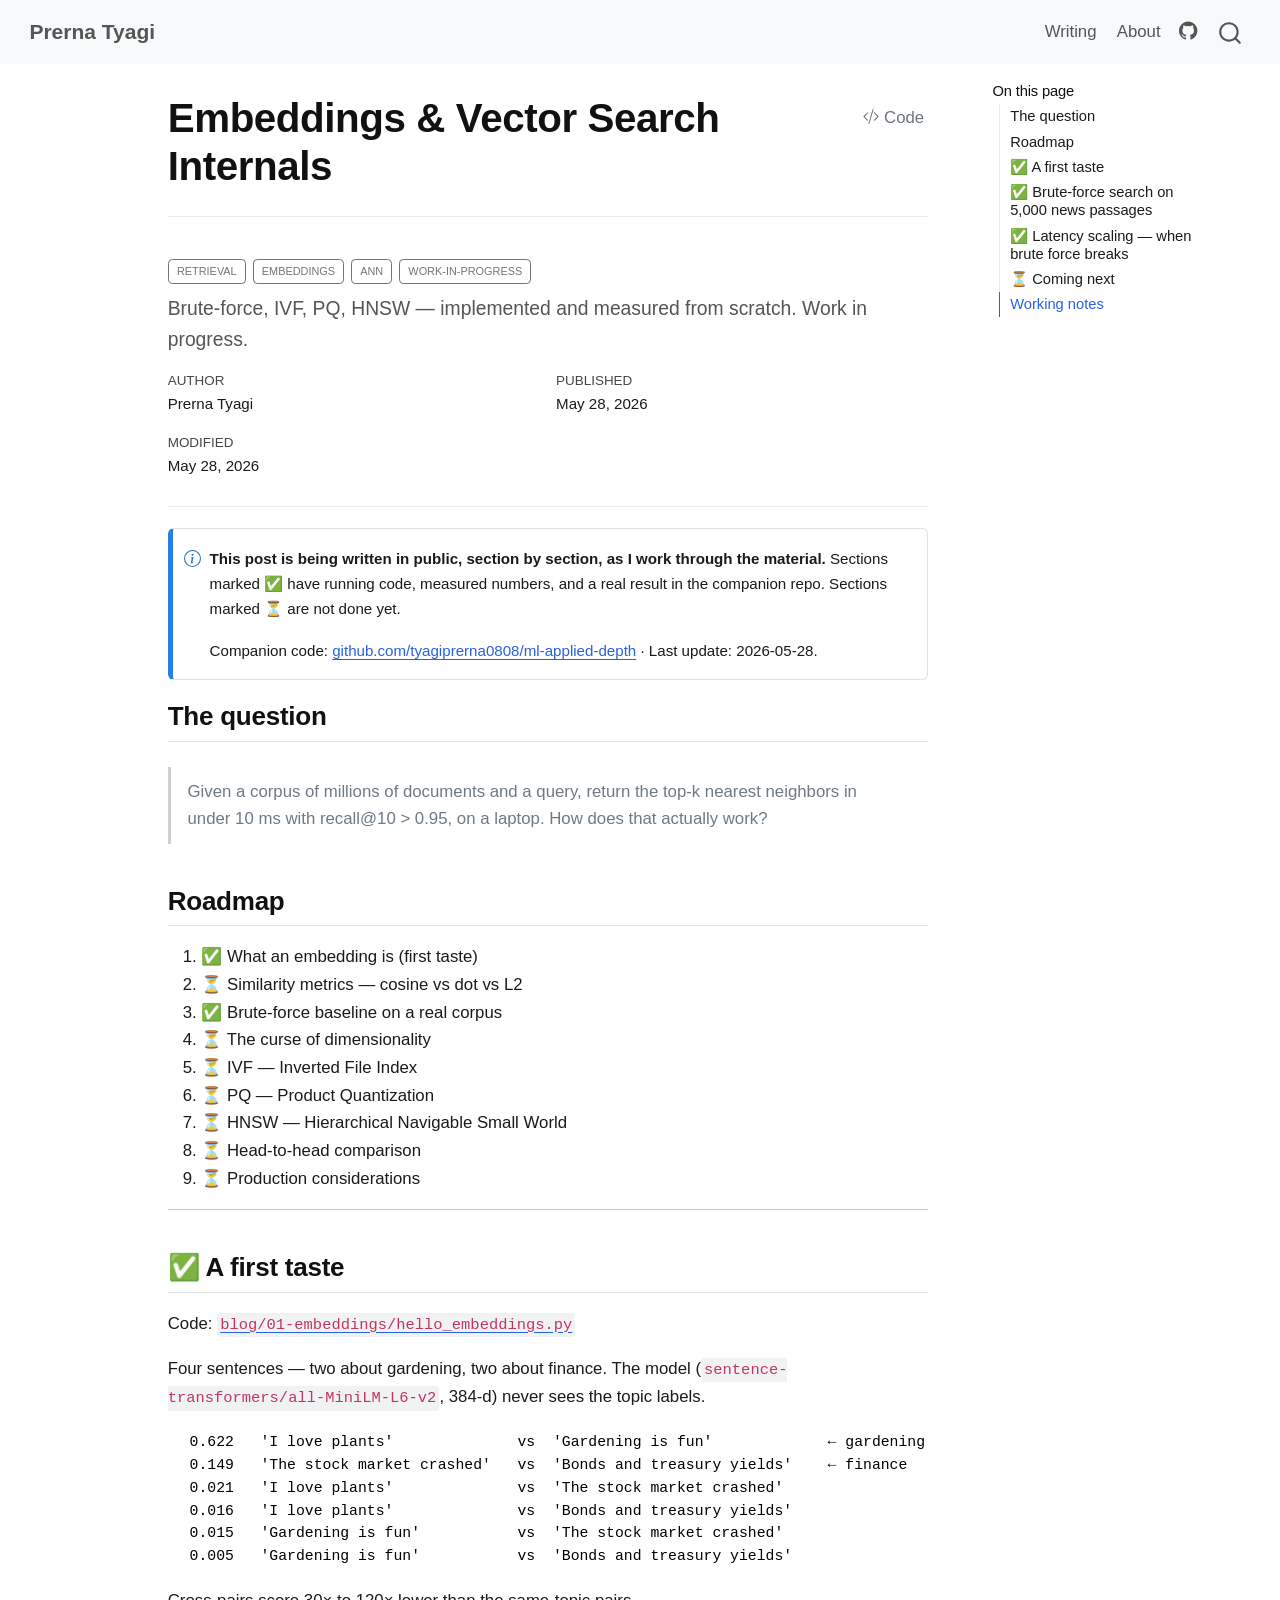
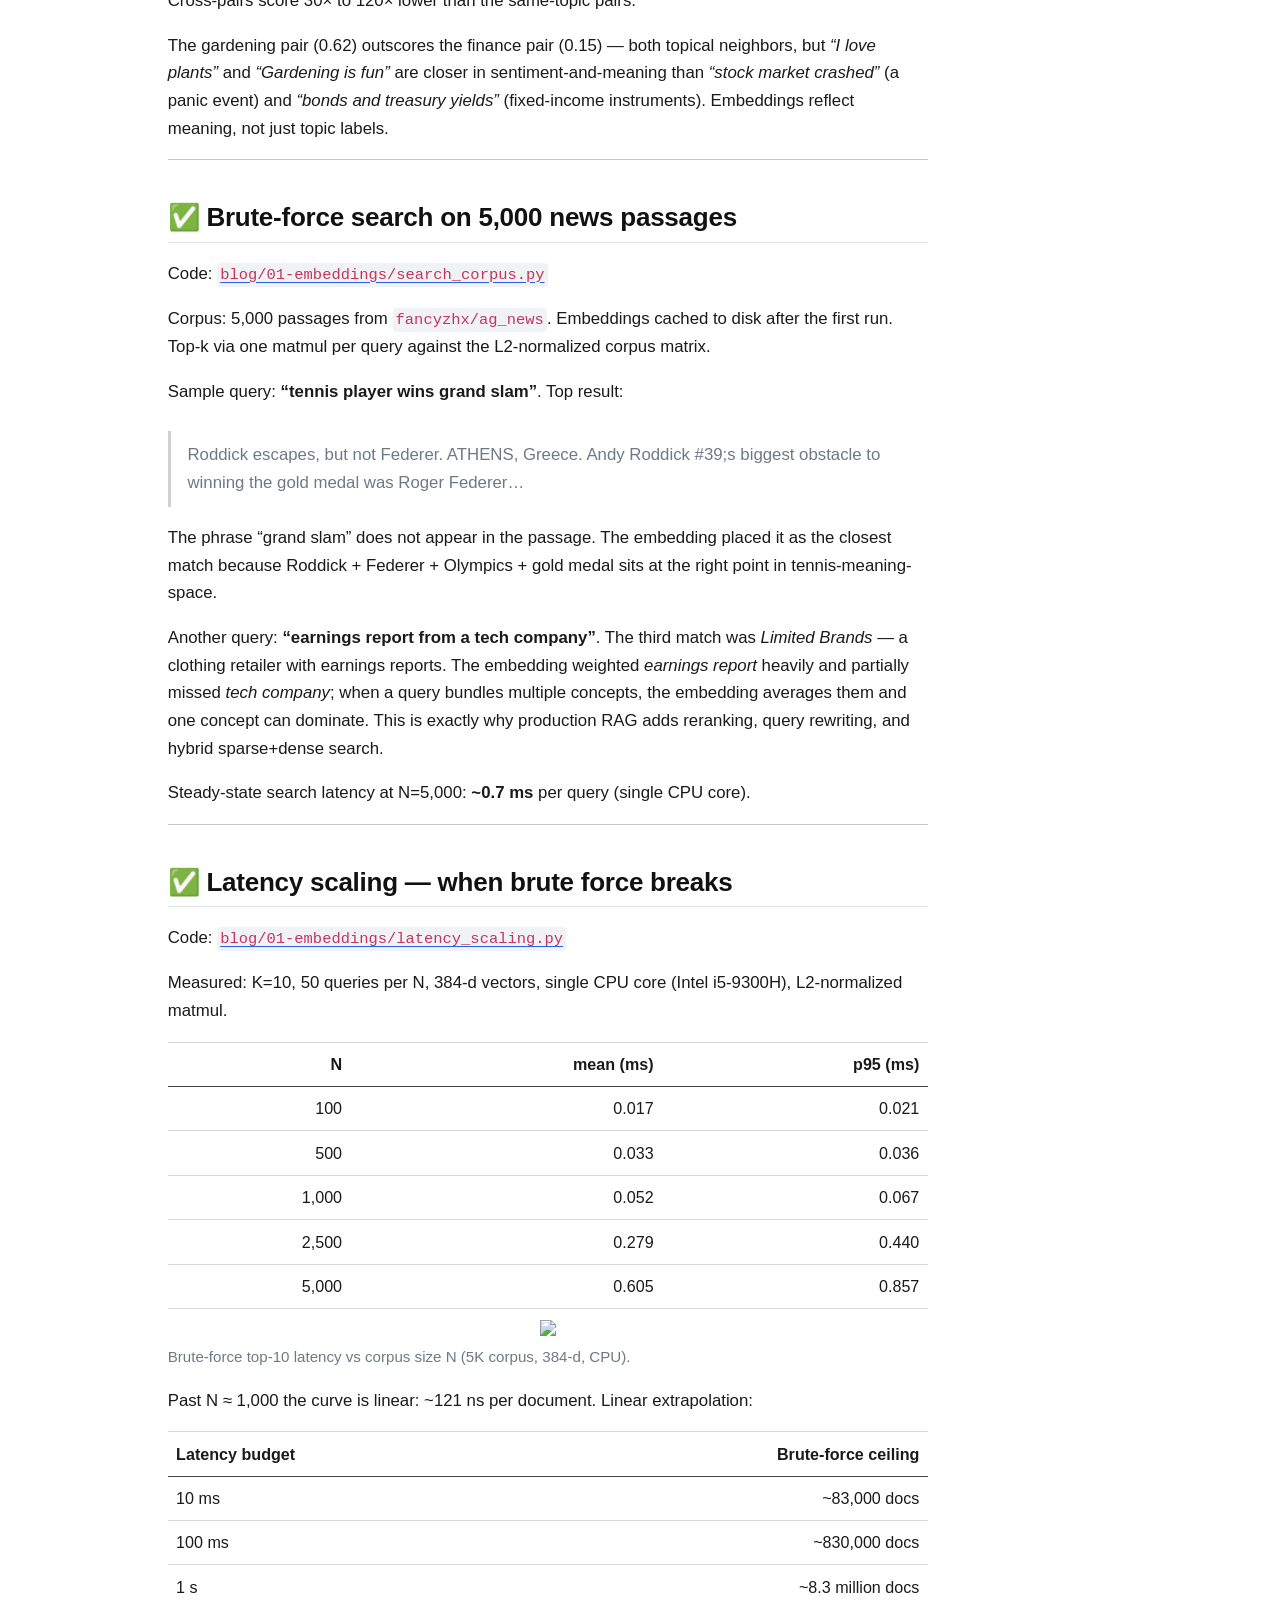
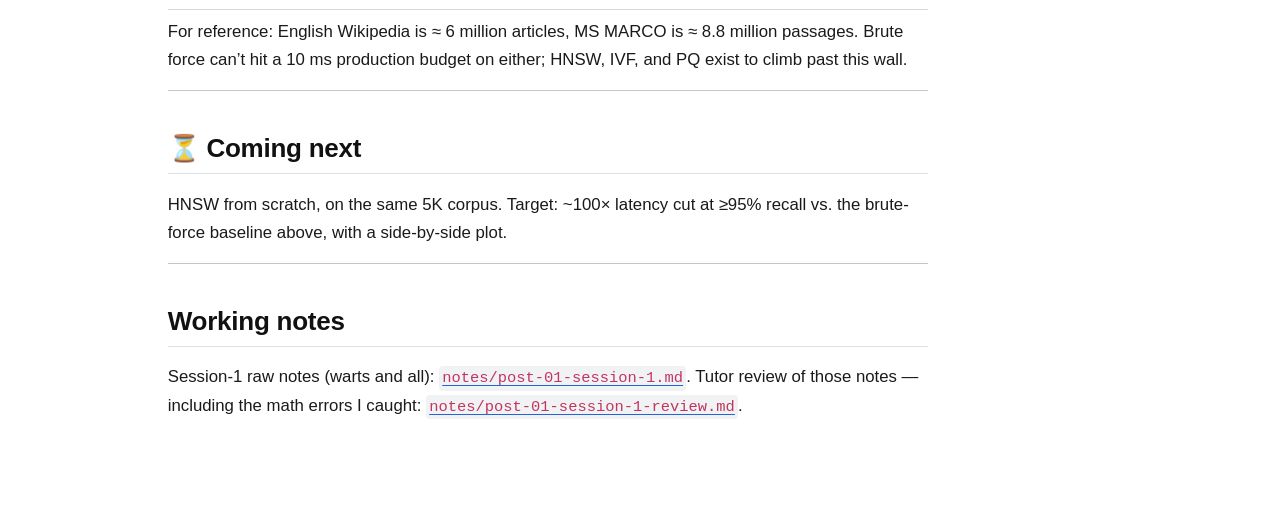
==== posts/01-embeddings-vector-search/index.html @ 3b024b2f "Built site for gh-pages" ====
<!DOCTYPE html>
<html xmlns="http://www.w3.org/1999/xhtml" lang="en" xml:lang="en"><head>

<meta charset="utf-8">
<meta name="generator" content="quarto-1.9.38">

<meta name="viewport" content="width=device-width, initial-scale=1.0, user-scalable=yes">

<meta name="author" content="Prerna Tyagi">
<meta name="dcterms.date" content="2026-05-28">
<meta name="description" content="Brute-force, IVF, PQ, HNSW — implemented and measured from scratch. Work in progress.">

<title>Embeddings &amp; Vector Search Internals – Prerna Tyagi</title>
<style>
/* Default styles provided by pandoc.
** See https://pandoc.org/MANUAL.html#variables-for-html for config info.
*/
code{white-space: pre-wrap;}
span.smallcaps{font-variant: small-caps;}
div.columns{display: flex; gap: min(4vw, 1.5em);}
div.column{flex: auto; overflow-x: auto;}
div.hanging-indent{margin-left: 1.5em; text-indent: -1.5em;}
ul.task-list{list-style: none;}
ul.task-list li input[type="checkbox"] {
  width: 0.8em;
  margin: 0 0.8em 0.2em -1em; /* quarto-specific, see https://github.com/quarto-dev/quarto-cli/issues/4556 */ 
  vertical-align: middle;
}
/* CSS for syntax highlighting */
html { -webkit-text-size-adjust: 100%; }
pre > code.sourceCode { white-space: pre; position: relative; }
pre > code.sourceCode > span { display: inline-block; line-height: 1.25; }
pre > code.sourceCode > span:empty { height: 1.2em; }
.sourceCode { overflow: visible; }
code.sourceCode > span { color: inherit; text-decoration: inherit; }
div.sourceCode { margin: 1em 0; }
pre.sourceCode { margin: 0; }
@media screen {
div.sourceCode { overflow: auto; }
}
@media print {
pre > code.sourceCode { white-space: pre-wrap; }
pre > code.sourceCode > span { text-indent: -5em; padding-left: 5em; }
}
pre.numberSource code
  { counter-reset: source-line 0; }
pre.numberSource code > span
  { position: relative; left: -4em; counter-increment: source-line; }
pre.numberSource code > span > a:first-child::before
  { content: counter(source-line);
    position: relative; left: -1em; text-align: right; vertical-align: baseline;
    border: none; display: inline-block;
    -webkit-touch-callout: none; -webkit-user-select: none;
    -khtml-user-select: none; -moz-user-select: none;
    -ms-user-select: none; user-select: none;
    padding: 0 4px; width: 4em;
  }
pre.numberSource { margin-left: 3em;  padding-left: 4px; }
div.sourceCode
  {   }
@media screen {
pre > code.sourceCode > span > a:first-child::before { text-decoration: underline; }
}
</style>


<script src="../../site_libs/quarto-nav/quarto-nav.js"></script>
<script src="../../site_libs/clipboard/clipboard.min.js"></script>
<script src="../../site_libs/quarto-search/autocomplete.umd.js"></script>
<script src="../../site_libs/quarto-search/fuse.min.js"></script>
<script src="../../site_libs/quarto-search/quarto-search.js"></script>
<meta name="quarto:offset" content="../../">
<script src="../../site_libs/quarto-html/quarto.js" type="module"></script>
<script src="../../site_libs/quarto-html/tabsets/tabsets.js" type="module"></script>
<script src="../../site_libs/quarto-html/popper.min.js"></script>
<script src="../../site_libs/quarto-html/tippy.umd.min.js"></script>
<script src="../../site_libs/quarto-html/anchor.min.js"></script>
<link href="../../site_libs/quarto-html/tippy.css" rel="stylesheet">
<link href="../../site_libs/quarto-html/quarto-syntax-highlighting-de63f62b328812d8e578a4d74e282472.css" rel="stylesheet" id="quarto-text-highlighting-styles">
<script src="../../site_libs/bootstrap/bootstrap.min.js"></script>
<link href="../../site_libs/bootstrap/bootstrap-icons.css" rel="stylesheet">
<link href="../../site_libs/bootstrap/bootstrap-d843b0fbec8b700b69da2befa0b3c0e4.min.css" rel="stylesheet" append-hash="true" id="quarto-bootstrap" data-mode="light">
<script id="quarto-search-options" type="application/json">{
  "location": "navbar",
  "copy-button": false,
  "collapse-after": 3,
  "panel-placement": "end",
  "type": "overlay",
  "limit": 50,
  "keyboard-shortcut": [
    "f",
    "/",
    "s"
  ],
  "show-item-context": false,
  "language": {
    "search-no-results-text": "No results",
    "search-matching-documents-text": "matching documents",
    "search-copy-link-title": "Copy link to search",
    "search-hide-matches-text": "Hide additional matches",
    "search-more-match-text": "more match in this document",
    "search-more-matches-text": "more matches in this document",
    "search-clear-button-title": "Clear",
    "search-text-placeholder": "",
    "search-detached-cancel-button-title": "Cancel",
    "search-submit-button-title": "Submit",
    "search-label": "Search"
  }
}</script>
<style>html{ scroll-behavior: smooth; }</style>


<link rel="stylesheet" href="../../styles.css">
</head>

<body class="nav-fixed quarto-light">

<div id="quarto-search-results"></div>
  <header id="quarto-header" class="headroom fixed-top">
    <nav class="navbar navbar-expand-lg " data-bs-theme="dark">
      <div class="navbar-container container-fluid">
      <div class="navbar-brand-container mx-auto">
    <a class="navbar-brand" href="../../index.html">
    <span class="navbar-title">Prerna Tyagi</span>
    </a>
  </div>
            <div id="quarto-search" class="" title="Search"></div>
          <button class="navbar-toggler" type="button" data-bs-toggle="collapse" data-bs-target="#navbarCollapse" aria-controls="navbarCollapse" role="menu" aria-expanded="false" aria-label="Toggle navigation" onclick="if (window.quartoToggleHeadroom) { window.quartoToggleHeadroom(); }">
  <span class="navbar-toggler-icon"></span>
</button>
          <div class="collapse navbar-collapse" id="navbarCollapse">
            <ul class="navbar-nav navbar-nav-scroll ms-auto">
  <li class="nav-item">
    <a class="nav-link" href="../../index.html"> 
<span class="menu-text">Writing</span></a>
  </li>  
  <li class="nav-item">
    <a class="nav-link" href="../../about.html"> 
<span class="menu-text">About</span></a>
  </li>  
  <li class="nav-item compact">
    <a class="nav-link" href="https://github.com/tyagiprerna0808"> <i class="bi bi-github" role="img" aria-label="GitHub">
</i> 
<span class="menu-text"></span></a>
  </li>  
</ul>
          </div> <!-- /navcollapse -->
            <div class="quarto-navbar-tools">
</div>
      </div> <!-- /container-fluid -->
    </nav>
</header>
<!-- content -->
<div id="quarto-content" class="quarto-container page-columns page-rows-contents page-layout-article page-navbar">
<!-- sidebar -->
<!-- margin-sidebar -->
    <div id="quarto-margin-sidebar" class="sidebar margin-sidebar">
        <nav id="TOC" role="doc-toc" class="toc-active">
    <h2 id="toc-title">On this page</h2>
   
  <ul>
  <li><a href="#the-question" id="toc-the-question" class="nav-link active" data-scroll-target="#the-question">The question</a></li>
  <li><a href="#roadmap" id="toc-roadmap" class="nav-link" data-scroll-target="#roadmap">Roadmap</a></li>
  <li><a href="#a-first-taste" id="toc-a-first-taste" class="nav-link" data-scroll-target="#a-first-taste">✅ A first taste</a></li>
  <li><a href="#brute-force-search-on-5000-news-passages" id="toc-brute-force-search-on-5000-news-passages" class="nav-link" data-scroll-target="#brute-force-search-on-5000-news-passages">✅ Brute-force search on 5,000 news passages</a></li>
  <li><a href="#latency-scaling-when-brute-force-breaks" id="toc-latency-scaling-when-brute-force-breaks" class="nav-link" data-scroll-target="#latency-scaling-when-brute-force-breaks">✅ Latency scaling — when brute force breaks</a></li>
  <li><a href="#coming-next" id="toc-coming-next" class="nav-link" data-scroll-target="#coming-next">⏳ Coming next</a></li>
  <li><a href="#working-notes" id="toc-working-notes" class="nav-link" data-scroll-target="#working-notes">Working notes</a></li>
  </ul>
</nav>
    </div>
<!-- main -->
<main class="content" id="quarto-document-content">

<header id="title-block-header" class="quarto-title-block default">
<div class="quarto-title">
<div class="quarto-title-block"><div><h1 class="title">Embeddings &amp; Vector Search Internals</h1><button type="button" class="btn code-tools-button" id="quarto-code-tools-source"><i class="bi"></i> Code</button></div></div>
  <div class="quarto-categories">
    <div class="quarto-category">retrieval</div>
    <div class="quarto-category">embeddings</div>
    <div class="quarto-category">ANN</div>
    <div class="quarto-category">work-in-progress</div>
  </div>
  </div>

<div>
  <div class="description">
    Brute-force, IVF, PQ, HNSW — implemented and measured from scratch. Work in progress.
  </div>
</div>


<div class="quarto-title-meta">

    <div>
    <div class="quarto-title-meta-heading">Author</div>
    <div class="quarto-title-meta-contents">
             <p>Prerna Tyagi </p>
          </div>
  </div>
    
    <div>
    <div class="quarto-title-meta-heading">Published</div>
    <div class="quarto-title-meta-contents">
      <p class="date">May 28, 2026</p>
    </div>
  </div>
  
    <div>
    <div class="quarto-title-meta-heading">Modified</div>
    <div class="quarto-title-meta-contents">
      <p class="date-modified">May 28, 2026</p>
    </div>
  </div>
    
  </div>
  


</header>


<div class="callout callout-style-simple callout-note">
<div class="callout-body d-flex">
<div class="callout-icon-container">
<i class="callout-icon"></i>
</div>
<div class="callout-body-container">
<p><strong>This post is being written in public, section by section, as I work through the material.</strong> Sections marked ✅ have running code, measured numbers, and a real result in the companion repo. Sections marked ⏳ are not done yet.</p>
<p>Companion code: <a href="https://github.com/tyagiprerna0808/ml-applied-depth">github.com/tyagiprerna0808/ml-applied-depth</a> · Last update: 2026-05-28.</p>
</div>
</div>
</div>
<section id="the-question" class="level2">
<h2 class="anchored" data-anchor-id="the-question">The question</h2>
<blockquote class="blockquote">
<p>Given a corpus of millions of documents and a query, return the top-k nearest neighbors in under 10 ms with recall@10 &gt; 0.95, on a laptop. How does that actually work?</p>
</blockquote>
</section>
<section id="roadmap" class="level2">
<h2 class="anchored" data-anchor-id="roadmap">Roadmap</h2>
<ol type="1">
<li>✅ What an embedding is (first taste)</li>
<li>⏳ Similarity metrics — cosine vs dot vs L2</li>
<li>✅ Brute-force baseline on a real corpus</li>
<li>⏳ The curse of dimensionality</li>
<li>⏳ IVF — Inverted File Index</li>
<li>⏳ PQ — Product Quantization</li>
<li>⏳ HNSW — Hierarchical Navigable Small World</li>
<li>⏳ Head-to-head comparison</li>
<li>⏳ Production considerations</li>
</ol>
<hr>
</section>
<section id="a-first-taste" class="level2">
<h2 class="anchored" data-anchor-id="a-first-taste">✅ A first taste</h2>
<p>Code: <a href="https://github.com/tyagiprerna0808/ml-applied-depth/blob/main/blog/01-embeddings/hello_embeddings.py"><code>blog/01-embeddings/hello_embeddings.py</code></a></p>
<p>Four sentences — two about gardening, two about finance. The model (<code>sentence-transformers/all-MiniLM-L6-v2</code>, 384-d) never sees the topic labels.</p>
<pre><code>  0.622   'I love plants'              vs  'Gardening is fun'             ← gardening
  0.149   'The stock market crashed'   vs  'Bonds and treasury yields'    ← finance
  0.021   'I love plants'              vs  'The stock market crashed'
  0.016   'I love plants'              vs  'Bonds and treasury yields'
  0.015   'Gardening is fun'           vs  'The stock market crashed'
  0.005   'Gardening is fun'           vs  'Bonds and treasury yields'</code></pre>
<p>Cross-pairs score 30× to 120× lower than the same-topic pairs.</p>
<p>The gardening pair (0.62) outscores the finance pair (0.15) — both topical neighbors, but <em>“I love plants”</em> and <em>“Gardening is fun”</em> are closer in sentiment-and-meaning than <em>“stock market crashed”</em> (a panic event) and <em>“bonds and treasury yields”</em> (fixed-income instruments). Embeddings reflect meaning, not just topic labels.</p>
<hr>
</section>
<section id="brute-force-search-on-5000-news-passages" class="level2">
<h2 class="anchored" data-anchor-id="brute-force-search-on-5000-news-passages">✅ Brute-force search on 5,000 news passages</h2>
<p>Code: <a href="https://github.com/tyagiprerna0808/ml-applied-depth/blob/main/blog/01-embeddings/search_corpus.py"><code>blog/01-embeddings/search_corpus.py</code></a></p>
<p>Corpus: 5,000 passages from <code>fancyzhx/ag_news</code>. Embeddings cached to disk after the first run. Top-k via one matmul per query against the L2-normalized corpus matrix.</p>
<p>Sample query: <strong>“tennis player wins grand slam”</strong>. Top result:</p>
<blockquote class="blockquote">
<p>Roddick escapes, but not Federer. ATHENS, Greece. Andy Roddick #39;s biggest obstacle to winning the gold medal was Roger Federer…</p>
</blockquote>
<p>The phrase “grand slam” does not appear in the passage. The embedding placed it as the closest match because Roddick + Federer + Olympics + gold medal sits at the right point in tennis-meaning-space.</p>
<p>Another query: <strong>“earnings report from a tech company”</strong>. The third match was <em>Limited Brands</em> — a clothing retailer with earnings reports. The embedding weighted <em>earnings report</em> heavily and partially missed <em>tech company</em>; when a query bundles multiple concepts, the embedding averages them and one concept can dominate. This is exactly why production RAG adds reranking, query rewriting, and hybrid sparse+dense search.</p>
<p>Steady-state search latency at N=5,000: <strong>~0.7 ms</strong> per query (single CPU core).</p>
<hr>
</section>
<section id="latency-scaling-when-brute-force-breaks" class="level2">
<h2 class="anchored" data-anchor-id="latency-scaling-when-brute-force-breaks">✅ Latency scaling — when brute force breaks</h2>
<p>Code: <a href="https://github.com/tyagiprerna0808/ml-applied-depth/blob/main/blog/01-embeddings/latency_scaling.py"><code>blog/01-embeddings/latency_scaling.py</code></a></p>
<p>Measured: K=10, 50 queries per N, 384-d vectors, single CPU core (Intel i5-9300H), L2-normalized matmul.</p>
<table class="caption-top table">
<thead>
<tr class="header">
<th style="text-align: right;">N</th>
<th style="text-align: right;">mean (ms)</th>
<th style="text-align: right;">p95 (ms)</th>
</tr>
</thead>
<tbody>
<tr class="odd">
<td style="text-align: right;">100</td>
<td style="text-align: right;">0.017</td>
<td style="text-align: right;">0.021</td>
</tr>
<tr class="even">
<td style="text-align: right;">500</td>
<td style="text-align: right;">0.033</td>
<td style="text-align: right;">0.036</td>
</tr>
<tr class="odd">
<td style="text-align: right;">1,000</td>
<td style="text-align: right;">0.052</td>
<td style="text-align: right;">0.067</td>
</tr>
<tr class="even">
<td style="text-align: right;">2,500</td>
<td style="text-align: right;">0.279</td>
<td style="text-align: right;">0.440</td>
</tr>
<tr class="odd">
<td style="text-align: right;">5,000</td>
<td style="text-align: right;">0.605</td>
<td style="text-align: right;">0.857</td>
</tr>
</tbody>
</table>
<div class="quarto-figure quarto-figure-center">
<figure class="figure">
<p><img src="https://raw.githubusercontent.com/tyagiprerna0808/ml-applied-depth/main/blog/01-embeddings/results/brute_force_latency.png" class="img-fluid figure-img"></p>
<figcaption>Brute-force top-10 latency vs corpus size N (5K corpus, 384-d, CPU).</figcaption>
</figure>
</div>
<p>Past N ≈ 1,000 the curve is linear: ~121 ns per document. Linear extrapolation:</p>
<table class="caption-top table">
<thead>
<tr class="header">
<th>Latency budget</th>
<th style="text-align: right;">Brute-force ceiling</th>
</tr>
</thead>
<tbody>
<tr class="odd">
<td>10 ms</td>
<td style="text-align: right;">~83,000 docs</td>
</tr>
<tr class="even">
<td>100 ms</td>
<td style="text-align: right;">~830,000 docs</td>
</tr>
<tr class="odd">
<td>1 s</td>
<td style="text-align: right;">~8.3 million docs</td>
</tr>
</tbody>
</table>
<p>For reference: English Wikipedia is ≈ 6 million articles, MS MARCO is ≈ 8.8 million passages. Brute force can’t hit a 10 ms production budget on either; HNSW, IVF, and PQ exist to climb past this wall.</p>
<hr>
</section>
<section id="coming-next" class="level2">
<h2 class="anchored" data-anchor-id="coming-next">⏳ Coming next</h2>
<p>HNSW from scratch, on the same 5K corpus. Target: ~100× latency cut at ≥95% recall vs.&nbsp;the brute-force baseline above, with a side-by-side plot.</p>
<hr>
</section>
<section id="working-notes" class="level2">
<h2 class="anchored" data-anchor-id="working-notes">Working notes</h2>
<p>Session-1 raw notes (warts and all): <a href="https://github.com/tyagiprerna0808/ml-applied-depth/blob/main/notes/post-01-session-1.md"><code>notes/post-01-session-1.md</code></a>. Tutor review of those notes — including the math errors I caught: <a href="https://github.com/tyagiprerna0808/ml-applied-depth/blob/main/notes/post-01-session-1-review.md"><code>notes/post-01-session-1-review.md</code></a>.</p>


<!-- -->

</section>

</main> <!-- /main -->
<script id="quarto-html-after-body" type="application/javascript">
  window.document.addEventListener("DOMContentLoaded", function (event) {
    const icon = "";
    const anchorJS = new window.AnchorJS();
    anchorJS.options = {
      placement: 'right',
      icon: icon
    };
    anchorJS.add('.anchored');
    const isCodeAnnotation = (el) => {
      for (const clz of el.classList) {
        if (clz.startsWith('code-annotation-')) {                     
          return true;
        }
      }
      return false;
    }
    const onCopySuccess = function(e) {
      // button target
      const button = e.trigger;
      // don't keep focus
      button.blur();
      // flash "checked"
      button.classList.add('code-copy-button-checked');
      var currentTitle = button.getAttribute("title");
      button.setAttribute("title", "Copied!");
      let tooltip;
      if (window.bootstrap) {
        button.setAttribute("data-bs-toggle", "tooltip");
        button.setAttribute("data-bs-placement", "left");
        button.setAttribute("data-bs-title", "Copied!");
        tooltip = new bootstrap.Tooltip(button, 
          { trigger: "manual", 
            customClass: "code-copy-button-tooltip",
            offset: [0, -8]});
        tooltip.show();    
      }
      setTimeout(function() {
        if (tooltip) {
          tooltip.hide();
          button.removeAttribute("data-bs-title");
          button.removeAttribute("data-bs-toggle");
          button.removeAttribute("data-bs-placement");
        }
        button.setAttribute("title", currentTitle);
        button.classList.remove('code-copy-button-checked');
      }, 1000);
      // clear code selection
      e.clearSelection();
    }
    const getTextToCopy = function(trigger) {
      const outerScaffold = trigger.parentElement.cloneNode(true);
      const codeEl = outerScaffold.querySelector('code');
      for (const childEl of codeEl.children) {
        if (isCodeAnnotation(childEl)) {
          childEl.remove();
        }
      }
      return codeEl.innerText;
    }
    const clipboard = new window.ClipboardJS('.code-copy-button:not([data-in-quarto-modal])', {
      text: getTextToCopy
    });
    clipboard.on('success', onCopySuccess);
    if (window.document.getElementById('quarto-embedded-source-code-modal')) {
      const clipboardModal = new window.ClipboardJS('.code-copy-button[data-in-quarto-modal]', {
        text: getTextToCopy,
        container: window.document.getElementById('quarto-embedded-source-code-modal')
      });
      clipboardModal.on('success', onCopySuccess);
    }
    const viewSource = window.document.getElementById('quarto-view-source') ||
                       window.document.getElementById('quarto-code-tools-source');
    if (viewSource) {
      const sourceUrl = viewSource.getAttribute("data-quarto-source-url");
      viewSource.addEventListener("click", function(e) {
        if (sourceUrl) {
          // rstudio viewer pane
          if (/\bcapabilities=\b/.test(window.location)) {
            window.open(sourceUrl);
          } else {
            window.location.href = sourceUrl;
          }
        } else {
          const modal = new bootstrap.Modal(document.getElementById('quarto-embedded-source-code-modal'));
          modal.show();
        }
        return false;
      });
    }
    function toggleCodeHandler(show) {
      return function(e) {
        const detailsSrc = window.document.querySelectorAll(".cell > details > .sourceCode");
        for (let i=0; i<detailsSrc.length; i++) {
          const details = detailsSrc[i].parentElement;
          if (show) {
            details.open = true;
          } else {
            details.removeAttribute("open");
          }
        }
        const cellCodeDivs = window.document.querySelectorAll(".cell > .sourceCode");
        const fromCls = show ? "hidden" : "unhidden";
        const toCls = show ? "unhidden" : "hidden";
        for (let i=0; i<cellCodeDivs.length; i++) {
          const codeDiv = cellCodeDivs[i];
          if (codeDiv.classList.contains(fromCls)) {
            codeDiv.classList.remove(fromCls);
            codeDiv.classList.add(toCls);
          } 
        }
        return false;
      }
    }
    const hideAllCode = window.document.getElementById("quarto-hide-all-code");
    if (hideAllCode) {
      hideAllCode.addEventListener("click", toggleCodeHandler(false));
    }
    const showAllCode = window.document.getElementById("quarto-show-all-code");
    if (showAllCode) {
      showAllCode.addEventListener("click", toggleCodeHandler(true));
    }
      var localhostRegex = new RegExp(/^(?:http|https):\/\/localhost\:?[0-9]*\//);
      var mailtoRegex = new RegExp(/^mailto:/);
        var filterRegex = new RegExp("https:\/\/tyagiprerna0808\.github\.io\/blog");
      var isInternal = (href) => {
          return filterRegex.test(href) || localhostRegex.test(href) || mailtoRegex.test(href);
      }
      // Inspect non-navigation links and adorn them if external
     var links = window.document.querySelectorAll('a[href]:not(.nav-link):not(.navbar-brand):not(.toc-action):not(.sidebar-link):not(.sidebar-item-toggle):not(.pagination-link):not(.no-external):not([aria-hidden]):not(.dropdown-item):not(.quarto-navigation-tool):not(.about-link)');
      for (var i=0; i<links.length; i++) {
        const link = links[i];
        if (!isInternal(link.href)) {
          // undo the damage that might have been done by quarto-nav.js in the case of
          // links that we want to consider external
          if (link.dataset.originalHref !== undefined) {
            link.href = link.dataset.originalHref;
          }
            // target, if specified
            link.setAttribute("target", "_blank");
            if (link.getAttribute("rel") === null) {
              link.setAttribute("rel", "noopener");
            }
        }
      }
    function tippyHover(el, contentFn, onTriggerFn, onUntriggerFn) {
      const config = {
        allowHTML: true,
        maxWidth: 500,
        delay: 100,
        arrow: false,
        appendTo: function(el) {
            return el.parentElement;
        },
        interactive: true,
        interactiveBorder: 10,
        theme: 'quarto',
        placement: 'bottom-start',
      };
      if (contentFn) {
        config.content = contentFn;
      }
      if (onTriggerFn) {
        config.onTrigger = onTriggerFn;
      }
      if (onUntriggerFn) {
        config.onUntrigger = onUntriggerFn;
      }
      window.tippy(el, config); 
    }
    const noterefs = window.document.querySelectorAll('a[role="doc-noteref"]');
    for (var i=0; i<noterefs.length; i++) {
      const ref = noterefs[i];
      tippyHover(ref, function() {
        // use id or data attribute instead here
        let href = ref.getAttribute('data-footnote-href') || ref.getAttribute('href');
        try { href = new URL(href).hash; } catch {}
        const id = href.replace(/^#\/?/, "");
        const note = window.document.getElementById(id);
        if (note) {
          return note.innerHTML;
        } else {
          return "";
        }
      });
    }
    const xrefs = window.document.querySelectorAll('a.quarto-xref');
    const processXRef = (id, note) => {
      // Strip column container classes
      const stripColumnClz = (el) => {
        el.classList.remove("page-full", "page-columns");
        if (el.children) {
          for (const child of el.children) {
            stripColumnClz(child);
          }
        }
      }
      stripColumnClz(note)
      if (id === null || id.startsWith('sec-')) {
        // Special case sections, only their first couple elements
        const container = document.createElement("div");
        if (note.children && note.children.length > 2) {
          container.appendChild(note.children[0].cloneNode(true));
          for (let i = 1; i < note.children.length; i++) {
            const child = note.children[i];
            if (child.tagName === "P" && child.innerText === "") {
              continue;
            } else {
              container.appendChild(child.cloneNode(true));
              break;
            }
          }
          if (window.Quarto?.typesetMath) {
            window.Quarto.typesetMath(container);
          }
          return container.innerHTML
        } else {
          if (window.Quarto?.typesetMath) {
            window.Quarto.typesetMath(note);
          }
          return note.innerHTML;
        }
      } else {
        // Remove any anchor links if they are present
        const anchorLink = note.querySelector('a.anchorjs-link');
        if (anchorLink) {
          anchorLink.remove();
        }
        if (window.Quarto?.typesetMath) {
          window.Quarto.typesetMath(note);
        }
        if (note.classList.contains("callout")) {
          return note.outerHTML;
        } else {
          return note.innerHTML;
        }
      }
    }
    for (var i=0; i<xrefs.length; i++) {
      const xref = xrefs[i];
      tippyHover(xref, undefined, function(instance) {
        instance.disable();
        let url = xref.getAttribute('href');
        let hash = undefined; 
        if (url.startsWith('#')) {
          hash = url;
        } else {
          try { hash = new URL(url).hash; } catch {}
        }
        if (hash) {
          const id = hash.replace(/^#\/?/, "");
          const note = window.document.getElementById(id);
          if (note !== null) {
            try {
              const html = processXRef(id, note.cloneNode(true));
              instance.setContent(html);
            } finally {
              instance.enable();
              instance.show();
            }
          } else {
            // See if we can fetch this
            fetch(url.split('#')[0])
            .then(res => res.text())
            .then(html => {
              const parser = new DOMParser();
              const htmlDoc = parser.parseFromString(html, "text/html");
              const note = htmlDoc.getElementById(id);
              if (note !== null) {
                const html = processXRef(id, note);
                instance.setContent(html);
              } 
            }).finally(() => {
              instance.enable();
              instance.show();
            });
          }
        } else {
          // See if we can fetch a full url (with no hash to target)
          // This is a special case and we should probably do some content thinning / targeting
          fetch(url)
          .then(res => res.text())
          .then(html => {
            const parser = new DOMParser();
            const htmlDoc = parser.parseFromString(html, "text/html");
            const note = htmlDoc.querySelector('main.content');
            if (note !== null) {
              // This should only happen for chapter cross references
              // (since there is no id in the URL)
              // remove the first header
              if (note.children.length > 0 && note.children[0].tagName === "HEADER") {
                note.children[0].remove();
              }
              const html = processXRef(null, note);
              instance.setContent(html);
            } 
          }).finally(() => {
            instance.enable();
            instance.show();
          });
        }
      }, function(instance) {
      });
    }
        let selectedAnnoteEl;
        const selectorForAnnotation = ( cell, annotation) => {
          let cellAttr = 'data-code-cell="' + cell + '"';
          let lineAttr = 'data-code-annotation="' +  annotation + '"';
          const selector = 'span[' + cellAttr + '][' + lineAttr + ']';
          return selector;
        }
        const selectCodeLines = (annoteEl) => {
          const doc = window.document;
          const targetCell = annoteEl.getAttribute("data-target-cell");
          const targetAnnotation = annoteEl.getAttribute("data-target-annotation");
          const annoteSpan = window.document.querySelector(selectorForAnnotation(targetCell, targetAnnotation));
          const lines = annoteSpan.getAttribute("data-code-lines").split(",");
          const lineIds = lines.map((line) => {
            return targetCell + "-" + line;
          })
          let top = null;
          let height = null;
          let parent = null;
          if (lineIds.length > 0) {
              //compute the position of the single el (top and bottom and make a div)
              const el = window.document.getElementById(lineIds[0]);
              top = el.offsetTop;
              height = el.offsetHeight;
              parent = el.parentElement.parentElement;
            if (lineIds.length > 1) {
              const lastEl = window.document.getElementById(lineIds[lineIds.length - 1]);
              const bottom = lastEl.offsetTop + lastEl.offsetHeight;
              height = bottom - top;
            }
            if (top !== null && height !== null && parent !== null) {
              // cook up a div (if necessary) and position it 
              let div = window.document.getElementById("code-annotation-line-highlight");
              if (div === null) {
                div = window.document.createElement("div");
                div.setAttribute("id", "code-annotation-line-highlight");
                div.style.position = 'absolute';
                parent.appendChild(div);
              }
              div.style.top = top - 2 + "px";
              div.style.height = height + 4 + "px";
              div.style.left = 0;
              let gutterDiv = window.document.getElementById("code-annotation-line-highlight-gutter");
              if (gutterDiv === null) {
                gutterDiv = window.document.createElement("div");
                gutterDiv.setAttribute("id", "code-annotation-line-highlight-gutter");
                gutterDiv.style.position = 'absolute';
                const codeCell = window.document.getElementById(targetCell);
                const gutter = codeCell.querySelector('.code-annotation-gutter');
                gutter.appendChild(gutterDiv);
              }
              gutterDiv.style.top = top - 2 + "px";
              gutterDiv.style.height = height + 4 + "px";
            }
            selectedAnnoteEl = annoteEl;
          }
        };
        const unselectCodeLines = () => {
          const elementsIds = ["code-annotation-line-highlight", "code-annotation-line-highlight-gutter"];
          elementsIds.forEach((elId) => {
            const div = window.document.getElementById(elId);
            if (div) {
              div.remove();
            }
          });
          selectedAnnoteEl = undefined;
        };
          // Handle positioning of the toggle
      window.addEventListener(
        "resize",
        throttle(() => {
          elRect = undefined;
          if (selectedAnnoteEl) {
            selectCodeLines(selectedAnnoteEl);
          }
        }, 10)
      );
      function throttle(fn, ms) {
      let throttle = false;
      let timer;
        return (...args) => {
          if(!throttle) { // first call gets through
              fn.apply(this, args);
              throttle = true;
          } else { // all the others get throttled
              if(timer) clearTimeout(timer); // cancel #2
              timer = setTimeout(() => {
                fn.apply(this, args);
                timer = throttle = false;
              }, ms);
          }
        };
      }
        // Attach click handler to the DT
        const annoteDls = window.document.querySelectorAll('dt[data-target-cell]');
        for (const annoteDlNode of annoteDls) {
          annoteDlNode.addEventListener('click', (event) => {
            const clickedEl = event.target;
            if (clickedEl !== selectedAnnoteEl) {
              unselectCodeLines();
              const activeEl = window.document.querySelector('dt[data-target-cell].code-annotation-active');
              if (activeEl) {
                activeEl.classList.remove('code-annotation-active');
              }
              selectCodeLines(clickedEl);
              clickedEl.classList.add('code-annotation-active');
            } else {
              // Unselect the line
              unselectCodeLines();
              clickedEl.classList.remove('code-annotation-active');
            }
          });
        }
    const findCites = (el) => {
      const parentEl = el.parentElement;
      if (parentEl) {
        const cites = parentEl.dataset.cites;
        if (cites) {
          return {
            el,
            cites: cites.split(' ')
          };
        } else {
          return findCites(el.parentElement)
        }
      } else {
        return undefined;
      }
    };
    var bibliorefs = window.document.querySelectorAll('a[role="doc-biblioref"]');
    for (var i=0; i<bibliorefs.length; i++) {
      const ref = bibliorefs[i];
      const citeInfo = findCites(ref);
      if (citeInfo) {
        tippyHover(citeInfo.el, function() {
          var popup = window.document.createElement('div');
          citeInfo.cites.forEach(function(cite) {
            var citeDiv = window.document.createElement('div');
            citeDiv.classList.add('hanging-indent');
            citeDiv.classList.add('csl-entry');
            var biblioDiv = window.document.getElementById('ref-' + cite);
            if (biblioDiv) {
              citeDiv.innerHTML = biblioDiv.innerHTML;
            }
            popup.appendChild(citeDiv);
          });
          return popup.innerHTML;
        });
      }
    }
  });
  </script><div class="modal fade" id="quarto-embedded-source-code-modal" tabindex="-1" aria-labelledby="quarto-embedded-source-code-modal-label" aria-hidden="true"><div class="modal-dialog modal-dialog-scrollable"><div class="modal-content"><div class="modal-header"><h5 class="modal-title" id="quarto-embedded-source-code-modal-label">Source Code</h5><button class="btn-close" data-bs-dismiss="modal"></button></div><div class="modal-body"><div class="">
<div class="code-copy-outer-scaffold"><div class="sourceCode" id="cb2" data-shortcodes="false"><pre class="sourceCode markdown code-with-copy"><code class="sourceCode markdown"><span id="cb2-1"><a href="#cb2-1" aria-hidden="true" tabindex="-1"></a><span class="co">---</span></span>
<span id="cb2-2"><a href="#cb2-2" aria-hidden="true" tabindex="-1"></a><span class="an">title:</span><span class="co"> "Embeddings &amp; Vector Search Internals"</span></span>
<span id="cb2-3"><a href="#cb2-3" aria-hidden="true" tabindex="-1"></a><span class="an">description:</span><span class="co"> "Brute-force, IVF, PQ, HNSW — implemented and measured from scratch. Work in progress."</span></span>
<span id="cb2-4"><a href="#cb2-4" aria-hidden="true" tabindex="-1"></a><span class="an">author:</span><span class="co"> "Prerna Tyagi"</span></span>
<span id="cb2-5"><a href="#cb2-5" aria-hidden="true" tabindex="-1"></a><span class="an">date:</span><span class="co"> "2026-05-28"</span></span>
<span id="cb2-6"><a href="#cb2-6" aria-hidden="true" tabindex="-1"></a><span class="an">date-modified:</span><span class="co"> last-modified</span></span>
<span id="cb2-7"><a href="#cb2-7" aria-hidden="true" tabindex="-1"></a><span class="an">categories:</span><span class="co"> [retrieval, embeddings, ANN, work-in-progress]</span></span>
<span id="cb2-8"><a href="#cb2-8" aria-hidden="true" tabindex="-1"></a><span class="an">reading-time:</span><span class="co"> true</span></span>
<span id="cb2-9"><a href="#cb2-9" aria-hidden="true" tabindex="-1"></a><span class="an">toc:</span><span class="co"> true</span></span>
<span id="cb2-10"><a href="#cb2-10" aria-hidden="true" tabindex="-1"></a><span class="an">toc-depth:</span><span class="co"> 3</span></span>
<span id="cb2-11"><a href="#cb2-11" aria-hidden="true" tabindex="-1"></a><span class="co">---</span></span>
<span id="cb2-12"><a href="#cb2-12" aria-hidden="true" tabindex="-1"></a></span>
<span id="cb2-13"><a href="#cb2-13" aria-hidden="true" tabindex="-1"></a>::: {.callout-note appearance="simple"}</span>
<span id="cb2-14"><a href="#cb2-14" aria-hidden="true" tabindex="-1"></a>**This post is being written in public, section by section, as I work through the material.** Sections marked ✅ have running code, measured numbers, and a real result in the companion repo. Sections marked ⏳ are not done yet.</span>
<span id="cb2-15"><a href="#cb2-15" aria-hidden="true" tabindex="-1"></a></span>
<span id="cb2-16"><a href="#cb2-16" aria-hidden="true" tabindex="-1"></a>Companion code: <span class="co">[</span><span class="ot">github.com/tyagiprerna0808/ml-applied-depth</span><span class="co">](https://github.com/tyagiprerna0808/ml-applied-depth)</span> · Last update: 2026-05-28.</span>
<span id="cb2-17"><a href="#cb2-17" aria-hidden="true" tabindex="-1"></a>:::</span>
<span id="cb2-18"><a href="#cb2-18" aria-hidden="true" tabindex="-1"></a></span>
<span id="cb2-19"><a href="#cb2-19" aria-hidden="true" tabindex="-1"></a><span class="fu">## The question</span></span>
<span id="cb2-20"><a href="#cb2-20" aria-hidden="true" tabindex="-1"></a></span>
<span id="cb2-21"><a href="#cb2-21" aria-hidden="true" tabindex="-1"></a><span class="at">&gt; Given a corpus of millions of documents and a query, return the top-k nearest neighbors in under 10 ms with recall@10 &gt; 0.95, on a laptop. How does that actually work?</span></span>
<span id="cb2-22"><a href="#cb2-22" aria-hidden="true" tabindex="-1"></a></span>
<span id="cb2-23"><a href="#cb2-23" aria-hidden="true" tabindex="-1"></a><span class="fu">## Roadmap</span></span>
<span id="cb2-24"><a href="#cb2-24" aria-hidden="true" tabindex="-1"></a></span>
<span id="cb2-25"><a href="#cb2-25" aria-hidden="true" tabindex="-1"></a><span class="ss">1. </span>✅ What an embedding is (first taste)</span>
<span id="cb2-26"><a href="#cb2-26" aria-hidden="true" tabindex="-1"></a><span class="ss">2. </span>⏳ Similarity metrics — cosine vs dot vs L2</span>
<span id="cb2-27"><a href="#cb2-27" aria-hidden="true" tabindex="-1"></a><span class="ss">3. </span>✅ Brute-force baseline on a real corpus</span>
<span id="cb2-28"><a href="#cb2-28" aria-hidden="true" tabindex="-1"></a><span class="ss">4. </span>⏳ The curse of dimensionality</span>
<span id="cb2-29"><a href="#cb2-29" aria-hidden="true" tabindex="-1"></a><span class="ss">5. </span>⏳ IVF — Inverted File Index</span>
<span id="cb2-30"><a href="#cb2-30" aria-hidden="true" tabindex="-1"></a><span class="ss">6. </span>⏳ PQ — Product Quantization</span>
<span id="cb2-31"><a href="#cb2-31" aria-hidden="true" tabindex="-1"></a><span class="ss">7. </span>⏳ HNSW — Hierarchical Navigable Small World</span>
<span id="cb2-32"><a href="#cb2-32" aria-hidden="true" tabindex="-1"></a><span class="ss">8. </span>⏳ Head-to-head comparison</span>
<span id="cb2-33"><a href="#cb2-33" aria-hidden="true" tabindex="-1"></a><span class="ss">9. </span>⏳ Production considerations</span>
<span id="cb2-34"><a href="#cb2-34" aria-hidden="true" tabindex="-1"></a></span>
<span id="cb2-35"><a href="#cb2-35" aria-hidden="true" tabindex="-1"></a>---</span>
<span id="cb2-36"><a href="#cb2-36" aria-hidden="true" tabindex="-1"></a></span>
<span id="cb2-37"><a href="#cb2-37" aria-hidden="true" tabindex="-1"></a><span class="fu">## ✅ A first taste</span></span>
<span id="cb2-38"><a href="#cb2-38" aria-hidden="true" tabindex="-1"></a></span>
<span id="cb2-39"><a href="#cb2-39" aria-hidden="true" tabindex="-1"></a>Code: <span class="co">[</span><span class="ot">`blog/01-embeddings/hello_embeddings.py`</span><span class="co">](https://github.com/tyagiprerna0808/ml-applied-depth/blob/main/blog/01-embeddings/hello_embeddings.py)</span></span>
<span id="cb2-40"><a href="#cb2-40" aria-hidden="true" tabindex="-1"></a></span>
<span id="cb2-41"><a href="#cb2-41" aria-hidden="true" tabindex="-1"></a>Four sentences — two about gardening, two about finance. The model (<span class="in">`sentence-transformers/all-MiniLM-L6-v2`</span>, 384-d) never sees the topic labels.</span>
<span id="cb2-42"><a href="#cb2-42" aria-hidden="true" tabindex="-1"></a></span>
<span id="cb2-43"><a href="#cb2-43" aria-hidden="true" tabindex="-1"></a><span class="in">```</span></span>
<span id="cb2-44"><a href="#cb2-44" aria-hidden="true" tabindex="-1"></a><span class="in">  0.622   'I love plants'              vs  'Gardening is fun'             ← gardening</span></span>
<span id="cb2-45"><a href="#cb2-45" aria-hidden="true" tabindex="-1"></a><span class="in">  0.149   'The stock market crashed'   vs  'Bonds and treasury yields'    ← finance</span></span>
<span id="cb2-46"><a href="#cb2-46" aria-hidden="true" tabindex="-1"></a><span class="in">  0.021   'I love plants'              vs  'The stock market crashed'</span></span>
<span id="cb2-47"><a href="#cb2-47" aria-hidden="true" tabindex="-1"></a><span class="in">  0.016   'I love plants'              vs  'Bonds and treasury yields'</span></span>
<span id="cb2-48"><a href="#cb2-48" aria-hidden="true" tabindex="-1"></a><span class="in">  0.015   'Gardening is fun'           vs  'The stock market crashed'</span></span>
<span id="cb2-49"><a href="#cb2-49" aria-hidden="true" tabindex="-1"></a><span class="in">  0.005   'Gardening is fun'           vs  'Bonds and treasury yields'</span></span>
<span id="cb2-50"><a href="#cb2-50" aria-hidden="true" tabindex="-1"></a><span class="in">```</span></span>
<span id="cb2-51"><a href="#cb2-51" aria-hidden="true" tabindex="-1"></a></span>
<span id="cb2-52"><a href="#cb2-52" aria-hidden="true" tabindex="-1"></a>Cross-pairs score 30× to 120× lower than the same-topic pairs.</span>
<span id="cb2-53"><a href="#cb2-53" aria-hidden="true" tabindex="-1"></a></span>
<span id="cb2-54"><a href="#cb2-54" aria-hidden="true" tabindex="-1"></a>The gardening pair (0.62) outscores the finance pair (0.15) — both topical neighbors, but *"I love plants"* and *"Gardening is fun"* are closer in sentiment-and-meaning than *"stock market crashed"* (a panic event) and *"bonds and treasury yields"* (fixed-income instruments). Embeddings reflect meaning, not just topic labels.</span>
<span id="cb2-55"><a href="#cb2-55" aria-hidden="true" tabindex="-1"></a></span>
<span id="cb2-56"><a href="#cb2-56" aria-hidden="true" tabindex="-1"></a>---</span>
<span id="cb2-57"><a href="#cb2-57" aria-hidden="true" tabindex="-1"></a></span>
<span id="cb2-58"><a href="#cb2-58" aria-hidden="true" tabindex="-1"></a><span class="fu">## ✅ Brute-force search on 5,000 news passages</span></span>
<span id="cb2-59"><a href="#cb2-59" aria-hidden="true" tabindex="-1"></a></span>
<span id="cb2-60"><a href="#cb2-60" aria-hidden="true" tabindex="-1"></a>Code: <span class="co">[</span><span class="ot">`blog/01-embeddings/search_corpus.py`</span><span class="co">](https://github.com/tyagiprerna0808/ml-applied-depth/blob/main/blog/01-embeddings/search_corpus.py)</span></span>
<span id="cb2-61"><a href="#cb2-61" aria-hidden="true" tabindex="-1"></a></span>
<span id="cb2-62"><a href="#cb2-62" aria-hidden="true" tabindex="-1"></a>Corpus: 5,000 passages from <span class="in">`fancyzhx/ag_news`</span>. Embeddings cached to disk after the first run. Top-k via one matmul per query against the L2-normalized corpus matrix.</span>
<span id="cb2-63"><a href="#cb2-63" aria-hidden="true" tabindex="-1"></a></span>
<span id="cb2-64"><a href="#cb2-64" aria-hidden="true" tabindex="-1"></a>Sample query: **"tennis player wins grand slam"**. Top result:</span>
<span id="cb2-65"><a href="#cb2-65" aria-hidden="true" tabindex="-1"></a></span>
<span id="cb2-66"><a href="#cb2-66" aria-hidden="true" tabindex="-1"></a><span class="at">&gt; Roddick escapes, but not Federer. ATHENS, Greece. Andy Roddick #39;s biggest obstacle to winning the gold medal was Roger Federer...</span></span>
<span id="cb2-67"><a href="#cb2-67" aria-hidden="true" tabindex="-1"></a></span>
<span id="cb2-68"><a href="#cb2-68" aria-hidden="true" tabindex="-1"></a>The phrase "grand slam" does not appear in the passage. The embedding placed it as the closest match because Roddick + Federer + Olympics + gold medal sits at the right point in tennis-meaning-space.</span>
<span id="cb2-69"><a href="#cb2-69" aria-hidden="true" tabindex="-1"></a></span>
<span id="cb2-70"><a href="#cb2-70" aria-hidden="true" tabindex="-1"></a>Another query: **"earnings report from a tech company"**. The third match was *Limited Brands* — a clothing retailer with earnings reports. The embedding weighted *earnings report* heavily and partially missed *tech company*; when a query bundles multiple concepts, the embedding averages them and one concept can dominate. This is exactly why production RAG adds reranking, query rewriting, and hybrid sparse+dense search.</span>
<span id="cb2-71"><a href="#cb2-71" aria-hidden="true" tabindex="-1"></a></span>
<span id="cb2-72"><a href="#cb2-72" aria-hidden="true" tabindex="-1"></a>Steady-state search latency at N=5,000: **~0.7 ms** per query (single CPU core).</span>
<span id="cb2-73"><a href="#cb2-73" aria-hidden="true" tabindex="-1"></a></span>
<span id="cb2-74"><a href="#cb2-74" aria-hidden="true" tabindex="-1"></a>---</span>
<span id="cb2-75"><a href="#cb2-75" aria-hidden="true" tabindex="-1"></a></span>
<span id="cb2-76"><a href="#cb2-76" aria-hidden="true" tabindex="-1"></a><span class="fu">## ✅ Latency scaling — when brute force breaks</span></span>
<span id="cb2-77"><a href="#cb2-77" aria-hidden="true" tabindex="-1"></a></span>
<span id="cb2-78"><a href="#cb2-78" aria-hidden="true" tabindex="-1"></a>Code: <span class="co">[</span><span class="ot">`blog/01-embeddings/latency_scaling.py`</span><span class="co">](https://github.com/tyagiprerna0808/ml-applied-depth/blob/main/blog/01-embeddings/latency_scaling.py)</span></span>
<span id="cb2-79"><a href="#cb2-79" aria-hidden="true" tabindex="-1"></a></span>
<span id="cb2-80"><a href="#cb2-80" aria-hidden="true" tabindex="-1"></a>Measured: K=10, 50 queries per N, 384-d vectors, single CPU core (Intel i5-9300H), L2-normalized matmul.</span>
<span id="cb2-81"><a href="#cb2-81" aria-hidden="true" tabindex="-1"></a></span>
<span id="cb2-82"><a href="#cb2-82" aria-hidden="true" tabindex="-1"></a><span class="pp">|</span> N <span class="pp">|</span> mean (ms) <span class="pp">|</span> p95 (ms) <span class="pp">|</span></span>
<span id="cb2-83"><a href="#cb2-83" aria-hidden="true" tabindex="-1"></a><span class="pp">|---:|---:|---:|</span></span>
<span id="cb2-84"><a href="#cb2-84" aria-hidden="true" tabindex="-1"></a><span class="pp">|</span> 100 <span class="pp">|</span> 0.017 <span class="pp">|</span> 0.021 <span class="pp">|</span></span>
<span id="cb2-85"><a href="#cb2-85" aria-hidden="true" tabindex="-1"></a><span class="pp">|</span> 500 <span class="pp">|</span> 0.033 <span class="pp">|</span> 0.036 <span class="pp">|</span></span>
<span id="cb2-86"><a href="#cb2-86" aria-hidden="true" tabindex="-1"></a><span class="pp">|</span> 1,000 <span class="pp">|</span> 0.052 <span class="pp">|</span> 0.067 <span class="pp">|</span></span>
<span id="cb2-87"><a href="#cb2-87" aria-hidden="true" tabindex="-1"></a><span class="pp">|</span> 2,500 <span class="pp">|</span> 0.279 <span class="pp">|</span> 0.440 <span class="pp">|</span></span>
<span id="cb2-88"><a href="#cb2-88" aria-hidden="true" tabindex="-1"></a><span class="pp">|</span> 5,000 <span class="pp">|</span> 0.605 <span class="pp">|</span> 0.857 <span class="pp">|</span></span>
<span id="cb2-89"><a href="#cb2-89" aria-hidden="true" tabindex="-1"></a></span>
<span id="cb2-90"><a href="#cb2-90" aria-hidden="true" tabindex="-1"></a><span class="al">![Brute-force top-10 latency vs corpus size N (5K corpus, 384-d, CPU).](https://raw.githubusercontent.com/tyagiprerna0808/ml-applied-depth/main/blog/01-embeddings/results/brute_force_latency.png)</span></span>
<span id="cb2-91"><a href="#cb2-91" aria-hidden="true" tabindex="-1"></a></span>
<span id="cb2-92"><a href="#cb2-92" aria-hidden="true" tabindex="-1"></a>Past N ≈ 1,000 the curve is linear: ~121 ns per document. Linear extrapolation:</span>
<span id="cb2-93"><a href="#cb2-93" aria-hidden="true" tabindex="-1"></a></span>
<span id="cb2-94"><a href="#cb2-94" aria-hidden="true" tabindex="-1"></a><span class="pp">|</span> Latency budget <span class="pp">|</span> Brute-force ceiling <span class="pp">|</span></span>
<span id="cb2-95"><a href="#cb2-95" aria-hidden="true" tabindex="-1"></a><span class="pp">|---|---:|</span></span>
<span id="cb2-96"><a href="#cb2-96" aria-hidden="true" tabindex="-1"></a><span class="pp">|</span> 10 ms <span class="pp">|</span> ~83,000 docs <span class="pp">|</span></span>
<span id="cb2-97"><a href="#cb2-97" aria-hidden="true" tabindex="-1"></a><span class="pp">|</span> 100 ms <span class="pp">|</span> ~830,000 docs <span class="pp">|</span></span>
<span id="cb2-98"><a href="#cb2-98" aria-hidden="true" tabindex="-1"></a><span class="pp">|</span> 1 s <span class="pp">|</span> ~8.3 million docs <span class="pp">|</span></span>
<span id="cb2-99"><a href="#cb2-99" aria-hidden="true" tabindex="-1"></a></span>
<span id="cb2-100"><a href="#cb2-100" aria-hidden="true" tabindex="-1"></a>For reference: English Wikipedia is ≈ 6 million articles, MS MARCO is ≈ 8.8 million passages. Brute force can't hit a 10 ms production budget on either; HNSW, IVF, and PQ exist to climb past this wall.</span>
<span id="cb2-101"><a href="#cb2-101" aria-hidden="true" tabindex="-1"></a></span>
<span id="cb2-102"><a href="#cb2-102" aria-hidden="true" tabindex="-1"></a>---</span>
<span id="cb2-103"><a href="#cb2-103" aria-hidden="true" tabindex="-1"></a></span>
<span id="cb2-104"><a href="#cb2-104" aria-hidden="true" tabindex="-1"></a><span class="fu">## ⏳ Coming next</span></span>
<span id="cb2-105"><a href="#cb2-105" aria-hidden="true" tabindex="-1"></a></span>
<span id="cb2-106"><a href="#cb2-106" aria-hidden="true" tabindex="-1"></a>HNSW from scratch, on the same 5K corpus. Target: ~100× latency cut at ≥95% recall vs. the brute-force baseline above, with a side-by-side plot.</span>
<span id="cb2-107"><a href="#cb2-107" aria-hidden="true" tabindex="-1"></a></span>
<span id="cb2-108"><a href="#cb2-108" aria-hidden="true" tabindex="-1"></a>---</span>
<span id="cb2-109"><a href="#cb2-109" aria-hidden="true" tabindex="-1"></a></span>
<span id="cb2-110"><a href="#cb2-110" aria-hidden="true" tabindex="-1"></a><span class="fu">## Working notes</span></span>
<span id="cb2-111"><a href="#cb2-111" aria-hidden="true" tabindex="-1"></a></span>
<span id="cb2-112"><a href="#cb2-112" aria-hidden="true" tabindex="-1"></a>Session-1 raw notes (warts and all): <span class="co">[</span><span class="ot">`notes/post-01-session-1.md`</span><span class="co">](https://github.com/tyagiprerna0808/ml-applied-depth/blob/main/notes/post-01-session-1.md)</span>. Tutor review of those notes — including the math errors I caught: <span class="co">[</span><span class="ot">`notes/post-01-session-1-review.md`</span><span class="co">](https://github.com/tyagiprerna0808/ml-applied-depth/blob/main/notes/post-01-session-1-review.md)</span>.</span></code></pre></div><button title="Copy to Clipboard" class="code-copy-button" data-in-quarto-modal=""><i class="bi"></i></button></div>
</div></div></div></div></div>
</div> <!-- /content -->




<script src="../../site_libs/quarto-html/zenscroll-min.js"></script>
</body></html>
---- site_libs/quarto-html/tippy.css ----
.tippy-box[data-animation=fade][data-state=hidden]{opacity:0}[data-tippy-root]{max-width:calc(100vw - 10px)}.tippy-box{position:relative;background-color:#333;color:#fff;border-radius:4px;font-size:14px;line-height:1.4;white-space:normal;outline:0;transition-property:transform,visibility,opacity}.tippy-box[data-placement^=top]>.tippy-arrow{bottom:0}.tippy-box[data-placement^=top]>.tippy-arrow:before{bottom:-7px;left:0;border-width:8px 8px 0;border-top-color:initial;transform-origin:center top}.tippy-box[data-placement^=bottom]>.tippy-arrow{top:0}.tippy-box[data-placement^=bottom]>.tippy-arrow:before{top:-7px;left:0;border-width:0 8px 8px;border-bottom-color:initial;transform-origin:center bottom}.tippy-box[data-placement^=left]>.tippy-arrow{right:0}.tippy-box[data-placement^=left]>.tippy-arrow:before{border-width:8px 0 8px 8px;border-left-color:initial;right:-7px;transform-origin:center left}.tippy-box[data-placement^=right]>.tippy-arrow{left:0}.tippy-box[data-placement^=right]>.tippy-arrow:before{left:-7px;border-width:8px 8px 8px 0;border-right-color:initial;transform-origin:center right}.tippy-box[data-inertia][data-state=visible]{transition-timing-function:cubic-bezier(.54,1.5,.38,1.11)}.tippy-arrow{width:16px;height:16px;color:#333}.tippy-arrow:before{content:"";position:absolute;border-color:transparent;border-style:solid}.tippy-content{position:relative;padding:5px 9px;z-index:1}
---- site_libs/quarto-html/quarto-syntax-highlighting-de63f62b328812d8e578a4d74e282472.css ----
/* quarto syntax highlight colors */
:root {
  --quarto-hl-al-color: #ff5555;
  --quarto-hl-an-color: #6a737d;
  --quarto-hl-at-color: #d73a49;
  --quarto-hl-bn-color: #005cc5;
  --quarto-hl-bu-color: #d73a49;
  --quarto-hl-ch-color: #032f62;
  --quarto-hl-co-color: #6a737d;
  --quarto-hl-cv-color: #6a737d;
  --quarto-hl-cn-color: #005cc5;
  --quarto-hl-cf-color: #d73a49;
  --quarto-hl-dt-color: #d73a49;
  --quarto-hl-dv-color: #005cc5;
  --quarto-hl-do-color: #6a737d;
  --quarto-hl-er-color: #ff5555;
  --quarto-hl-ex-color: #d73a49;
  --quarto-hl-fl-color: #005cc5;
  --quarto-hl-fu-color: #6f42c1;
  --quarto-hl-im-color: #032f62;
  --quarto-hl-in-color: #6a737d;
  --quarto-hl-kw-color: #d73a49;
  --quarto-hl-op-color: #24292e;
  --quarto-hl-pp-color: #d73a49;
  --quarto-hl-re-color: #6a737d;
  --quarto-hl-sc-color: #005cc5;
  --quarto-hl-ss-color: #032f62;
  --quarto-hl-st-color: #032f62;
  --quarto-hl-va-color: #e36209;
  --quarto-hl-vs-color: #032f62;
  --quarto-hl-wa-color: #ff5555;
}

/* other quarto variables */
:root {
  --quarto-font-monospace: SFMono-Regular, Menlo, Monaco, Consolas, "Liberation Mono", "Courier New", monospace;
}

/* syntax highlight based on Pandoc's rules */
pre > code.sourceCode > span {
  color: #24292e;
}

code.sourceCode > span {
  color: #24292e;
}

div.sourceCode,
div.sourceCode pre.sourceCode {
  color: #24292e;
}

/* Normal */
code span {
  color: #24292e;
}

/* Alert */
code span.al {
  font-weight: bold;
  color: #ff5555;
}

/* Annotation */
code span.an {
  color: #6a737d;
}

/* Attribute */
code span.at {
  color: #d73a49;
}

/* BaseN */
code span.bn {
  color: #005cc5;
}

/* BuiltIn */
code span.bu {
  color: #d73a49;
}

/* ControlFlow */
code span.cf {
  color: #d73a49;
}

/* Char */
code span.ch {
  color: #032f62;
}

/* Constant */
code span.cn {
  color: #005cc5;
}

/* Comment */
code span.co {
  color: #6a737d;
}

/* CommentVar */
code span.cv {
  color: #6a737d;
}

/* Documentation */
code span.do {
  color: #6a737d;
}

/* DataType */
code span.dt {
  color: #d73a49;
}

/* DecVal */
code span.dv {
  color: #005cc5;
}

/* Error */
code span.er {
  color: #ff5555;
  text-decoration: underline;
}

/* Extension */
code span.ex {
  font-weight: bold;
  color: #d73a49;
}

/* Float */
code span.fl {
  color: #005cc5;
}

/* Function */
code span.fu {
  color: #6f42c1;
}

/* Import */
code span.im {
  color: #032f62;
}

/* Information */
code span.in {
  color: #6a737d;
}

/* Keyword */
code span.kw {
  color: #d73a49;
}

/* Operator */
code span.op {
  color: #24292e;
}

/* Preprocessor */
code span.pp {
  color: #d73a49;
}

/* RegionMarker */
code span.re {
  color: #6a737d;
}

/* SpecialChar */
code span.sc {
  color: #005cc5;
}

/* SpecialString */
code span.ss {
  color: #032f62;
}

/* String */
code span.st {
  color: #032f62;
}

/* Variable */
code span.va {
  color: #e36209;
}

/* VerbatimString */
code span.vs {
  color: #032f62;
}

/* Warning */
code span.wa {
  color: #ff5555;
}

.prevent-inlining {
  content: "</";
}

/*# sourceMappingURL=e073dde7d9be180d5cbafa952671d6f8.css.map */
---- styles.css ----
/* Typography — sans-serif, math-friendly, content-first. */

body {
  font-family: -apple-system, BlinkMacSystemFont, "Segoe UI", "Helvetica Neue", Arial, sans-serif;
  color: #1a1a1a;
}

h1, h2, h3, h4, h5, h6 {
  font-weight: 600;
  letter-spacing: -0.01em;
  color: #111;
}

h1 { font-size: 2.4rem; line-height: 1.2; }
h2 { font-size: 1.55rem; margin-top: 2.5rem; }
h3 { font-size: 1.2rem; margin-top: 1.75rem; }

/* Body text width — long-form readable. */
main, .quarto-content {
  max-width: 760px;
}

/* Code — monospace, tight, no bootstrap warmth. */
pre, code {
  font-family: "JetBrains Mono", "Fira Code", "Cascadia Mono", Consolas, monospace;
}

pre code {
  font-size: 0.88rem;
  line-height: 1.55;
}

code:not(pre code) {
  background: #f4f4f6;
  padding: 0.1em 0.35em;
  border-radius: 4px;
  font-size: 0.92em;
  color: #c23561;
}

/* Subtitle / description of title block */
.quarto-title-block .description, .subtitle {
  font-size: 1.15rem;
  color: #555;
  margin-top: 0.4rem;
  font-weight: 400;
}

/* Listing — clean, tight rows. */
.quarto-listing {
  margin-top: 2rem;
}

.quarto-listing .listing-title {
  font-weight: 600;
  font-size: 1.25rem;
}

.quarto-listing .listing-description {
  color: #555;
}

.quarto-listing-default .listing-item {
  border-top: 1px solid #e6e6e6;
  padding-top: 1.4rem;
  padding-bottom: 1.4rem;
}

.quarto-listing-default .listing-item:first-child {
  border-top: 2px solid #1a1a1a;
}

/* Callouts — softer rounding */
.callout {
  border-radius: 6px;
}

/* Tables — quieter borders, slightly smaller */
table {
  font-size: 0.96rem;
}

table thead th {
  border-bottom: 2px solid #444;
}

/* Navbar weight */
.navbar {
  font-weight: 500;
}

.navbar-brand {
  font-weight: 600;
}

/* Reading time pill */
.listing-reading-time {
  color: #777;
  font-size: 0.9rem;
}

/* Title block separator */
.quarto-title-block {
  margin-bottom: 2.5rem;
  padding-bottom: 1.5rem;
  border-bottom: 1px solid #eaeaea;
}

/* Blockquote — clean indent */
blockquote {
  border-left: 3px solid #d0d0d0;
  padding-left: 1.1rem;
  color: #444;
  margin: 1.5rem 0;
}
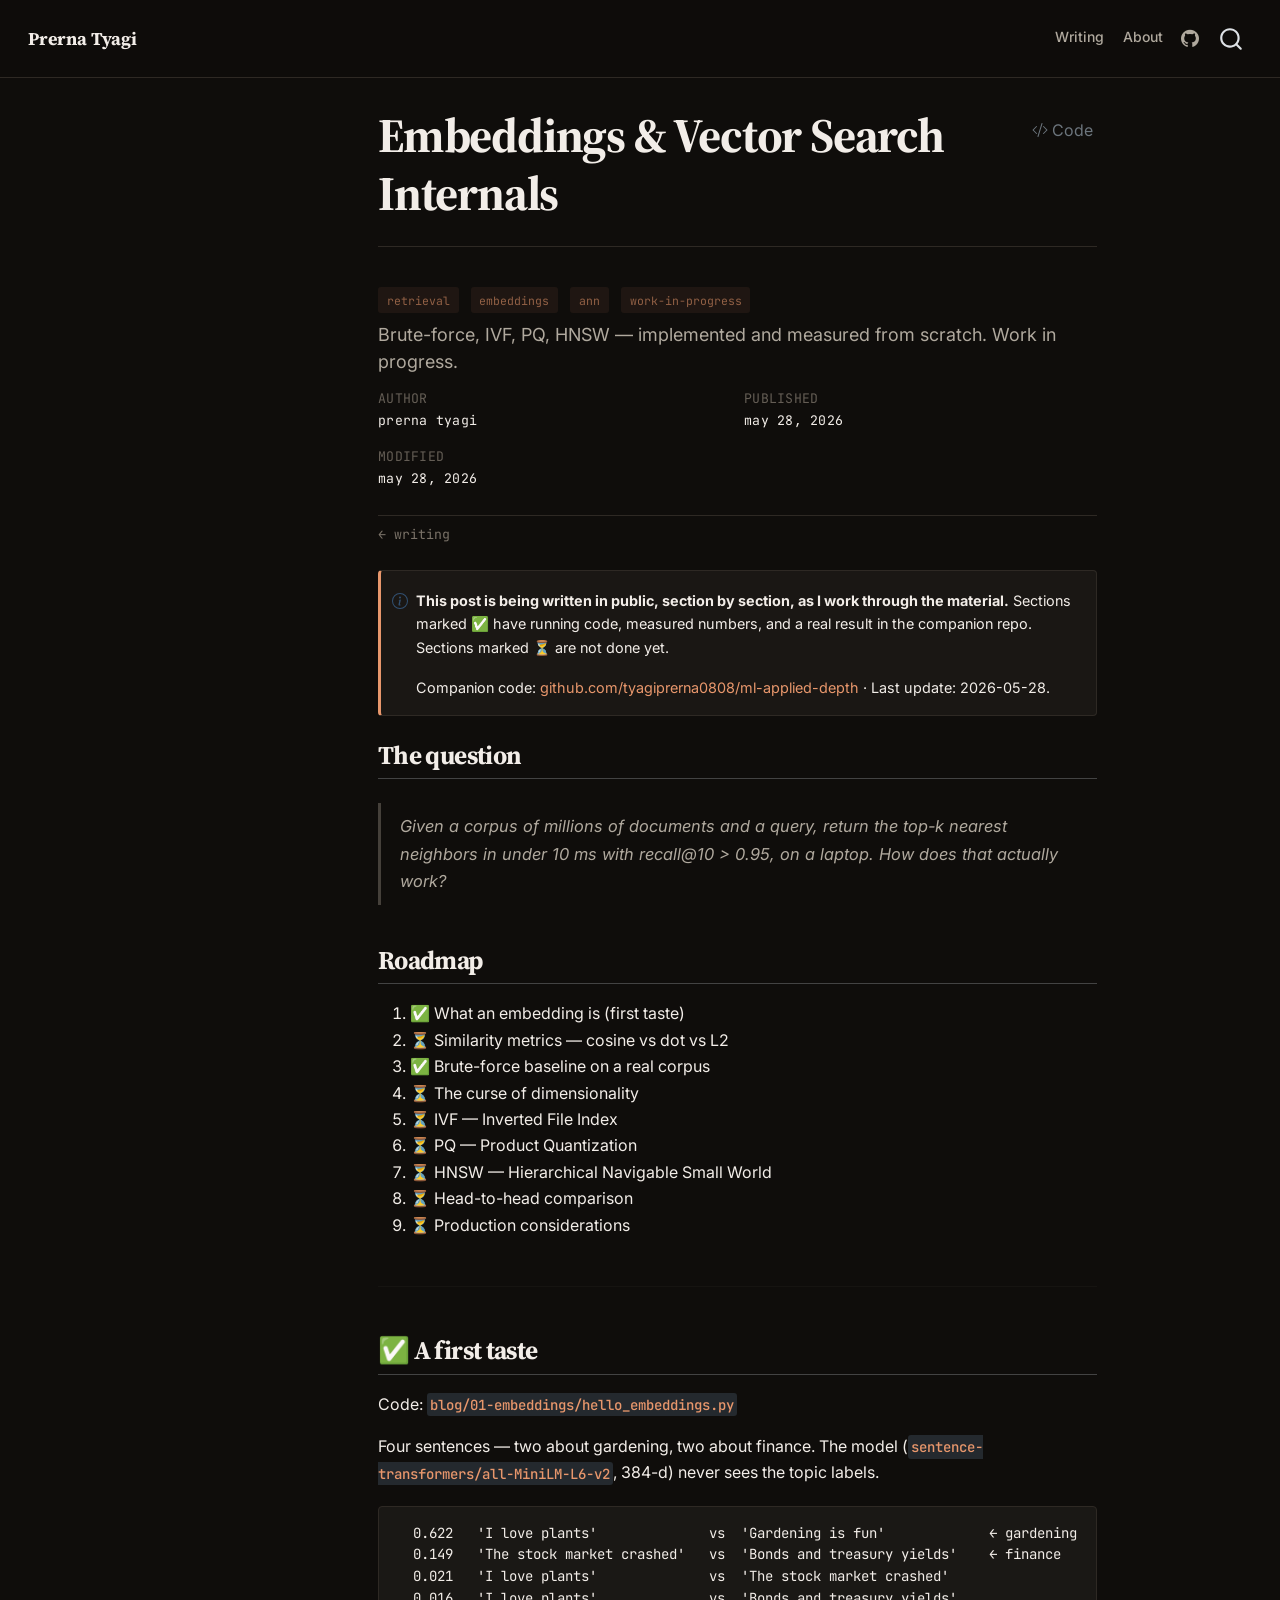
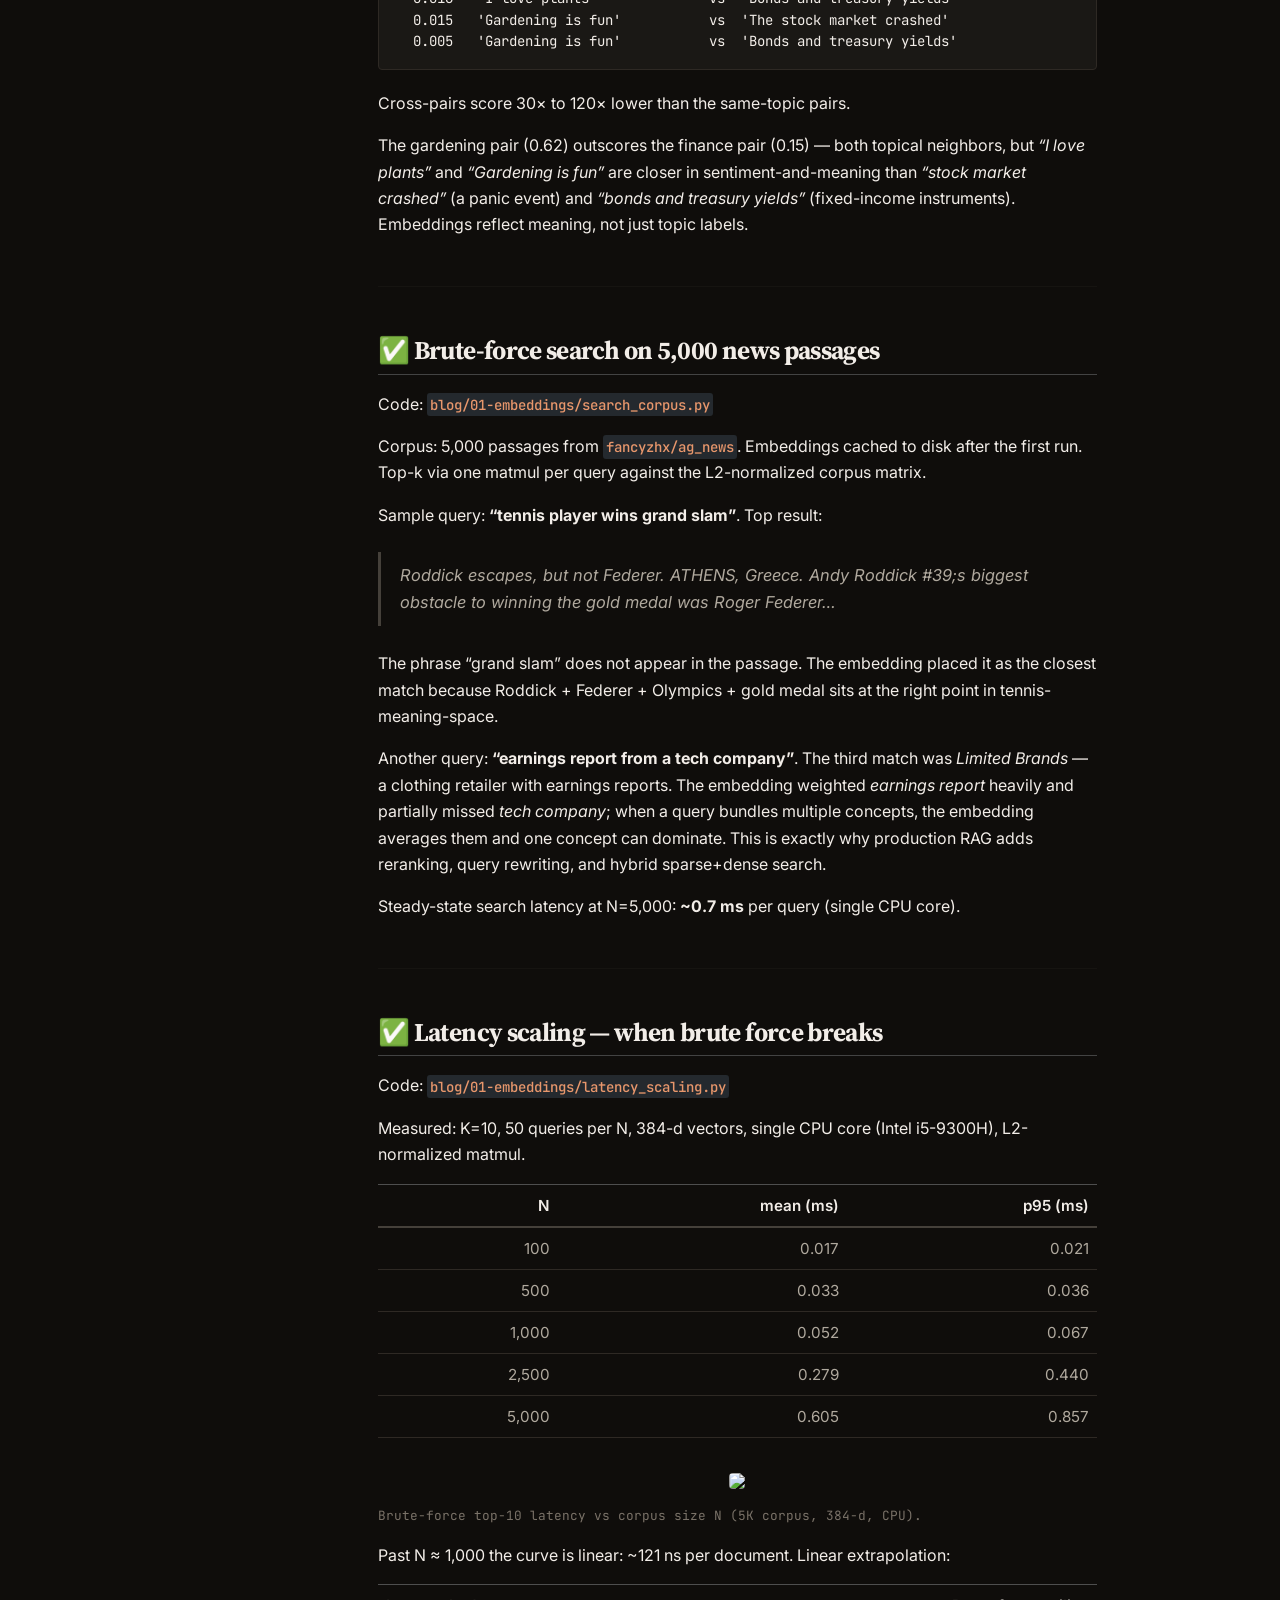
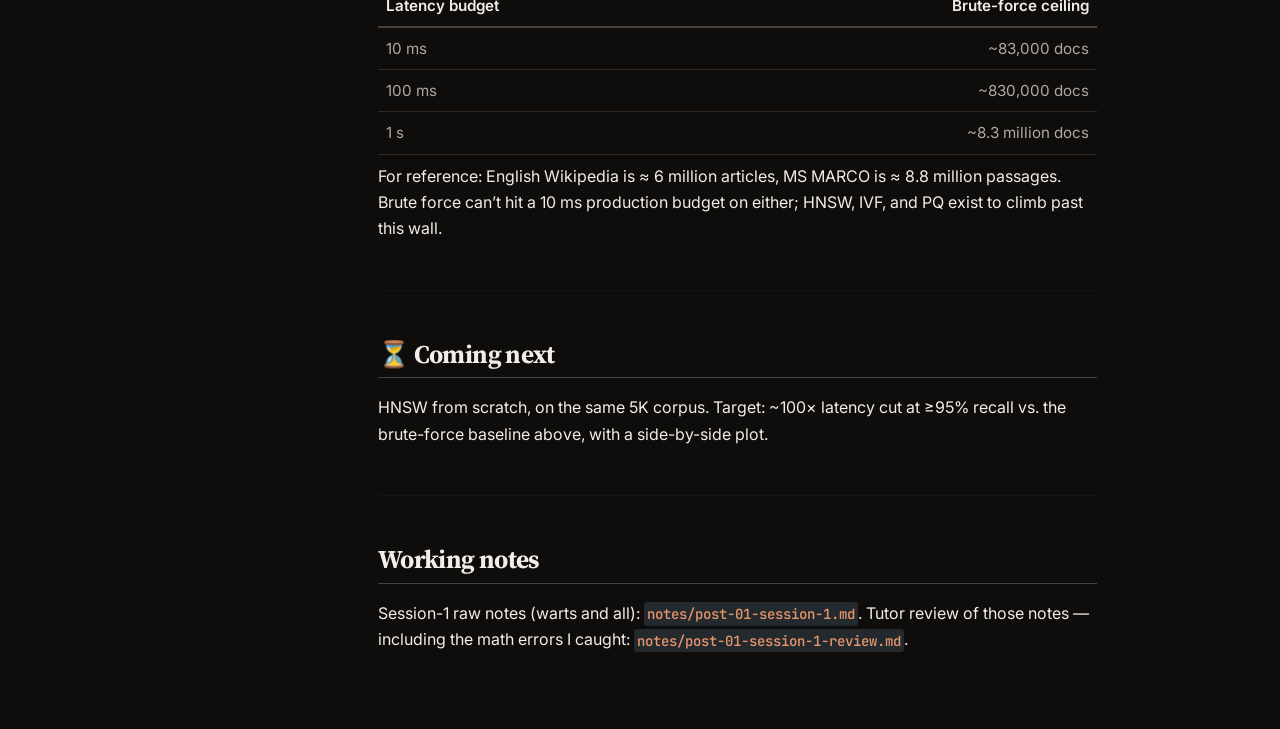
==== commit 9244cc50: "Built site for gh-pages" ====
--- a/posts/01-embeddings-vector-search/index.html
+++ b/posts/01-embeddings-vector-search/index.html
@@ -76,10 +76,10 @@
 <script src="../../site_libs/quarto-html/tippy.umd.min.js"></script>
 <script src="../../site_libs/quarto-html/anchor.min.js"></script>
 <link href="../../site_libs/quarto-html/tippy.css" rel="stylesheet">
-<link href="../../site_libs/quarto-html/quarto-syntax-highlighting-de63f62b328812d8e578a4d74e282472.css" rel="stylesheet" id="quarto-text-highlighting-styles">
+<link href="../../site_libs/quarto-html/quarto-syntax-highlighting-dark-6b6957c917596b414ec0b78690761e87.css" rel="stylesheet" id="quarto-text-highlighting-styles">
 <script src="../../site_libs/bootstrap/bootstrap.min.js"></script>
 <link href="../../site_libs/bootstrap/bootstrap-icons.css" rel="stylesheet">
-<link href="../../site_libs/bootstrap/bootstrap-d843b0fbec8b700b69da2befa0b3c0e4.min.css" rel="stylesheet" append-hash="true" id="quarto-bootstrap" data-mode="light">
+<link href="../../site_libs/bootstrap/bootstrap-1dccbeb59330fe2078eb7e94e5353f6d.min.css" rel="stylesheet" append-hash="true" id="quarto-bootstrap" data-mode="dark">
 <script id="quarto-search-options" type="application/json">{
   "location": "navbar",
   "copy-button": false,
@@ -113,7 +113,7 @@
 <link rel="stylesheet" href="../../styles.css">
 </head>
 
-<body class="nav-fixed quarto-light">
+<body class="nav-fixed fullcontent quarto-light">
 
 <div id="quarto-search-results"></div>
   <header id="quarto-header" class="headroom fixed-top">
@@ -154,21 +154,7 @@
 <div id="quarto-content" class="quarto-container page-columns page-rows-contents page-layout-article page-navbar">
 <!-- sidebar -->
 <!-- margin-sidebar -->
-    <div id="quarto-margin-sidebar" class="sidebar margin-sidebar">
-        <nav id="TOC" role="doc-toc" class="toc-active">
-    <h2 id="toc-title">On this page</h2>
-   
-  <ul>
-  <li><a href="#the-question" id="toc-the-question" class="nav-link active" data-scroll-target="#the-question">The question</a></li>
-  <li><a href="#roadmap" id="toc-roadmap" class="nav-link" data-scroll-target="#roadmap">Roadmap</a></li>
-  <li><a href="#a-first-taste" id="toc-a-first-taste" class="nav-link" data-scroll-target="#a-first-taste">✅ A first taste</a></li>
-  <li><a href="#brute-force-search-on-5000-news-passages" id="toc-brute-force-search-on-5000-news-passages" class="nav-link" data-scroll-target="#brute-force-search-on-5000-news-passages">✅ Brute-force search on 5,000 news passages</a></li>
-  <li><a href="#latency-scaling-when-brute-force-breaks" id="toc-latency-scaling-when-brute-force-breaks" class="nav-link" data-scroll-target="#latency-scaling-when-brute-force-breaks">✅ Latency scaling — when brute force breaks</a></li>
-  <li><a href="#coming-next" id="toc-coming-next" class="nav-link" data-scroll-target="#coming-next">⏳ Coming next</a></li>
-  <li><a href="#working-notes" id="toc-working-notes" class="nav-link" data-scroll-target="#working-notes">Working notes</a></li>
-  </ul>
-</nav>
-    </div>
+    
 <!-- main -->
 <main class="content" id="quarto-document-content">
 
@@ -178,7 +164,7 @@
   <div class="quarto-categories">
     <div class="quarto-category">retrieval</div>
     <div class="quarto-category">embeddings</div>
-    <div class="quarto-category">ANN</div>
+    <div class="quarto-category">ann</div>
     <div class="quarto-category">work-in-progress</div>
   </div>
   </div>
@@ -220,6 +206,9 @@
 </header>
 
 
+<p class="breadcrumb-mono">
+<a href="../../">← writing</a>
+</p>
 <div class="callout callout-style-simple callout-note">
 <div class="callout-body d-flex">
 <div class="callout-icon-container">
@@ -828,112 +817,113 @@
 <span id="cb2-4"><a href="#cb2-4" aria-hidden="true" tabindex="-1"></a><span class="an">author:</span><span class="co"> "Prerna Tyagi"</span></span>
 <span id="cb2-5"><a href="#cb2-5" aria-hidden="true" tabindex="-1"></a><span class="an">date:</span><span class="co"> "2026-05-28"</span></span>
 <span id="cb2-6"><a href="#cb2-6" aria-hidden="true" tabindex="-1"></a><span class="an">date-modified:</span><span class="co"> last-modified</span></span>
-<span id="cb2-7"><a href="#cb2-7" aria-hidden="true" tabindex="-1"></a><span class="an">categories:</span><span class="co"> [retrieval, embeddings, ANN, work-in-progress]</span></span>
+<span id="cb2-7"><a href="#cb2-7" aria-hidden="true" tabindex="-1"></a><span class="an">categories:</span><span class="co"> [retrieval, embeddings, ann, work-in-progress]</span></span>
 <span id="cb2-8"><a href="#cb2-8" aria-hidden="true" tabindex="-1"></a><span class="an">reading-time:</span><span class="co"> true</span></span>
-<span id="cb2-9"><a href="#cb2-9" aria-hidden="true" tabindex="-1"></a><span class="an">toc:</span><span class="co"> true</span></span>
-<span id="cb2-10"><a href="#cb2-10" aria-hidden="true" tabindex="-1"></a><span class="an">toc-depth:</span><span class="co"> 3</span></span>
-<span id="cb2-11"><a href="#cb2-11" aria-hidden="true" tabindex="-1"></a><span class="co">---</span></span>
-<span id="cb2-12"><a href="#cb2-12" aria-hidden="true" tabindex="-1"></a></span>
-<span id="cb2-13"><a href="#cb2-13" aria-hidden="true" tabindex="-1"></a>::: {.callout-note appearance="simple"}</span>
-<span id="cb2-14"><a href="#cb2-14" aria-hidden="true" tabindex="-1"></a>**This post is being written in public, section by section, as I work through the material.** Sections marked ✅ have running code, measured numbers, and a real result in the companion repo. Sections marked ⏳ are not done yet.</span>
-<span id="cb2-15"><a href="#cb2-15" aria-hidden="true" tabindex="-1"></a></span>
-<span id="cb2-16"><a href="#cb2-16" aria-hidden="true" tabindex="-1"></a>Companion code: <span class="co">[</span><span class="ot">github.com/tyagiprerna0808/ml-applied-depth</span><span class="co">](https://github.com/tyagiprerna0808/ml-applied-depth)</span> · Last update: 2026-05-28.</span>
-<span id="cb2-17"><a href="#cb2-17" aria-hidden="true" tabindex="-1"></a>:::</span>
-<span id="cb2-18"><a href="#cb2-18" aria-hidden="true" tabindex="-1"></a></span>
-<span id="cb2-19"><a href="#cb2-19" aria-hidden="true" tabindex="-1"></a><span class="fu">## The question</span></span>
-<span id="cb2-20"><a href="#cb2-20" aria-hidden="true" tabindex="-1"></a></span>
-<span id="cb2-21"><a href="#cb2-21" aria-hidden="true" tabindex="-1"></a><span class="at">&gt; Given a corpus of millions of documents and a query, return the top-k nearest neighbors in under 10 ms with recall@10 &gt; 0.95, on a laptop. How does that actually work?</span></span>
-<span id="cb2-22"><a href="#cb2-22" aria-hidden="true" tabindex="-1"></a></span>
-<span id="cb2-23"><a href="#cb2-23" aria-hidden="true" tabindex="-1"></a><span class="fu">## Roadmap</span></span>
-<span id="cb2-24"><a href="#cb2-24" aria-hidden="true" tabindex="-1"></a></span>
-<span id="cb2-25"><a href="#cb2-25" aria-hidden="true" tabindex="-1"></a><span class="ss">1. </span>✅ What an embedding is (first taste)</span>
-<span id="cb2-26"><a href="#cb2-26" aria-hidden="true" tabindex="-1"></a><span class="ss">2. </span>⏳ Similarity metrics — cosine vs dot vs L2</span>
-<span id="cb2-27"><a href="#cb2-27" aria-hidden="true" tabindex="-1"></a><span class="ss">3. </span>✅ Brute-force baseline on a real corpus</span>
-<span id="cb2-28"><a href="#cb2-28" aria-hidden="true" tabindex="-1"></a><span class="ss">4. </span>⏳ The curse of dimensionality</span>
-<span id="cb2-29"><a href="#cb2-29" aria-hidden="true" tabindex="-1"></a><span class="ss">5. </span>⏳ IVF — Inverted File Index</span>
-<span id="cb2-30"><a href="#cb2-30" aria-hidden="true" tabindex="-1"></a><span class="ss">6. </span>⏳ PQ — Product Quantization</span>
-<span id="cb2-31"><a href="#cb2-31" aria-hidden="true" tabindex="-1"></a><span class="ss">7. </span>⏳ HNSW — Hierarchical Navigable Small World</span>
-<span id="cb2-32"><a href="#cb2-32" aria-hidden="true" tabindex="-1"></a><span class="ss">8. </span>⏳ Head-to-head comparison</span>
-<span id="cb2-33"><a href="#cb2-33" aria-hidden="true" tabindex="-1"></a><span class="ss">9. </span>⏳ Production considerations</span>
-<span id="cb2-34"><a href="#cb2-34" aria-hidden="true" tabindex="-1"></a></span>
-<span id="cb2-35"><a href="#cb2-35" aria-hidden="true" tabindex="-1"></a>---</span>
-<span id="cb2-36"><a href="#cb2-36" aria-hidden="true" tabindex="-1"></a></span>
-<span id="cb2-37"><a href="#cb2-37" aria-hidden="true" tabindex="-1"></a><span class="fu">## ✅ A first taste</span></span>
-<span id="cb2-38"><a href="#cb2-38" aria-hidden="true" tabindex="-1"></a></span>
-<span id="cb2-39"><a href="#cb2-39" aria-hidden="true" tabindex="-1"></a>Code: <span class="co">[</span><span class="ot">`blog/01-embeddings/hello_embeddings.py`</span><span class="co">](https://github.com/tyagiprerna0808/ml-applied-depth/blob/main/blog/01-embeddings/hello_embeddings.py)</span></span>
-<span id="cb2-40"><a href="#cb2-40" aria-hidden="true" tabindex="-1"></a></span>
-<span id="cb2-41"><a href="#cb2-41" aria-hidden="true" tabindex="-1"></a>Four sentences — two about gardening, two about finance. The model (<span class="in">`sentence-transformers/all-MiniLM-L6-v2`</span>, 384-d) never sees the topic labels.</span>
-<span id="cb2-42"><a href="#cb2-42" aria-hidden="true" tabindex="-1"></a></span>
-<span id="cb2-43"><a href="#cb2-43" aria-hidden="true" tabindex="-1"></a><span class="in">```</span></span>
-<span id="cb2-44"><a href="#cb2-44" aria-hidden="true" tabindex="-1"></a><span class="in">  0.622   'I love plants'              vs  'Gardening is fun'             ← gardening</span></span>
-<span id="cb2-45"><a href="#cb2-45" aria-hidden="true" tabindex="-1"></a><span class="in">  0.149   'The stock market crashed'   vs  'Bonds and treasury yields'    ← finance</span></span>
-<span id="cb2-46"><a href="#cb2-46" aria-hidden="true" tabindex="-1"></a><span class="in">  0.021   'I love plants'              vs  'The stock market crashed'</span></span>
-<span id="cb2-47"><a href="#cb2-47" aria-hidden="true" tabindex="-1"></a><span class="in">  0.016   'I love plants'              vs  'Bonds and treasury yields'</span></span>
-<span id="cb2-48"><a href="#cb2-48" aria-hidden="true" tabindex="-1"></a><span class="in">  0.015   'Gardening is fun'           vs  'The stock market crashed'</span></span>
-<span id="cb2-49"><a href="#cb2-49" aria-hidden="true" tabindex="-1"></a><span class="in">  0.005   'Gardening is fun'           vs  'Bonds and treasury yields'</span></span>
-<span id="cb2-50"><a href="#cb2-50" aria-hidden="true" tabindex="-1"></a><span class="in">```</span></span>
-<span id="cb2-51"><a href="#cb2-51" aria-hidden="true" tabindex="-1"></a></span>
-<span id="cb2-52"><a href="#cb2-52" aria-hidden="true" tabindex="-1"></a>Cross-pairs score 30× to 120× lower than the same-topic pairs.</span>
-<span id="cb2-53"><a href="#cb2-53" aria-hidden="true" tabindex="-1"></a></span>
-<span id="cb2-54"><a href="#cb2-54" aria-hidden="true" tabindex="-1"></a>The gardening pair (0.62) outscores the finance pair (0.15) — both topical neighbors, but *"I love plants"* and *"Gardening is fun"* are closer in sentiment-and-meaning than *"stock market crashed"* (a panic event) and *"bonds and treasury yields"* (fixed-income instruments). Embeddings reflect meaning, not just topic labels.</span>
-<span id="cb2-55"><a href="#cb2-55" aria-hidden="true" tabindex="-1"></a></span>
-<span id="cb2-56"><a href="#cb2-56" aria-hidden="true" tabindex="-1"></a>---</span>
-<span id="cb2-57"><a href="#cb2-57" aria-hidden="true" tabindex="-1"></a></span>
-<span id="cb2-58"><a href="#cb2-58" aria-hidden="true" tabindex="-1"></a><span class="fu">## ✅ Brute-force search on 5,000 news passages</span></span>
-<span id="cb2-59"><a href="#cb2-59" aria-hidden="true" tabindex="-1"></a></span>
-<span id="cb2-60"><a href="#cb2-60" aria-hidden="true" tabindex="-1"></a>Code: <span class="co">[</span><span class="ot">`blog/01-embeddings/search_corpus.py`</span><span class="co">](https://github.com/tyagiprerna0808/ml-applied-depth/blob/main/blog/01-embeddings/search_corpus.py)</span></span>
-<span id="cb2-61"><a href="#cb2-61" aria-hidden="true" tabindex="-1"></a></span>
-<span id="cb2-62"><a href="#cb2-62" aria-hidden="true" tabindex="-1"></a>Corpus: 5,000 passages from <span class="in">`fancyzhx/ag_news`</span>. Embeddings cached to disk after the first run. Top-k via one matmul per query against the L2-normalized corpus matrix.</span>
-<span id="cb2-63"><a href="#cb2-63" aria-hidden="true" tabindex="-1"></a></span>
-<span id="cb2-64"><a href="#cb2-64" aria-hidden="true" tabindex="-1"></a>Sample query: **"tennis player wins grand slam"**. Top result:</span>
-<span id="cb2-65"><a href="#cb2-65" aria-hidden="true" tabindex="-1"></a></span>
-<span id="cb2-66"><a href="#cb2-66" aria-hidden="true" tabindex="-1"></a><span class="at">&gt; Roddick escapes, but not Federer. ATHENS, Greece. Andy Roddick #39;s biggest obstacle to winning the gold medal was Roger Federer...</span></span>
-<span id="cb2-67"><a href="#cb2-67" aria-hidden="true" tabindex="-1"></a></span>
-<span id="cb2-68"><a href="#cb2-68" aria-hidden="true" tabindex="-1"></a>The phrase "grand slam" does not appear in the passage. The embedding placed it as the closest match because Roddick + Federer + Olympics + gold medal sits at the right point in tennis-meaning-space.</span>
-<span id="cb2-69"><a href="#cb2-69" aria-hidden="true" tabindex="-1"></a></span>
-<span id="cb2-70"><a href="#cb2-70" aria-hidden="true" tabindex="-1"></a>Another query: **"earnings report from a tech company"**. The third match was *Limited Brands* — a clothing retailer with earnings reports. The embedding weighted *earnings report* heavily and partially missed *tech company*; when a query bundles multiple concepts, the embedding averages them and one concept can dominate. This is exactly why production RAG adds reranking, query rewriting, and hybrid sparse+dense search.</span>
-<span id="cb2-71"><a href="#cb2-71" aria-hidden="true" tabindex="-1"></a></span>
-<span id="cb2-72"><a href="#cb2-72" aria-hidden="true" tabindex="-1"></a>Steady-state search latency at N=5,000: **~0.7 ms** per query (single CPU core).</span>
-<span id="cb2-73"><a href="#cb2-73" aria-hidden="true" tabindex="-1"></a></span>
-<span id="cb2-74"><a href="#cb2-74" aria-hidden="true" tabindex="-1"></a>---</span>
-<span id="cb2-75"><a href="#cb2-75" aria-hidden="true" tabindex="-1"></a></span>
-<span id="cb2-76"><a href="#cb2-76" aria-hidden="true" tabindex="-1"></a><span class="fu">## ✅ Latency scaling — when brute force breaks</span></span>
-<span id="cb2-77"><a href="#cb2-77" aria-hidden="true" tabindex="-1"></a></span>
-<span id="cb2-78"><a href="#cb2-78" aria-hidden="true" tabindex="-1"></a>Code: <span class="co">[</span><span class="ot">`blog/01-embeddings/latency_scaling.py`</span><span class="co">](https://github.com/tyagiprerna0808/ml-applied-depth/blob/main/blog/01-embeddings/latency_scaling.py)</span></span>
-<span id="cb2-79"><a href="#cb2-79" aria-hidden="true" tabindex="-1"></a></span>
-<span id="cb2-80"><a href="#cb2-80" aria-hidden="true" tabindex="-1"></a>Measured: K=10, 50 queries per N, 384-d vectors, single CPU core (Intel i5-9300H), L2-normalized matmul.</span>
-<span id="cb2-81"><a href="#cb2-81" aria-hidden="true" tabindex="-1"></a></span>
-<span id="cb2-82"><a href="#cb2-82" aria-hidden="true" tabindex="-1"></a><span class="pp">|</span> N <span class="pp">|</span> mean (ms) <span class="pp">|</span> p95 (ms) <span class="pp">|</span></span>
-<span id="cb2-83"><a href="#cb2-83" aria-hidden="true" tabindex="-1"></a><span class="pp">|---:|---:|---:|</span></span>
-<span id="cb2-84"><a href="#cb2-84" aria-hidden="true" tabindex="-1"></a><span class="pp">|</span> 100 <span class="pp">|</span> 0.017 <span class="pp">|</span> 0.021 <span class="pp">|</span></span>
-<span id="cb2-85"><a href="#cb2-85" aria-hidden="true" tabindex="-1"></a><span class="pp">|</span> 500 <span class="pp">|</span> 0.033 <span class="pp">|</span> 0.036 <span class="pp">|</span></span>
-<span id="cb2-86"><a href="#cb2-86" aria-hidden="true" tabindex="-1"></a><span class="pp">|</span> 1,000 <span class="pp">|</span> 0.052 <span class="pp">|</span> 0.067 <span class="pp">|</span></span>
-<span id="cb2-87"><a href="#cb2-87" aria-hidden="true" tabindex="-1"></a><span class="pp">|</span> 2,500 <span class="pp">|</span> 0.279 <span class="pp">|</span> 0.440 <span class="pp">|</span></span>
-<span id="cb2-88"><a href="#cb2-88" aria-hidden="true" tabindex="-1"></a><span class="pp">|</span> 5,000 <span class="pp">|</span> 0.605 <span class="pp">|</span> 0.857 <span class="pp">|</span></span>
-<span id="cb2-89"><a href="#cb2-89" aria-hidden="true" tabindex="-1"></a></span>
-<span id="cb2-90"><a href="#cb2-90" aria-hidden="true" tabindex="-1"></a><span class="al">![Brute-force top-10 latency vs corpus size N (5K corpus, 384-d, CPU).](https://raw.githubusercontent.com/tyagiprerna0808/ml-applied-depth/main/blog/01-embeddings/results/brute_force_latency.png)</span></span>
-<span id="cb2-91"><a href="#cb2-91" aria-hidden="true" tabindex="-1"></a></span>
-<span id="cb2-92"><a href="#cb2-92" aria-hidden="true" tabindex="-1"></a>Past N ≈ 1,000 the curve is linear: ~121 ns per document. Linear extrapolation:</span>
-<span id="cb2-93"><a href="#cb2-93" aria-hidden="true" tabindex="-1"></a></span>
-<span id="cb2-94"><a href="#cb2-94" aria-hidden="true" tabindex="-1"></a><span class="pp">|</span> Latency budget <span class="pp">|</span> Brute-force ceiling <span class="pp">|</span></span>
-<span id="cb2-95"><a href="#cb2-95" aria-hidden="true" tabindex="-1"></a><span class="pp">|---|---:|</span></span>
-<span id="cb2-96"><a href="#cb2-96" aria-hidden="true" tabindex="-1"></a><span class="pp">|</span> 10 ms <span class="pp">|</span> ~83,000 docs <span class="pp">|</span></span>
-<span id="cb2-97"><a href="#cb2-97" aria-hidden="true" tabindex="-1"></a><span class="pp">|</span> 100 ms <span class="pp">|</span> ~830,000 docs <span class="pp">|</span></span>
-<span id="cb2-98"><a href="#cb2-98" aria-hidden="true" tabindex="-1"></a><span class="pp">|</span> 1 s <span class="pp">|</span> ~8.3 million docs <span class="pp">|</span></span>
-<span id="cb2-99"><a href="#cb2-99" aria-hidden="true" tabindex="-1"></a></span>
-<span id="cb2-100"><a href="#cb2-100" aria-hidden="true" tabindex="-1"></a>For reference: English Wikipedia is ≈ 6 million articles, MS MARCO is ≈ 8.8 million passages. Brute force can't hit a 10 ms production budget on either; HNSW, IVF, and PQ exist to climb past this wall.</span>
-<span id="cb2-101"><a href="#cb2-101" aria-hidden="true" tabindex="-1"></a></span>
-<span id="cb2-102"><a href="#cb2-102" aria-hidden="true" tabindex="-1"></a>---</span>
-<span id="cb2-103"><a href="#cb2-103" aria-hidden="true" tabindex="-1"></a></span>
-<span id="cb2-104"><a href="#cb2-104" aria-hidden="true" tabindex="-1"></a><span class="fu">## ⏳ Coming next</span></span>
-<span id="cb2-105"><a href="#cb2-105" aria-hidden="true" tabindex="-1"></a></span>
-<span id="cb2-106"><a href="#cb2-106" aria-hidden="true" tabindex="-1"></a>HNSW from scratch, on the same 5K corpus. Target: ~100× latency cut at ≥95% recall vs. the brute-force baseline above, with a side-by-side plot.</span>
-<span id="cb2-107"><a href="#cb2-107" aria-hidden="true" tabindex="-1"></a></span>
-<span id="cb2-108"><a href="#cb2-108" aria-hidden="true" tabindex="-1"></a>---</span>
-<span id="cb2-109"><a href="#cb2-109" aria-hidden="true" tabindex="-1"></a></span>
-<span id="cb2-110"><a href="#cb2-110" aria-hidden="true" tabindex="-1"></a><span class="fu">## Working notes</span></span>
-<span id="cb2-111"><a href="#cb2-111" aria-hidden="true" tabindex="-1"></a></span>
-<span id="cb2-112"><a href="#cb2-112" aria-hidden="true" tabindex="-1"></a>Session-1 raw notes (warts and all): <span class="co">[</span><span class="ot">`notes/post-01-session-1.md`</span><span class="co">](https://github.com/tyagiprerna0808/ml-applied-depth/blob/main/notes/post-01-session-1.md)</span>. Tutor review of those notes — including the math errors I caught: <span class="co">[</span><span class="ot">`notes/post-01-session-1-review.md`</span><span class="co">](https://github.com/tyagiprerna0808/ml-applied-depth/blob/main/notes/post-01-session-1-review.md)</span>.</span></code></pre></div><button title="Copy to Clipboard" class="code-copy-button" data-in-quarto-modal=""><i class="bi"></i></button></div>
+<span id="cb2-9"><a href="#cb2-9" aria-hidden="true" tabindex="-1"></a><span class="an">toc:</span><span class="co"> false</span></span>
+<span id="cb2-10"><a href="#cb2-10" aria-hidden="true" tabindex="-1"></a><span class="co">---</span></span>
+<span id="cb2-11"><a href="#cb2-11" aria-hidden="true" tabindex="-1"></a></span>
+<span id="cb2-12"><a href="#cb2-12" aria-hidden="true" tabindex="-1"></a><span class="dt">&lt;</span><span class="kw">p</span><span class="ot"> class</span><span class="op">=</span><span class="st">"breadcrumb-mono"</span><span class="dt">&gt;</span><span class="co">[</span><span class="ot">← writing</span><span class="co">](../../)</span><span class="dt">&lt;/</span><span class="kw">p</span><span class="dt">&gt;</span></span>
+<span id="cb2-13"><a href="#cb2-13" aria-hidden="true" tabindex="-1"></a></span>
+<span id="cb2-14"><a href="#cb2-14" aria-hidden="true" tabindex="-1"></a>::: {.callout-note appearance="simple"}</span>
+<span id="cb2-15"><a href="#cb2-15" aria-hidden="true" tabindex="-1"></a>**This post is being written in public, section by section, as I work through the material.** Sections marked ✅ have running code, measured numbers, and a real result in the companion repo. Sections marked ⏳ are not done yet.</span>
+<span id="cb2-16"><a href="#cb2-16" aria-hidden="true" tabindex="-1"></a></span>
+<span id="cb2-17"><a href="#cb2-17" aria-hidden="true" tabindex="-1"></a>Companion code: <span class="co">[</span><span class="ot">github.com/tyagiprerna0808/ml-applied-depth</span><span class="co">](https://github.com/tyagiprerna0808/ml-applied-depth)</span> · Last update: 2026-05-28.</span>
+<span id="cb2-18"><a href="#cb2-18" aria-hidden="true" tabindex="-1"></a>:::</span>
+<span id="cb2-19"><a href="#cb2-19" aria-hidden="true" tabindex="-1"></a></span>
+<span id="cb2-20"><a href="#cb2-20" aria-hidden="true" tabindex="-1"></a><span class="fu">## The question</span></span>
+<span id="cb2-21"><a href="#cb2-21" aria-hidden="true" tabindex="-1"></a></span>
+<span id="cb2-22"><a href="#cb2-22" aria-hidden="true" tabindex="-1"></a><span class="at">&gt; Given a corpus of millions of documents and a query, return the top-k nearest neighbors in under 10 ms with recall@10 &gt; 0.95, on a laptop. How does that actually work?</span></span>
+<span id="cb2-23"><a href="#cb2-23" aria-hidden="true" tabindex="-1"></a></span>
+<span id="cb2-24"><a href="#cb2-24" aria-hidden="true" tabindex="-1"></a><span class="fu">## Roadmap</span></span>
+<span id="cb2-25"><a href="#cb2-25" aria-hidden="true" tabindex="-1"></a></span>
+<span id="cb2-26"><a href="#cb2-26" aria-hidden="true" tabindex="-1"></a><span class="ss">1. </span>✅ What an embedding is (first taste)</span>
+<span id="cb2-27"><a href="#cb2-27" aria-hidden="true" tabindex="-1"></a><span class="ss">2. </span>⏳ Similarity metrics — cosine vs dot vs L2</span>
+<span id="cb2-28"><a href="#cb2-28" aria-hidden="true" tabindex="-1"></a><span class="ss">3. </span>✅ Brute-force baseline on a real corpus</span>
+<span id="cb2-29"><a href="#cb2-29" aria-hidden="true" tabindex="-1"></a><span class="ss">4. </span>⏳ The curse of dimensionality</span>
+<span id="cb2-30"><a href="#cb2-30" aria-hidden="true" tabindex="-1"></a><span class="ss">5. </span>⏳ IVF — Inverted File Index</span>
+<span id="cb2-31"><a href="#cb2-31" aria-hidden="true" tabindex="-1"></a><span class="ss">6. </span>⏳ PQ — Product Quantization</span>
+<span id="cb2-32"><a href="#cb2-32" aria-hidden="true" tabindex="-1"></a><span class="ss">7. </span>⏳ HNSW — Hierarchical Navigable Small World</span>
+<span id="cb2-33"><a href="#cb2-33" aria-hidden="true" tabindex="-1"></a><span class="ss">8. </span>⏳ Head-to-head comparison</span>
+<span id="cb2-34"><a href="#cb2-34" aria-hidden="true" tabindex="-1"></a><span class="ss">9. </span>⏳ Production considerations</span>
+<span id="cb2-35"><a href="#cb2-35" aria-hidden="true" tabindex="-1"></a></span>
+<span id="cb2-36"><a href="#cb2-36" aria-hidden="true" tabindex="-1"></a>---</span>
+<span id="cb2-37"><a href="#cb2-37" aria-hidden="true" tabindex="-1"></a></span>
+<span id="cb2-38"><a href="#cb2-38" aria-hidden="true" tabindex="-1"></a><span class="fu">## ✅ A first taste</span></span>
+<span id="cb2-39"><a href="#cb2-39" aria-hidden="true" tabindex="-1"></a></span>
+<span id="cb2-40"><a href="#cb2-40" aria-hidden="true" tabindex="-1"></a>Code: <span class="co">[</span><span class="ot">`blog/01-embeddings/hello_embeddings.py`</span><span class="co">](https://github.com/tyagiprerna0808/ml-applied-depth/blob/main/blog/01-embeddings/hello_embeddings.py)</span></span>
+<span id="cb2-41"><a href="#cb2-41" aria-hidden="true" tabindex="-1"></a></span>
+<span id="cb2-42"><a href="#cb2-42" aria-hidden="true" tabindex="-1"></a>Four sentences — two about gardening, two about finance. The model (<span class="in">`sentence-transformers/all-MiniLM-L6-v2`</span>, 384-d) never sees the topic labels.</span>
+<span id="cb2-43"><a href="#cb2-43" aria-hidden="true" tabindex="-1"></a></span>
+<span id="cb2-44"><a href="#cb2-44" aria-hidden="true" tabindex="-1"></a><span class="in">```</span></span>
+<span id="cb2-45"><a href="#cb2-45" aria-hidden="true" tabindex="-1"></a><span class="in">  0.622   'I love plants'              vs  'Gardening is fun'             ← gardening</span></span>
+<span id="cb2-46"><a href="#cb2-46" aria-hidden="true" tabindex="-1"></a><span class="in">  0.149   'The stock market crashed'   vs  'Bonds and treasury yields'    ← finance</span></span>
+<span id="cb2-47"><a href="#cb2-47" aria-hidden="true" tabindex="-1"></a><span class="in">  0.021   'I love plants'              vs  'The stock market crashed'</span></span>
+<span id="cb2-48"><a href="#cb2-48" aria-hidden="true" tabindex="-1"></a><span class="in">  0.016   'I love plants'              vs  'Bonds and treasury yields'</span></span>
+<span id="cb2-49"><a href="#cb2-49" aria-hidden="true" tabindex="-1"></a><span class="in">  0.015   'Gardening is fun'           vs  'The stock market crashed'</span></span>
+<span id="cb2-50"><a href="#cb2-50" aria-hidden="true" tabindex="-1"></a><span class="in">  0.005   'Gardening is fun'           vs  'Bonds and treasury yields'</span></span>
+<span id="cb2-51"><a href="#cb2-51" aria-hidden="true" tabindex="-1"></a><span class="in">```</span></span>
+<span id="cb2-52"><a href="#cb2-52" aria-hidden="true" tabindex="-1"></a></span>
+<span id="cb2-53"><a href="#cb2-53" aria-hidden="true" tabindex="-1"></a>Cross-pairs score 30× to 120× lower than the same-topic pairs.</span>
+<span id="cb2-54"><a href="#cb2-54" aria-hidden="true" tabindex="-1"></a></span>
+<span id="cb2-55"><a href="#cb2-55" aria-hidden="true" tabindex="-1"></a>The gardening pair (0.62) outscores the finance pair (0.15) — both topical neighbors, but *"I love plants"* and *"Gardening is fun"* are closer in sentiment-and-meaning than *"stock market crashed"* (a panic event) and *"bonds and treasury yields"* (fixed-income instruments). Embeddings reflect meaning, not just topic labels.</span>
+<span id="cb2-56"><a href="#cb2-56" aria-hidden="true" tabindex="-1"></a></span>
+<span id="cb2-57"><a href="#cb2-57" aria-hidden="true" tabindex="-1"></a>---</span>
+<span id="cb2-58"><a href="#cb2-58" aria-hidden="true" tabindex="-1"></a></span>
+<span id="cb2-59"><a href="#cb2-59" aria-hidden="true" tabindex="-1"></a><span class="fu">## ✅ Brute-force search on 5,000 news passages</span></span>
+<span id="cb2-60"><a href="#cb2-60" aria-hidden="true" tabindex="-1"></a></span>
+<span id="cb2-61"><a href="#cb2-61" aria-hidden="true" tabindex="-1"></a>Code: <span class="co">[</span><span class="ot">`blog/01-embeddings/search_corpus.py`</span><span class="co">](https://github.com/tyagiprerna0808/ml-applied-depth/blob/main/blog/01-embeddings/search_corpus.py)</span></span>
+<span id="cb2-62"><a href="#cb2-62" aria-hidden="true" tabindex="-1"></a></span>
+<span id="cb2-63"><a href="#cb2-63" aria-hidden="true" tabindex="-1"></a>Corpus: 5,000 passages from <span class="in">`fancyzhx/ag_news`</span>. Embeddings cached to disk after the first run. Top-k via one matmul per query against the L2-normalized corpus matrix.</span>
+<span id="cb2-64"><a href="#cb2-64" aria-hidden="true" tabindex="-1"></a></span>
+<span id="cb2-65"><a href="#cb2-65" aria-hidden="true" tabindex="-1"></a>Sample query: **"tennis player wins grand slam"**. Top result:</span>
+<span id="cb2-66"><a href="#cb2-66" aria-hidden="true" tabindex="-1"></a></span>
+<span id="cb2-67"><a href="#cb2-67" aria-hidden="true" tabindex="-1"></a><span class="at">&gt; Roddick escapes, but not Federer. ATHENS, Greece. Andy Roddick #39;s biggest obstacle to winning the gold medal was Roger Federer...</span></span>
+<span id="cb2-68"><a href="#cb2-68" aria-hidden="true" tabindex="-1"></a></span>
+<span id="cb2-69"><a href="#cb2-69" aria-hidden="true" tabindex="-1"></a>The phrase "grand slam" does not appear in the passage. The embedding placed it as the closest match because Roddick + Federer + Olympics + gold medal sits at the right point in tennis-meaning-space.</span>
+<span id="cb2-70"><a href="#cb2-70" aria-hidden="true" tabindex="-1"></a></span>
+<span id="cb2-71"><a href="#cb2-71" aria-hidden="true" tabindex="-1"></a>Another query: **"earnings report from a tech company"**. The third match was *Limited Brands* — a clothing retailer with earnings reports. The embedding weighted *earnings report* heavily and partially missed *tech company*; when a query bundles multiple concepts, the embedding averages them and one concept can dominate. This is exactly why production RAG adds reranking, query rewriting, and hybrid sparse+dense search.</span>
+<span id="cb2-72"><a href="#cb2-72" aria-hidden="true" tabindex="-1"></a></span>
+<span id="cb2-73"><a href="#cb2-73" aria-hidden="true" tabindex="-1"></a>Steady-state search latency at N=5,000: **~0.7 ms** per query (single CPU core).</span>
+<span id="cb2-74"><a href="#cb2-74" aria-hidden="true" tabindex="-1"></a></span>
+<span id="cb2-75"><a href="#cb2-75" aria-hidden="true" tabindex="-1"></a>---</span>
+<span id="cb2-76"><a href="#cb2-76" aria-hidden="true" tabindex="-1"></a></span>
+<span id="cb2-77"><a href="#cb2-77" aria-hidden="true" tabindex="-1"></a><span class="fu">## ✅ Latency scaling — when brute force breaks</span></span>
+<span id="cb2-78"><a href="#cb2-78" aria-hidden="true" tabindex="-1"></a></span>
+<span id="cb2-79"><a href="#cb2-79" aria-hidden="true" tabindex="-1"></a>Code: <span class="co">[</span><span class="ot">`blog/01-embeddings/latency_scaling.py`</span><span class="co">](https://github.com/tyagiprerna0808/ml-applied-depth/blob/main/blog/01-embeddings/latency_scaling.py)</span></span>
+<span id="cb2-80"><a href="#cb2-80" aria-hidden="true" tabindex="-1"></a></span>
+<span id="cb2-81"><a href="#cb2-81" aria-hidden="true" tabindex="-1"></a>Measured: K=10, 50 queries per N, 384-d vectors, single CPU core (Intel i5-9300H), L2-normalized matmul.</span>
+<span id="cb2-82"><a href="#cb2-82" aria-hidden="true" tabindex="-1"></a></span>
+<span id="cb2-83"><a href="#cb2-83" aria-hidden="true" tabindex="-1"></a><span class="pp">|</span> N <span class="pp">|</span> mean (ms) <span class="pp">|</span> p95 (ms) <span class="pp">|</span></span>
+<span id="cb2-84"><a href="#cb2-84" aria-hidden="true" tabindex="-1"></a><span class="pp">|---:|---:|---:|</span></span>
+<span id="cb2-85"><a href="#cb2-85" aria-hidden="true" tabindex="-1"></a><span class="pp">|</span> 100 <span class="pp">|</span> 0.017 <span class="pp">|</span> 0.021 <span class="pp">|</span></span>
+<span id="cb2-86"><a href="#cb2-86" aria-hidden="true" tabindex="-1"></a><span class="pp">|</span> 500 <span class="pp">|</span> 0.033 <span class="pp">|</span> 0.036 <span class="pp">|</span></span>
+<span id="cb2-87"><a href="#cb2-87" aria-hidden="true" tabindex="-1"></a><span class="pp">|</span> 1,000 <span class="pp">|</span> 0.052 <span class="pp">|</span> 0.067 <span class="pp">|</span></span>
+<span id="cb2-88"><a href="#cb2-88" aria-hidden="true" tabindex="-1"></a><span class="pp">|</span> 2,500 <span class="pp">|</span> 0.279 <span class="pp">|</span> 0.440 <span class="pp">|</span></span>
+<span id="cb2-89"><a href="#cb2-89" aria-hidden="true" tabindex="-1"></a><span class="pp">|</span> 5,000 <span class="pp">|</span> 0.605 <span class="pp">|</span> 0.857 <span class="pp">|</span></span>
+<span id="cb2-90"><a href="#cb2-90" aria-hidden="true" tabindex="-1"></a></span>
+<span id="cb2-91"><a href="#cb2-91" aria-hidden="true" tabindex="-1"></a><span class="al">![Brute-force top-10 latency vs corpus size N (5K corpus, 384-d, CPU).](https://raw.githubusercontent.com/tyagiprerna0808/ml-applied-depth/main/blog/01-embeddings/results/brute_force_latency.png)</span></span>
+<span id="cb2-92"><a href="#cb2-92" aria-hidden="true" tabindex="-1"></a></span>
+<span id="cb2-93"><a href="#cb2-93" aria-hidden="true" tabindex="-1"></a>Past N ≈ 1,000 the curve is linear: ~121 ns per document. Linear extrapolation:</span>
+<span id="cb2-94"><a href="#cb2-94" aria-hidden="true" tabindex="-1"></a></span>
+<span id="cb2-95"><a href="#cb2-95" aria-hidden="true" tabindex="-1"></a><span class="pp">|</span> Latency budget <span class="pp">|</span> Brute-force ceiling <span class="pp">|</span></span>
+<span id="cb2-96"><a href="#cb2-96" aria-hidden="true" tabindex="-1"></a><span class="pp">|---|---:|</span></span>
+<span id="cb2-97"><a href="#cb2-97" aria-hidden="true" tabindex="-1"></a><span class="pp">|</span> 10 ms <span class="pp">|</span> ~83,000 docs <span class="pp">|</span></span>
+<span id="cb2-98"><a href="#cb2-98" aria-hidden="true" tabindex="-1"></a><span class="pp">|</span> 100 ms <span class="pp">|</span> ~830,000 docs <span class="pp">|</span></span>
+<span id="cb2-99"><a href="#cb2-99" aria-hidden="true" tabindex="-1"></a><span class="pp">|</span> 1 s <span class="pp">|</span> ~8.3 million docs <span class="pp">|</span></span>
+<span id="cb2-100"><a href="#cb2-100" aria-hidden="true" tabindex="-1"></a></span>
+<span id="cb2-101"><a href="#cb2-101" aria-hidden="true" tabindex="-1"></a>For reference: English Wikipedia is ≈ 6 million articles, MS MARCO is ≈ 8.8 million passages. Brute force can't hit a 10 ms production budget on either; HNSW, IVF, and PQ exist to climb past this wall.</span>
+<span id="cb2-102"><a href="#cb2-102" aria-hidden="true" tabindex="-1"></a></span>
+<span id="cb2-103"><a href="#cb2-103" aria-hidden="true" tabindex="-1"></a>---</span>
+<span id="cb2-104"><a href="#cb2-104" aria-hidden="true" tabindex="-1"></a></span>
+<span id="cb2-105"><a href="#cb2-105" aria-hidden="true" tabindex="-1"></a><span class="fu">## ⏳ Coming next</span></span>
+<span id="cb2-106"><a href="#cb2-106" aria-hidden="true" tabindex="-1"></a></span>
+<span id="cb2-107"><a href="#cb2-107" aria-hidden="true" tabindex="-1"></a>HNSW from scratch, on the same 5K corpus. Target: ~100× latency cut at ≥95% recall vs. the brute-force baseline above, with a side-by-side plot.</span>
+<span id="cb2-108"><a href="#cb2-108" aria-hidden="true" tabindex="-1"></a></span>
+<span id="cb2-109"><a href="#cb2-109" aria-hidden="true" tabindex="-1"></a>---</span>
+<span id="cb2-110"><a href="#cb2-110" aria-hidden="true" tabindex="-1"></a></span>
+<span id="cb2-111"><a href="#cb2-111" aria-hidden="true" tabindex="-1"></a><span class="fu">## Working notes</span></span>
+<span id="cb2-112"><a href="#cb2-112" aria-hidden="true" tabindex="-1"></a></span>
+<span id="cb2-113"><a href="#cb2-113" aria-hidden="true" tabindex="-1"></a>Session-1 raw notes (warts and all): <span class="co">[</span><span class="ot">`notes/post-01-session-1.md`</span><span class="co">](https://github.com/tyagiprerna0808/ml-applied-depth/blob/main/notes/post-01-session-1.md)</span>. Tutor review of those notes — including the math errors I caught: <span class="co">[</span><span class="ot">`notes/post-01-session-1-review.md`</span><span class="co">](https://github.com/tyagiprerna0808/ml-applied-depth/blob/main/notes/post-01-session-1-review.md)</span>.</span></code></pre></div><button title="Copy to Clipboard" class="code-copy-button" data-in-quarto-modal=""><i class="bi"></i></button></div>
 </div></div></div></div></div>
 </div> <!-- /content -->
 
--- a/site_libs/quarto-html/quarto-syntax-highlighting-dark-6b6957c917596b414ec0b78690761e87.css
+++ b/site_libs/quarto-html/quarto-syntax-highlighting-dark-6b6957c917596b414ec0b78690761e87.css
@@ -0,0 +1,210 @@
+/* quarto syntax highlight colors */
+:root {
+  --quarto-hl-al-color: #ff5555;
+  --quarto-hl-an-color: #6a737d;
+  --quarto-hl-at-color: #f97583;
+  --quarto-hl-bn-color: #79b8ff;
+  --quarto-hl-bu-color: #f97583;
+  --quarto-hl-ch-color: #9ecbff;
+  --quarto-hl-co-color: #6a737d;
+  --quarto-hl-cv-color: #6a737d;
+  --quarto-hl-cn-color: #79b8ff;
+  --quarto-hl-cf-color: #f97583;
+  --quarto-hl-dt-color: #f97583;
+  --quarto-hl-dv-color: #79b8ff;
+  --quarto-hl-do-color: #6a737d;
+  --quarto-hl-er-color: #ff5555;
+  --quarto-hl-ex-color: #f97583;
+  --quarto-hl-fl-color: #79b8ff;
+  --quarto-hl-fu-color: #b392f0;
+  --quarto-hl-im-color: #9ecbff;
+  --quarto-hl-in-color: #6a737d;
+  --quarto-hl-kw-color: #f97583;
+  --quarto-hl-op-color: #e1e4e8;
+  --quarto-hl-pp-color: #f97583;
+  --quarto-hl-re-color: #6a737d;
+  --quarto-hl-sc-color: #79b8ff;
+  --quarto-hl-ss-color: #9ecbff;
+  --quarto-hl-st-color: #9ecbff;
+  --quarto-hl-va-color: #ffab70;
+  --quarto-hl-vs-color: #9ecbff;
+  --quarto-hl-wa-color: #ff5555;
+}
+
+/* other quarto variables */
+:root {
+  --quarto-font-monospace: SFMono-Regular, Menlo, Monaco, Consolas, "Liberation Mono", "Courier New", monospace;
+}
+
+/* syntax highlight based on Pandoc's rules */
+pre > code.sourceCode > span {
+  color: #e1e4e8;
+}
+
+code.sourceCode > span {
+  color: #e1e4e8;
+}
+
+div.sourceCode,
+div.sourceCode pre.sourceCode {
+  color: #e1e4e8;
+}
+
+/* Normal */
+code span {
+  color: #e1e4e8;
+}
+
+/* Alert */
+code span.al {
+  font-weight: bold;
+  color: #ff5555;
+}
+
+/* Annotation */
+code span.an {
+  color: #6a737d;
+}
+
+/* Attribute */
+code span.at {
+  color: #f97583;
+}
+
+/* BaseN */
+code span.bn {
+  color: #79b8ff;
+}
+
+/* BuiltIn */
+code span.bu {
+  color: #f97583;
+}
+
+/* ControlFlow */
+code span.cf {
+  color: #f97583;
+}
+
+/* Char */
+code span.ch {
+  color: #9ecbff;
+}
+
+/* Constant */
+code span.cn {
+  color: #79b8ff;
+}
+
+/* Comment */
+code span.co {
+  color: #6a737d;
+}
+
+/* CommentVar */
+code span.cv {
+  color: #6a737d;
+}
+
+/* Documentation */
+code span.do {
+  color: #6a737d;
+}
+
+/* DataType */
+code span.dt {
+  color: #f97583;
+}
+
+/* DecVal */
+code span.dv {
+  color: #79b8ff;
+}
+
+/* Error */
+code span.er {
+  color: #ff5555;
+  text-decoration: underline;
+}
+
+/* Extension */
+code span.ex {
+  font-weight: bold;
+  color: #f97583;
+}
+
+/* Float */
+code span.fl {
+  color: #79b8ff;
+}
+
+/* Function */
+code span.fu {
+  color: #b392f0;
+}
+
+/* Import */
+code span.im {
+  color: #9ecbff;
+}
+
+/* Information */
+code span.in {
+  color: #6a737d;
+}
+
+/* Keyword */
+code span.kw {
+  color: #f97583;
+}
+
+/* Operator */
+code span.op {
+  color: #e1e4e8;
+}
+
+/* Preprocessor */
+code span.pp {
+  color: #f97583;
+}
+
+/* RegionMarker */
+code span.re {
+  color: #6a737d;
+}
+
+/* SpecialChar */
+code span.sc {
+  color: #79b8ff;
+}
+
+/* SpecialString */
+code span.ss {
+  color: #9ecbff;
+}
+
+/* String */
+code span.st {
+  color: #9ecbff;
+}
+
+/* Variable */
+code span.va {
+  color: #ffab70;
+}
+
+/* VerbatimString */
+code span.vs {
+  color: #9ecbff;
+}
+
+/* Warning */
+code span.wa {
+  color: #ff5555;
+}
+
+.prevent-inlining {
+  content: "</";
+}
+
+/*# sourceMappingURL=63994cfe4e031b08dc03516c8cd81578.css.map */
--- a/styles.css
+++ b/styles.css
@@ -1,115 +1,531 @@
-/* Typography — sans-serif, math-friendly, content-first. */
+/* ============================================================
+   Prerna Tyagi blog — warm-dark earth palette, Tanul-vibe
+   Stack: Quarto darkly + this stylesheet
+   ============================================================ */
+
+@import url('https://fonts.googleapis.com/css2?family=Inter:wght@400;500;600;700;800&family=JetBrains+Mono:wght@400;500;600&family=Source+Serif+4:opsz,wght@8..60,400;8..60,600;8..60,700;8..60,800&display=swap');
+
+:root {
+  color-scheme: dark;
+
+  /* Surfaces */
+  --bg: #0f0d0b;
+  --bg-surface: #1a1714;
+  --bg-elevated: #2a2520;
+
+  /* Text */
+  --text: #f2ede8;
+  --text-secondary: #b0a99e;
+  --text-muted: #7a7268;
+
+  /* Accents */
+  --primary: #e8976c;       /* peach */
+  --primary-hover: #f0b08a;
+  --accent: #d4a843;        /* mustard */
+  --sage: #8baf7a;
+
+  /* Borders */
+  --border: #2e2924;
+  --border-hover: #45403a;
+
+  /* Code */
+  --code-bg: #1a1815;
+
+  /* Tag pills */
+  --tag-bg: rgba(232, 151, 108, 0.12);
+  --tag-text: #e8976c;
+
+  /* Fonts */
+  --font-sans:  'Inter', -apple-system, BlinkMacSystemFont, 'Segoe UI', Roboto, sans-serif;
+  --font-serif: 'Source Serif 4', Georgia, 'Times New Roman', serif;
+  --font-mono:  'JetBrains Mono', ui-monospace, 'SF Mono', Menlo, Consolas, monospace;
+}
+
+/* ============ Base ============ */
+
+html { scroll-behavior: smooth; }
 
 body {
-  font-family: -apple-system, BlinkMacSystemFont, "Segoe UI", "Helvetica Neue", Arial, sans-serif;
-  color: #1a1a1a;
-}
-
-h1, h2, h3, h4, h5, h6 {
-  font-weight: 600;
+  background: var(--bg) !important;
+  color: var(--text) !important;
+  font-family: var(--font-sans) !important;
+  font-size: 1rem;
+  line-height: 1.65;
+  font-weight: 400;
+}
+
+::selection { background: var(--primary); color: var(--bg); }
+
+a {
+  color: var(--primary);
+  text-decoration: none;
+  transition: color 0.15s ease;
+}
+a:hover {
+  color: var(--primary-hover);
+  text-decoration: underline;
+  text-underline-offset: 3px;
+  text-decoration-thickness: 1px;
+}
+
+hr {
+  border: none;
+  border-top: 1px solid var(--border);
+  margin: 3rem 0;
+}
+
+p { color: var(--text); }
+
+/* ============ Headings — serif ============ */
+
+h1, h2, h3, h4, h5, h6,
+.title, .quarto-title-block .title {
+  font-family: var(--font-serif) !important;
+  font-weight: 700;
+  letter-spacing: -0.025em;
+  line-height: 1.2;
+  color: var(--text) !important;
+}
+
+h1, .quarto-title-block .title { font-size: 2.25rem; }
+@media (min-width: 768px) {
+  h1, .quarto-title-block .title { font-size: 3rem; }
+}
+h2 { font-size: 1.6rem; margin-top: 2.5rem; }
+h3 { font-size: 1.25rem; margin-top: 1.75rem; }
+
+/* ============ Column width ============ */
+
+main, .quarto-content, .page-columns {
+  max-width: 760px;
+  margin: 0 auto;
+}
+
+.page-layout-article { max-width: 760px; margin: 0 auto; }
+
+/* ============ Navbar ============ */
+
+.navbar {
+  background: rgba(15, 13, 11, 0.78) !important;
+  backdrop-filter: blur(16px);
+  -webkit-backdrop-filter: blur(16px);
+  border-bottom: 1px solid var(--border);
+  transition: background 0.3s ease;
+}
+
+.navbar-brand {
+  font-family: var(--font-serif) !important;
+  font-weight: 700;
+  font-size: 1.125rem;
+  color: var(--text) !important;
   letter-spacing: -0.01em;
-  color: #111;
-}
-
-h1 { font-size: 2.4rem; line-height: 1.2; }
-h2 { font-size: 1.55rem; margin-top: 2.5rem; }
-h3 { font-size: 1.2rem; margin-top: 1.75rem; }
-
-/* Body text width — long-form readable. */
-main, .quarto-content {
-  max-width: 760px;
-}
-
-/* Code — monospace, tight, no bootstrap warmth. */
-pre, code {
-  font-family: "JetBrains Mono", "Fira Code", "Cascadia Mono", Consolas, monospace;
-}
-
-pre code {
-  font-size: 0.88rem;
-  line-height: 1.55;
-}
-
-code:not(pre code) {
-  background: #f4f4f6;
-  padding: 0.1em 0.35em;
-  border-radius: 4px;
-  font-size: 0.92em;
-  color: #c23561;
-}
-
-/* Subtitle / description of title block */
-.quarto-title-block .description, .subtitle {
-  font-size: 1.15rem;
-  color: #555;
-  margin-top: 0.4rem;
-  font-weight: 400;
-}
-
-/* Listing — clean, tight rows. */
-.quarto-listing {
-  margin-top: 2rem;
-}
-
-.quarto-listing .listing-title {
-  font-weight: 600;
-  font-size: 1.25rem;
-}
-
-.quarto-listing .listing-description {
-  color: #555;
-}
-
-.quarto-listing-default .listing-item {
-  border-top: 1px solid #e6e6e6;
-  padding-top: 1.4rem;
-  padding-bottom: 1.4rem;
-}
-
-.quarto-listing-default .listing-item:first-child {
-  border-top: 2px solid #1a1a1a;
-}
-
-/* Callouts — softer rounding */
-.callout {
-  border-radius: 6px;
-}
-
-/* Tables — quieter borders, slightly smaller */
-table {
-  font-size: 0.96rem;
-}
-
-table thead th {
-  border-bottom: 2px solid #444;
-}
-
-/* Navbar weight */
-.navbar {
+}
+
+.navbar .nav-link,
+.navbar-nav .nav-link {
+  font-family: var(--font-sans) !important;
+  font-size: 0.875rem;
   font-weight: 500;
-}
-
-.navbar-brand {
-  font-weight: 600;
-}
-
-/* Reading time pill */
-.listing-reading-time {
-  color: #777;
-  font-size: 0.9rem;
-}
-
-/* Title block separator */
+  color: var(--text-secondary) !important;
+}
+
+.navbar .nav-link:hover {
+  color: var(--text) !important;
+}
+
+.navbar .navbar-toggler {
+  border-color: var(--border);
+  color: var(--text-secondary);
+}
+
+/* ============ Title block (posts) ============ */
+
 .quarto-title-block {
+  margin-top: 1rem;
   margin-bottom: 2.5rem;
   padding-bottom: 1.5rem;
-  border-bottom: 1px solid #eaeaea;
-}
-
-/* Blockquote — clean indent */
-blockquote {
-  border-left: 3px solid #d0d0d0;
-  padding-left: 1.1rem;
-  color: #444;
+  border-bottom: 1px solid var(--border);
+}
+
+.quarto-title-block .description,
+.quarto-title-block .subtitle {
+  font-family: var(--font-sans);
+  font-size: 1.125rem;
+  color: var(--text-secondary);
+  margin-top: 0.5rem;
+  font-weight: 400;
+  line-height: 1.5;
+}
+
+.quarto-title-meta,
+.quarto-title-meta-author,
+.quarto-title-meta-contents,
+.quarto-title-meta-heading {
+  font-family: var(--font-mono) !important;
+  font-size: 0.825rem !important;
+  color: var(--text-muted) !important;
+  text-transform: lowercase;
+  letter-spacing: 0.02em;
+}
+
+/* ============ Hero (landing page) ============ */
+
+.hero-block {
+  padding: 3.5rem 0 2rem;
+}
+
+.hero-block h1 {
+  font-family: var(--font-serif) !important;
+  font-size: clamp(2.5rem, 6vw, 4rem) !important;
+  font-weight: 800;
+  line-height: 1.05;
+  letter-spacing: -0.03em;
+  margin: 0;
+  color: var(--text) !important;
+}
+
+.hero-block .role {
+  font-family: var(--font-sans);
+  font-size: 1.05rem;
+  color: var(--text-secondary) !important;
+  margin: 0.5rem 0 0;
+  font-weight: 500;
+}
+
+.hero-block .terminal-tag {
+  font-family: var(--font-mono);
+  font-size: 0.875rem;
+  color: var(--text-muted) !important;
+  margin: 0.75rem 0 0;
+  letter-spacing: 0;
+}
+
+.hero-block > p:not(.role):not(.terminal-tag) {
+  margin-top: 2rem;
+  font-size: 1.05rem;
+  line-height: 1.7;
+  color: var(--text-secondary) !important;
+}
+
+.hero-block + hr { margin-top: 0.5rem; }
+
+/* ============ Listing — Tanul "notebook-cell" cards ============ */
+
+.quarto-listing { margin-top: 1.5rem; }
+
+.list > div.quarto-post,
+.list .quarto-post,
+.quarto-listing-default .list-item {
+  background: var(--bg-surface);
+  border: 1px solid var(--border);
+  border-left: 3px solid var(--border);
+  border-radius: 3px;
+  padding: 1.5rem 1.75rem;
+  margin-bottom: 1rem;
+  transition: border-left-color 0.2s ease, border-color 0.2s ease;
+}
+
+.list > div.quarto-post:hover,
+.list .quarto-post:hover,
+.quarto-listing-default .list-item:hover {
+  border-left-color: var(--primary);
+  border-color: var(--border-hover);
+}
+
+.quarto-listing .listing-title,
+.quarto-post .listing-title {
+  font-family: var(--font-serif) !important;
+  font-weight: 700;
+  font-size: 1.5rem !important;
+  color: var(--text) !important;
+  letter-spacing: -0.01em;
+  margin: 0 0 0.5rem;
+  line-height: 1.25;
+}
+
+.quarto-listing .listing-title a,
+.quarto-post .listing-title a {
+  color: var(--text) !important;
+  text-decoration: none;
+}
+
+.quarto-listing .listing-title a:hover,
+.quarto-post .listing-title a:hover {
+  color: var(--primary) !important;
+  text-decoration: none;
+}
+
+.quarto-listing .listing-description,
+.quarto-post .listing-description {
+  color: var(--text-secondary) !important;
+  font-size: 0.96rem;
+  line-height: 1.5;
+  margin: 0.25rem 0 0.75rem;
+}
+
+.quarto-listing .listing-date,
+.quarto-post .listing-date,
+.quarto-listing .listing-reading-time,
+.quarto-post .listing-reading-time {
+  font-family: var(--font-mono) !important;
+  font-size: 0.8rem !important;
+  color: var(--text-muted) !important;
+  letter-spacing: 0;
+}
+
+.quarto-listing .listing-categories,
+.quarto-post .listing-categories {
+  margin-top: 0.6rem;
+}
+
+/* ============ Tag pills ============ */
+
+.listing-category,
+.quarto-category,
+.quarto-title .quarto-categories .quarto-category {
+  background: var(--tag-bg) !important;
+  color: var(--tag-text) !important;
+  font-family: var(--font-mono) !important;
+  font-size: 0.72rem !important;
+  font-weight: 500 !important;
+  padding: 0.22rem 0.55rem !important;
+  border-radius: 3px !important;
+  border: none !important;
+  text-transform: lowercase;
+  margin-right: 0.35rem;
+  display: inline-block;
+  letter-spacing: 0;
+}
+
+.listing-category:hover,
+.quarto-category:hover {
+  background: rgba(232, 151, 108, 0.22) !important;
+  color: var(--primary-hover) !important;
+}
+
+/* ============ Code blocks ============ */
+
+pre, code, kbd, samp {
+  font-family: var(--font-mono) !important;
+}
+
+pre {
+  background: var(--code-bg) !important;
+  border: 1px solid var(--border) !important;
+  border-radius: 4px;
+  padding: 1rem 1.15rem;
+  overflow-x: auto;
+  margin: 1.25rem 0;
+  font-size: 0.875rem;
+  line-height: 1.55;
+}
+
+pre code {
+  background: transparent !important;
+  color: var(--text) !important;
+  font-size: 0.875rem;
+  padding: 0;
+}
+
+code:not(pre code) {
+  background: var(--tag-bg);
+  color: var(--tag-text);
+  padding: 0.125em 0.4em;
+  border-radius: 3px;
+  font-size: 0.875em;
+  font-weight: 500;
+}
+
+a code:not(pre code) { color: var(--primary); }
+
+/* Subtle syntax highlight tuned to palette */
+.sourceCode { background: var(--code-bg); }
+code span.kw { color: var(--primary); }
+code span.dt { color: var(--accent); }
+code span.st { color: var(--sage); }
+code span.co { color: var(--text-muted); font-style: italic; }
+code span.fu { color: var(--primary); }
+code span.dv, code span.fl { color: var(--accent); }
+code span.cn { color: var(--accent); }
+
+/* Code copy button */
+.code-copy-button {
+  color: var(--text-muted) !important;
+  background: transparent !important;
+}
+.code-copy-button:hover { color: var(--primary) !important; }
+
+/* ============ Callouts ============ */
+
+div.callout, .callout {
+  background: var(--bg-surface) !important;
+  border: 1px solid var(--border) !important;
+  border-left: 3px solid var(--accent) !important;
+  border-radius: 4px;
   margin: 1.5rem 0;
 }
+
+div.callout-note { border-left-color: var(--primary) !important; }
+div.callout-warning { border-left-color: var(--accent) !important; }
+div.callout-tip { border-left-color: var(--sage) !important; }
+
+.callout-body, .callout-body-container, .callout-content {
+  color: var(--text) !important;
+  background: transparent !important;
+}
+
+.callout-title, .callout-header {
+  color: var(--text) !important;
+  background: transparent !important;
+}
+
+.callout p { color: var(--text); }
+
+/* ============ Tables ============ */
+
+table {
+  font-size: 0.95rem;
+  border-collapse: collapse;
+  width: 100%;
+  margin: 1.5rem 0;
+}
+
+table thead th {
+  border-bottom: 2px solid var(--border-hover) !important;
+  color: var(--text) !important;
+  font-family: var(--font-sans);
+  font-weight: 600;
+  padding: 0.6rem 0.7rem;
+  text-align: left;
+  background: transparent !important;
+}
+
+table tbody td {
+  border-bottom: 1px solid var(--border) !important;
+  color: var(--text-secondary) !important;
+  padding: 0.5rem 0.7rem;
+  background: transparent !important;
+}
+
+table tbody tr:hover td { color: var(--text) !important; }
+
+/* ============ Blockquote ============ */
+
+blockquote, .blockquote {
+  border-left: 3px solid var(--border-hover) !important;
+  color: var(--text-secondary) !important;
+  font-style: italic;
+  padding-left: 1.2rem !important;
+  margin: 1.5rem 0;
+  font-size: 1.025rem;
+  background: transparent !important;
+}
+
+blockquote p { color: var(--text-secondary); }
+
+/* ============ Images / figures ============ */
+
+img { max-width: 100%; height: auto; border-radius: 4px; }
+figure { margin: 2rem 0; }
+figcaption, .figure-caption {
+  font-family: var(--font-mono) !important;
+  font-size: 0.8rem !important;
+  color: var(--text-muted) !important;
+  margin-top: 0.5rem;
+}
+
+/* ============ Anchors on headings ============ */
+
+.header-anchor, a.anchorjs-link {
+  color: var(--primary) !important;
+  opacity: 0;
+  transition: opacity 0.15s;
+  text-decoration: none !important;
+}
+
+h1:hover .header-anchor,
+h2:hover .header-anchor,
+h3:hover .header-anchor,
+h4:hover .header-anchor { opacity: 0.7; }
+
+/* ============ Breadcrumb (post pages) ============ */
+
+.breadcrumb-mono {
+  font-family: var(--font-mono);
+  font-size: 0.825rem;
+  color: var(--text-muted);
+  margin: -0.5rem 0 1.5rem;
+}
+.breadcrumb-mono a {
+  color: var(--text-muted);
+  text-decoration: none;
+}
+.breadcrumb-mono a:hover {
+  color: var(--primary);
+  text-decoration: none;
+}
+
+/* ============ Section heading on landing (Writing) ============ */
+
+.landing-section-heading {
+  font-family: var(--font-mono);
+  font-size: 0.85rem;
+  text-transform: uppercase;
+  letter-spacing: 0.08em;
+  color: var(--text-muted);
+  margin: 2.5rem 0 1rem;
+  border-bottom: 1px solid var(--border);
+  padding-bottom: 0.6rem;
+}
+
+/* ============ Footer ============ */
+
+.nav-footer, .page-footer, footer.footer {
+  background: transparent !important;
+  border-top: 1px solid var(--border) !important;
+  color: var(--text-muted) !important;
+  font-family: var(--font-mono);
+  font-size: 0.8rem !important;
+  margin-top: 4rem;
+  padding-top: 1.5rem;
+  padding-bottom: 1.5rem;
+}
+
+.nav-footer a, .page-footer a {
+  color: var(--text-secondary) !important;
+}
+
+.nav-footer a:hover, .page-footer a:hover {
+  color: var(--primary) !important;
+}
+
+/* ============ Misc darkly overrides ============ */
+
+.card, .quarto-listing-cols {
+  background: var(--bg-surface) !important;
+  border-color: var(--border) !important;
+}
+
+.list-group-item {
+  background: transparent !important;
+  color: var(--text) !important;
+  border-color: var(--border) !important;
+}
+
+/* About page (trestles template) — push it dark */
+.about-link, .about-links a {
+  color: var(--primary) !important;
+}
+
+.about-link:hover, .about-links a:hover {
+  color: var(--primary-hover) !important;
+}
+
+/* TOC if it ever appears */
+#TOC, nav#TOC {
+  font-family: var(--font-sans);
+  font-size: 0.875rem;
+  color: var(--text-muted);
+}
+#TOC a { color: var(--text-secondary); }
+#TOC a:hover, #TOC a.active { color: var(--primary); }
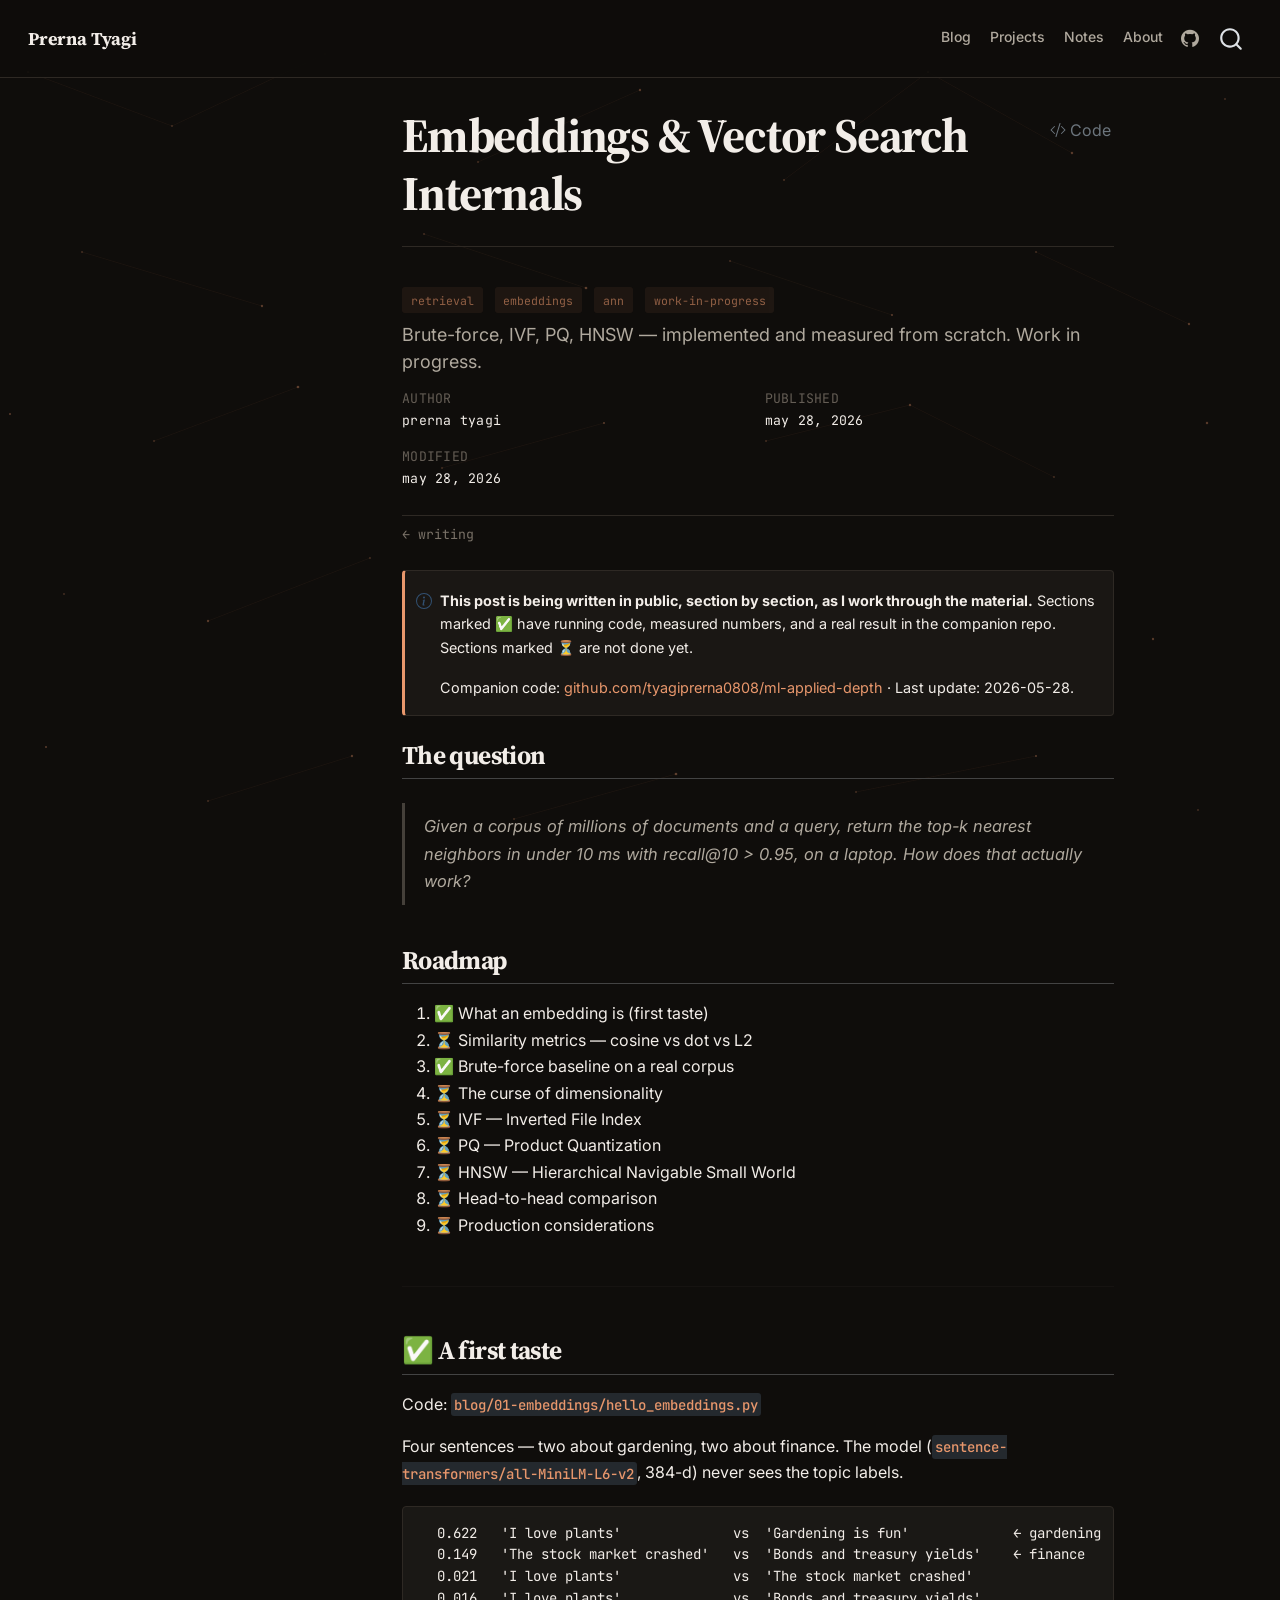
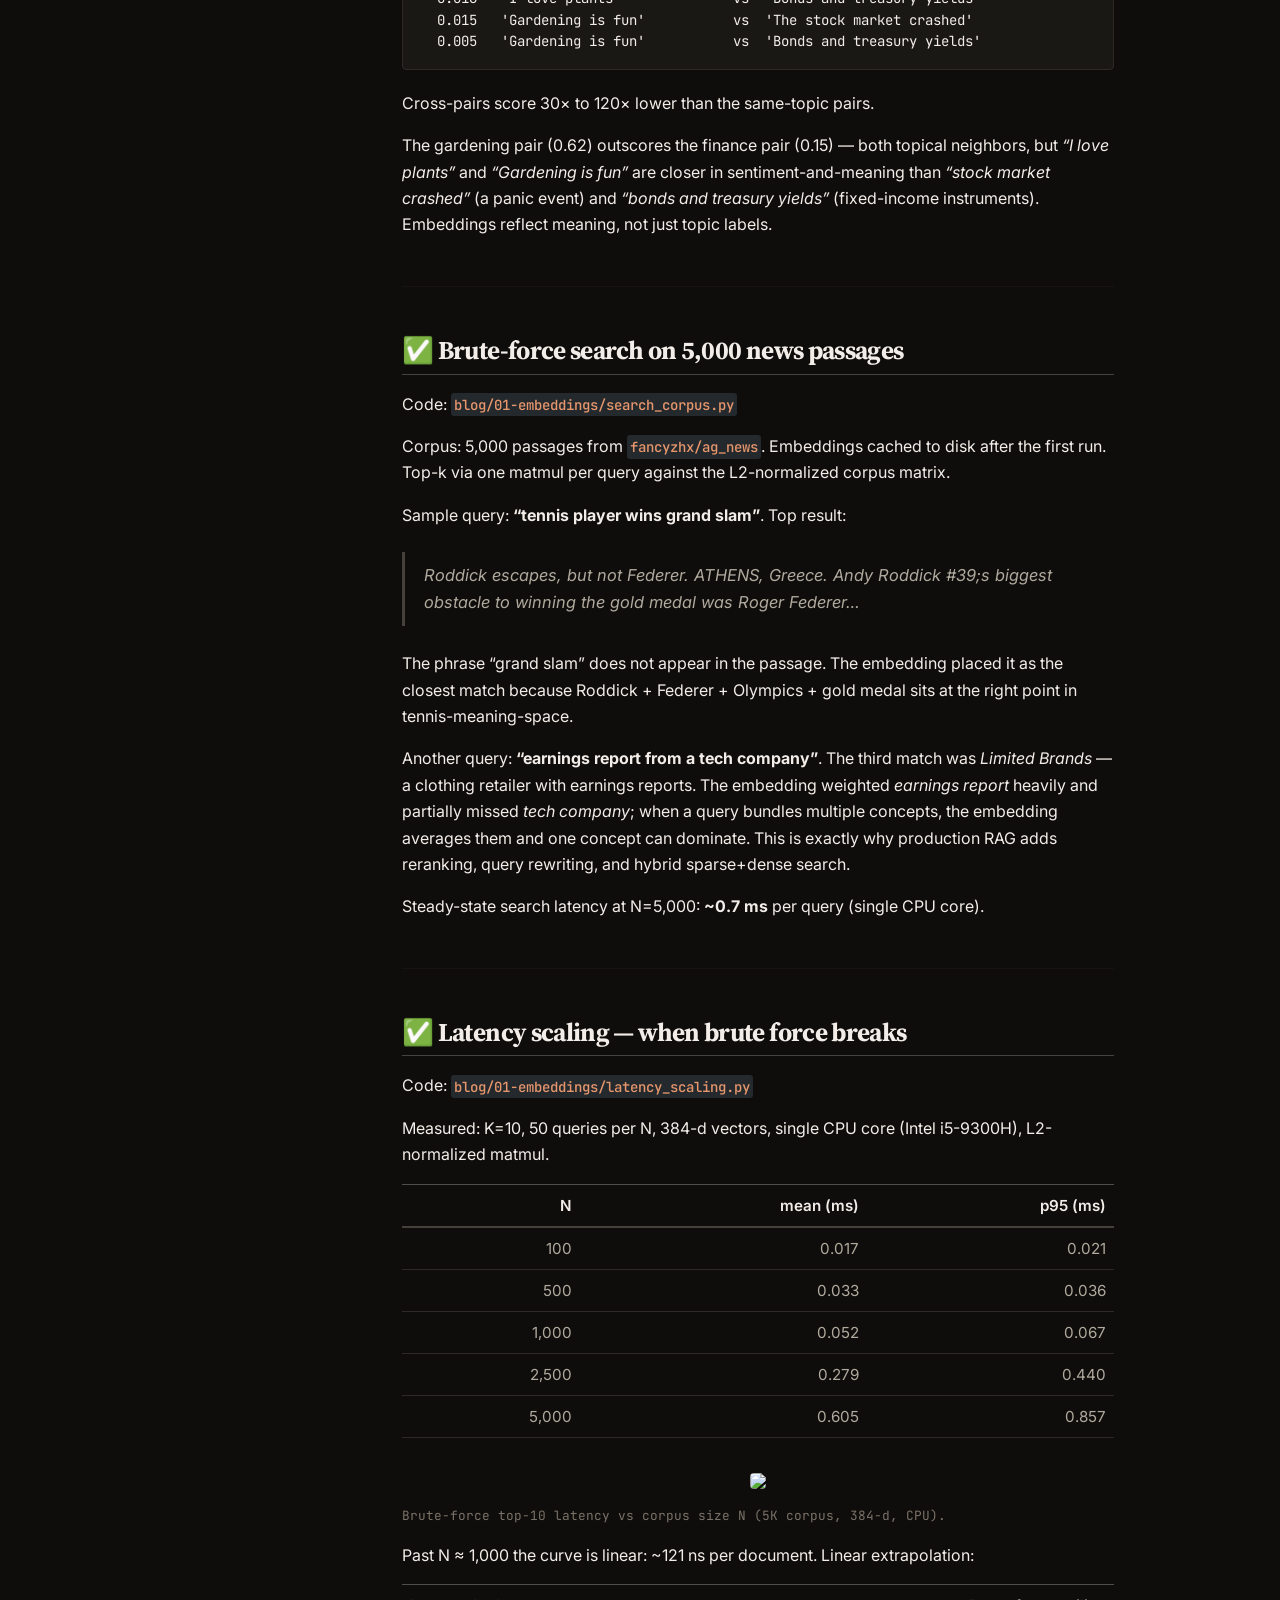
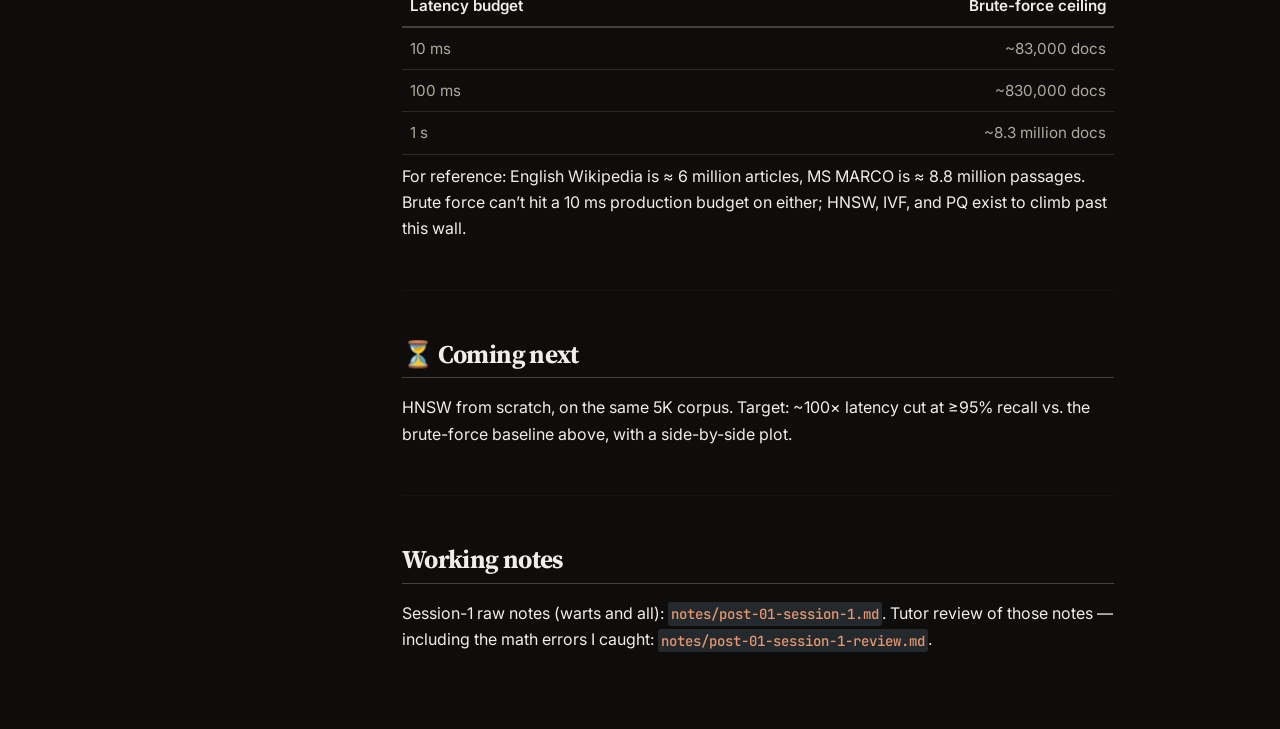
==== commit 70a0930d: "Built site for gh-pages" ====
--- a/posts/01-embeddings-vector-search/index.html
+++ b/posts/01-embeddings-vector-search/index.html
@@ -132,7 +132,15 @@
             <ul class="navbar-nav navbar-nav-scroll ms-auto">
   <li class="nav-item">
     <a class="nav-link" href="../../index.html"> 
-<span class="menu-text">Writing</span></a>
+<span class="menu-text">Blog</span></a>
+  </li>  
+  <li class="nav-item">
+    <a class="nav-link" href="../../projects.html"> 
+<span class="menu-text">Projects</span></a>
+  </li>  
+  <li class="nav-item">
+    <a class="nav-link" href="https://github.com/tyagiprerna0808/ml-applied-depth/tree/main/notes"> 
+<span class="menu-text">Notes</span></a>
   </li>  
   <li class="nav-item">
     <a class="nav-link" href="../../about.html"> 
--- a/styles.css
+++ b/styles.css
@@ -19,9 +19,9 @@
   --text-muted: #7a7268;
 
   /* Accents */
-  --primary: #e8976c;       /* peach */
+  --primary: #e8976c;
   --primary-hover: #f0b08a;
-  --accent: #d4a843;        /* mustard */
+  --accent: #d4a843;
   --sage: #8baf7a;
 
   /* Borders */
@@ -52,7 +52,32 @@
   font-size: 1rem;
   line-height: 1.65;
   font-weight: 400;
-}
+  position: relative;
+}
+
+/* Galaxy / constellation background */
+body::before {
+  content: "";
+  position: fixed;
+  inset: 0;
+  background-image: url('images/galaxy.svg');
+  background-size: cover;
+  background-position: center;
+  background-repeat: no-repeat;
+  opacity: 0.65;
+  z-index: 0;
+  pointer-events: none;
+  animation: galaxyDrift 60s ease-in-out infinite alternate;
+}
+
+@keyframes galaxyDrift {
+  0%   { transform: translate3d(0, 0, 0) scale(1); }
+  50%  { transform: translate3d(-12px, -8px, 0) scale(1.015); }
+  100% { transform: translate3d(8px, -4px, 0) scale(1.025); }
+}
+
+/* Keep content above the bg layer */
+.navbar, main, .quarto-content, .page-layout-article, footer, .nav-footer { position: relative; z-index: 1; }
 
 ::selection { background: var(--primary); color: var(--bg); }
 
@@ -94,14 +119,14 @@
 h2 { font-size: 1.6rem; margin-top: 2.5rem; }
 h3 { font-size: 1.25rem; margin-top: 1.75rem; }
 
-/* ============ Column width ============ */
+/* ============ Layout column ============ */
 
 main, .quarto-content, .page-columns {
   max-width: 760px;
   margin: 0 auto;
-}
-
-.page-layout-article { max-width: 760px; margin: 0 auto; }
+  padding-left: 1.5rem;
+  padding-right: 1.5rem;
+}
 
 /* ============ Navbar ============ */
 
@@ -129,8 +154,9 @@
   color: var(--text-secondary) !important;
 }
 
-.navbar .nav-link:hover {
-  color: var(--text) !important;
+.navbar .nav-link:hover,
+.navbar .nav-link.active {
+  color: var(--primary) !important;
 }
 
 .navbar .navbar-toggler {
@@ -138,7 +164,39 @@
   color: var(--text-secondary);
 }
 
-/* ============ Title block (posts) ============ */
+/* ============ Section heads (Blog/Projects/About landing) ============ */
+
+.section-head {
+  padding: 3.5rem 0 2.5rem;
+}
+
+.section-crumb {
+  font-family: var(--font-mono);
+  font-size: 0.875rem;
+  color: var(--primary);
+  margin: 0 0 1rem;
+  text-transform: lowercase;
+  letter-spacing: 0;
+}
+
+.section-head h1 {
+  font-family: var(--font-serif) !important;
+  font-size: clamp(2.5rem, 6vw, 4rem) !important;
+  font-weight: 800;
+  line-height: 1.05;
+  letter-spacing: -0.03em;
+  margin: 0;
+}
+
+.section-subtitle {
+  margin-top: 1.25rem;
+  font-size: 1.125rem;
+  line-height: 1.6;
+  color: var(--text-secondary);
+  max-width: 640px;
+}
+
+/* ============ Post title block ============ */
 
 .quarto-title-block {
   margin-top: 1rem;
@@ -168,50 +226,9 @@
   letter-spacing: 0.02em;
 }
 
-/* ============ Hero (landing page) ============ */
-
-.hero-block {
-  padding: 3.5rem 0 2rem;
-}
-
-.hero-block h1 {
-  font-family: var(--font-serif) !important;
-  font-size: clamp(2.5rem, 6vw, 4rem) !important;
-  font-weight: 800;
-  line-height: 1.05;
-  letter-spacing: -0.03em;
-  margin: 0;
-  color: var(--text) !important;
-}
-
-.hero-block .role {
-  font-family: var(--font-sans);
-  font-size: 1.05rem;
-  color: var(--text-secondary) !important;
-  margin: 0.5rem 0 0;
-  font-weight: 500;
-}
-
-.hero-block .terminal-tag {
-  font-family: var(--font-mono);
-  font-size: 0.875rem;
-  color: var(--text-muted) !important;
-  margin: 0.75rem 0 0;
-  letter-spacing: 0;
-}
-
-.hero-block > p:not(.role):not(.terminal-tag) {
-  margin-top: 2rem;
-  font-size: 1.05rem;
-  line-height: 1.7;
-  color: var(--text-secondary) !important;
-}
-
-.hero-block + hr { margin-top: 0.5rem; }
-
-/* ============ Listing — Tanul "notebook-cell" cards ============ */
-
-.quarto-listing { margin-top: 1.5rem; }
+/* ============ Listing — notebook-cell cards with counter ============ */
+
+.quarto-listing { margin-top: 1.5rem; counter-reset: post-counter; }
 
 .list > div.quarto-post,
 .list .quarto-post,
@@ -223,6 +240,8 @@
   padding: 1.5rem 1.75rem;
   margin-bottom: 1rem;
   transition: border-left-color 0.2s ease, border-color 0.2s ease;
+  position: relative;
+  counter-increment: post-counter;
 }
 
 .list > div.quarto-post:hover,
@@ -230,6 +249,21 @@
 .quarto-listing-default .list-item:hover {
   border-left-color: var(--primary);
   border-color: var(--border-hover);
+}
+
+/* Post counter "01", "02" on the left side, desktop only */
+@media (min-width: 992px) {
+  .list > div.quarto-post::before,
+  .list .quarto-post::before {
+    content: counter(post-counter, decimal-leading-zero);
+    position: absolute;
+    left: -3.5rem;
+    top: 1.6rem;
+    font-family: var(--font-mono);
+    font-size: 0.85rem;
+    color: var(--text-muted);
+    letter-spacing: 0.05em;
+  }
 }
 
 .quarto-listing .listing-title,
@@ -303,6 +337,174 @@
   color: var(--primary-hover) !important;
 }
 
+/* ============ Projects page cards ============ */
+
+.project-list {
+  display: flex;
+  flex-direction: column;
+  gap: 1rem;
+  margin-top: 1.5rem;
+}
+
+.project-card {
+  display: block;
+  background: var(--bg-surface);
+  border: 1px solid var(--border);
+  border-left: 3px solid var(--border);
+  border-radius: 3px;
+  padding: 1.5rem 1.75rem;
+  text-decoration: none !important;
+  color: var(--text) !important;
+  transition: border-left-color 0.2s ease, border-color 0.2s ease;
+}
+
+.project-card:hover {
+  border-left-color: var(--primary);
+  border-color: var(--border-hover);
+  text-decoration: none !important;
+}
+
+.project-tags {
+  margin-bottom: 0.6rem;
+  display: flex;
+  flex-wrap: wrap;
+  gap: 0.35rem;
+}
+
+.project-tag {
+  background: var(--tag-bg);
+  color: var(--tag-text);
+  font-family: var(--font-mono);
+  font-size: 0.72rem;
+  font-weight: 500;
+  padding: 0.22rem 0.55rem;
+  border-radius: 3px;
+  text-transform: lowercase;
+}
+
+.project-title {
+  font-family: var(--font-serif) !important;
+  font-weight: 700;
+  font-size: 1.4rem !important;
+  color: var(--text) !important;
+  margin: 0 0 0.5rem !important;
+  letter-spacing: -0.01em;
+  line-height: 1.25;
+}
+
+.project-card:hover .project-title { color: var(--primary) !important; }
+
+.project-description {
+  color: var(--text-secondary) !important;
+  font-size: 0.95rem;
+  line-height: 1.55;
+  margin: 0;
+}
+
+/* ============ About page ============ */
+
+.about-hero {
+  display: grid;
+  grid-template-columns: 280px 1fr;
+  gap: 3rem;
+  align-items: start;
+  padding: 3rem 0 2rem;
+}
+
+@media (max-width: 768px) {
+  .about-hero {
+    grid-template-columns: 1fr;
+    gap: 2rem;
+    padding: 2rem 0 1rem;
+  }
+}
+
+.about-photo-wrap {
+  position: relative;
+  width: 280px;
+  height: 336px;
+}
+
+@media (max-width: 768px) {
+  .about-photo-wrap {
+    width: 220px;
+    height: 264px;
+    margin: 0 auto;
+  }
+}
+
+.about-photo {
+  position: relative;
+  width: 100%;
+  height: 100%;
+  object-fit: cover;
+  border-radius: 8px;
+  z-index: 1;
+  border: 1px solid var(--border);
+}
+
+.about-photo-halo {
+  position: absolute;
+  inset: -8px;
+  background: linear-gradient(135deg, #e8976c, #d4a843, #8baf7a);
+  filter: blur(24px);
+  opacity: 0.35;
+  border-radius: 12px;
+  z-index: 0;
+}
+
+.about-name {
+  font-family: var(--font-serif) !important;
+  font-size: clamp(2.4rem, 5vw, 3.5rem) !important;
+  font-weight: 800;
+  letter-spacing: -0.03em;
+  line-height: 1.05;
+  margin: 0.5rem 0 1rem !important;
+}
+
+.about-tagline {
+  font-size: 1.15rem;
+  color: var(--text) !important;
+  margin: 0 0 1rem;
+  line-height: 1.55;
+}
+
+.about-tagline strong { color: var(--primary); font-weight: 600; }
+
+.about-bio {
+  color: var(--text-secondary) !important;
+  margin: 0 0 1.5rem;
+  font-size: 1rem;
+  line-height: 1.65;
+}
+
+.about-links {
+  display: flex;
+  gap: 0.6rem;
+  margin-top: 1rem;
+}
+
+.about-links a {
+  display: inline-flex;
+  align-items: center;
+  justify-content: center;
+  width: 42px;
+  height: 42px;
+  border: 1px solid var(--border);
+  border-radius: 6px;
+  color: var(--text-secondary) !important;
+  background: var(--bg-surface);
+  transition: all 0.15s ease;
+  text-decoration: none !important;
+}
+
+.about-links a:hover {
+  color: var(--primary) !important;
+  border-color: var(--primary);
+  background: var(--bg-elevated);
+  text-decoration: none !important;
+}
+
 /* ============ Code blocks ============ */
 
 pre, code, kbd, samp {
@@ -338,7 +540,6 @@
 
 a code:not(pre code) { color: var(--primary); }
 
-/* Subtle syntax highlight tuned to palette */
 .sourceCode { background: var(--code-bg); }
 code span.kw { color: var(--primary); }
 code span.dt { color: var(--accent); }
@@ -348,7 +549,6 @@
 code span.dv, code span.fl { color: var(--accent); }
 code span.cn { color: var(--accent); }
 
-/* Code copy button */
 .code-copy-button {
   color: var(--text-muted) !important;
   background: transparent !important;
@@ -465,19 +665,6 @@
   text-decoration: none;
 }
 
-/* ============ Section heading on landing (Writing) ============ */
-
-.landing-section-heading {
-  font-family: var(--font-mono);
-  font-size: 0.85rem;
-  text-transform: uppercase;
-  letter-spacing: 0.08em;
-  color: var(--text-muted);
-  margin: 2.5rem 0 1rem;
-  border-bottom: 1px solid var(--border);
-  padding-bottom: 0.6rem;
-}
-
 /* ============ Footer ============ */
 
 .nav-footer, .page-footer, footer.footer {
@@ -499,7 +686,7 @@
   color: var(--primary) !important;
 }
 
-/* ============ Misc darkly overrides ============ */
+/* ============ Misc ============ */
 
 .card, .quarto-listing-cols {
   background: var(--bg-surface) !important;
@@ -512,16 +699,6 @@
   border-color: var(--border) !important;
 }
 
-/* About page (trestles template) — push it dark */
-.about-link, .about-links a {
-  color: var(--primary) !important;
-}
-
-.about-link:hover, .about-links a:hover {
-  color: var(--primary-hover) !important;
-}
-
-/* TOC if it ever appears */
 #TOC, nav#TOC {
   font-family: var(--font-sans);
   font-size: 0.875rem;
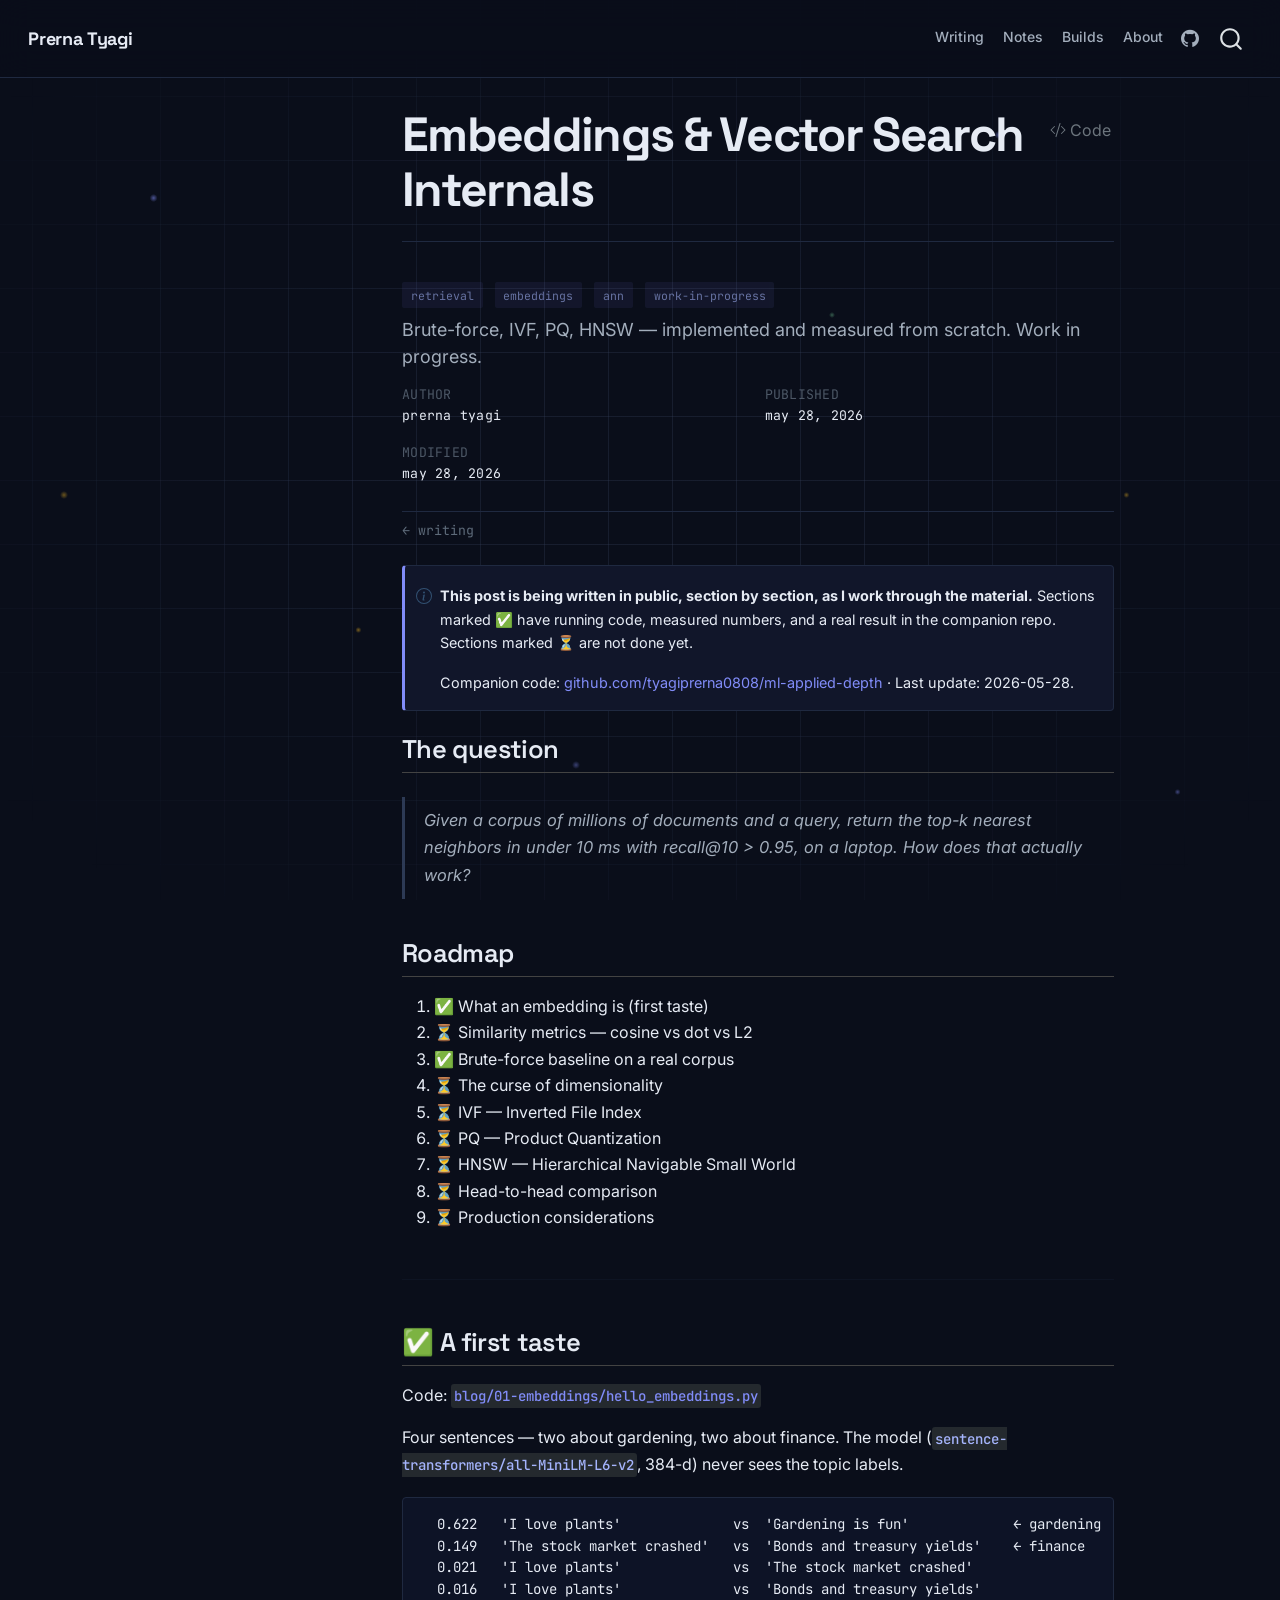
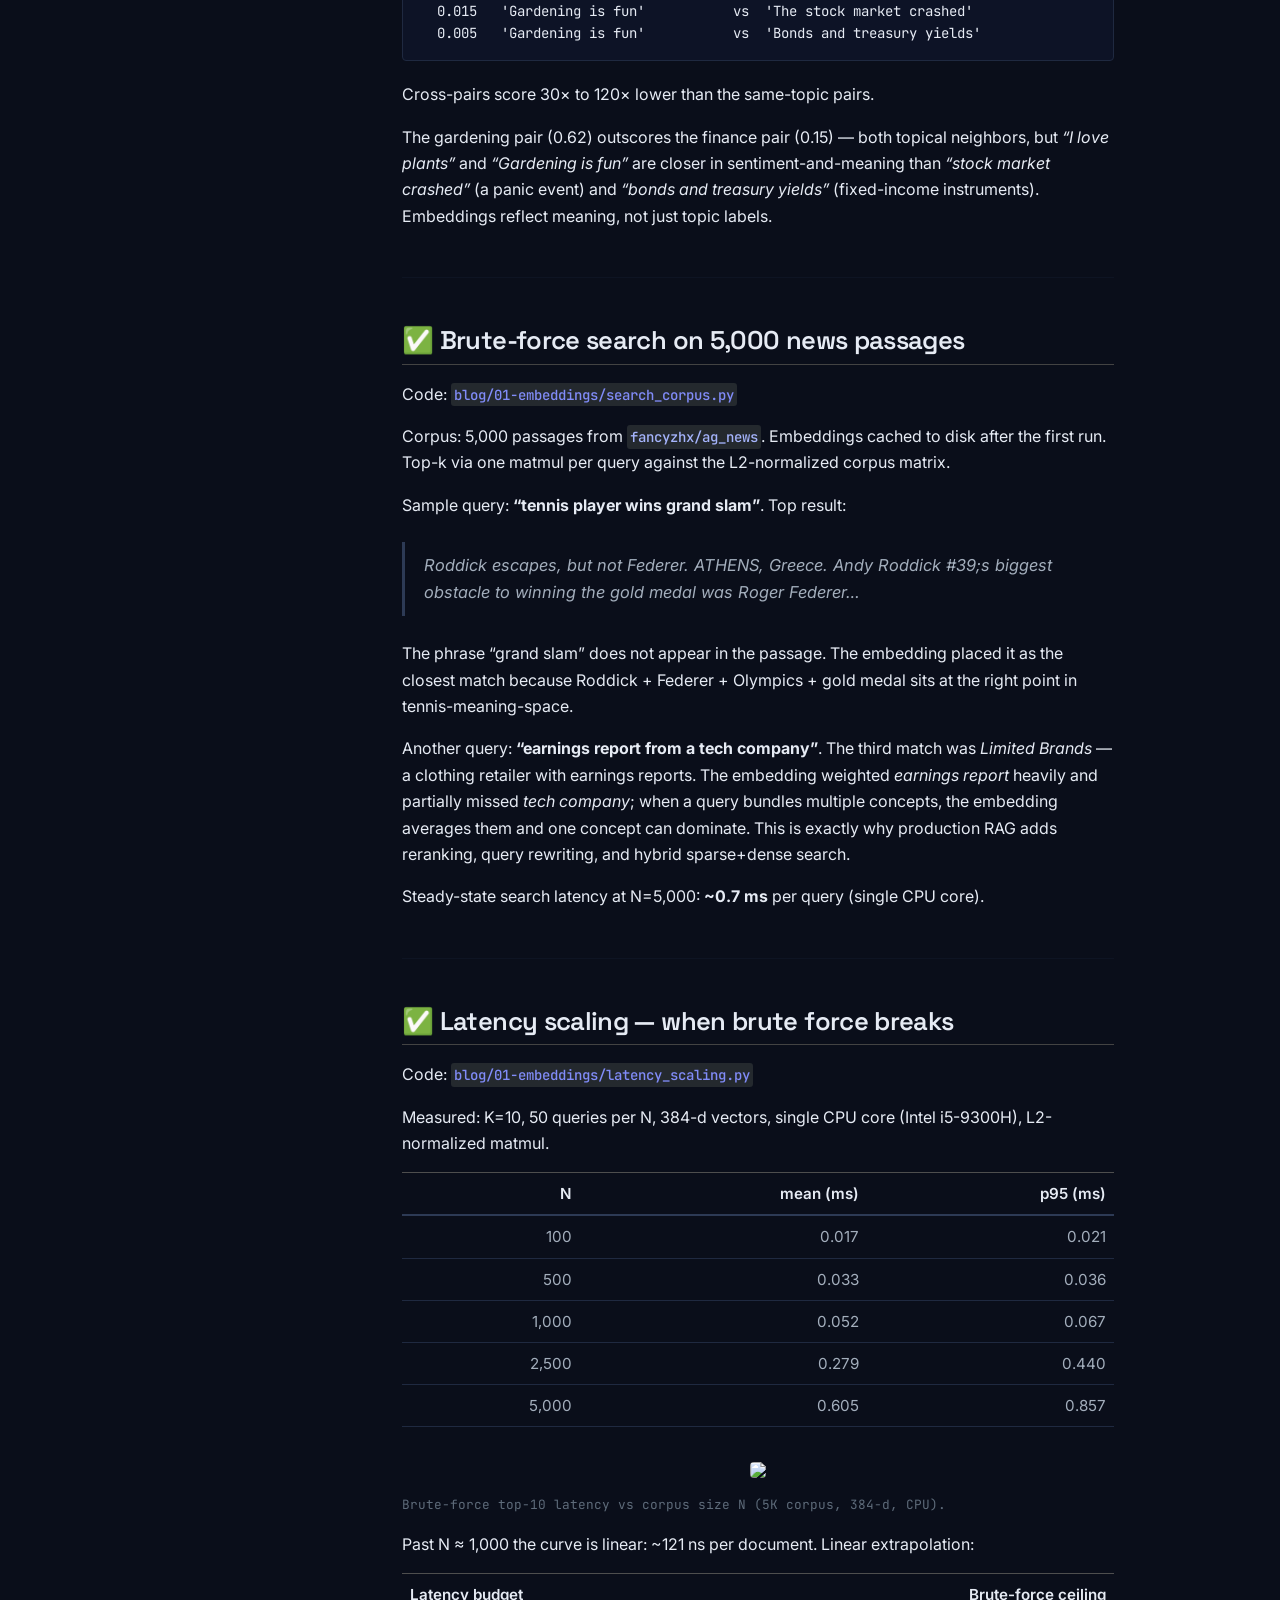
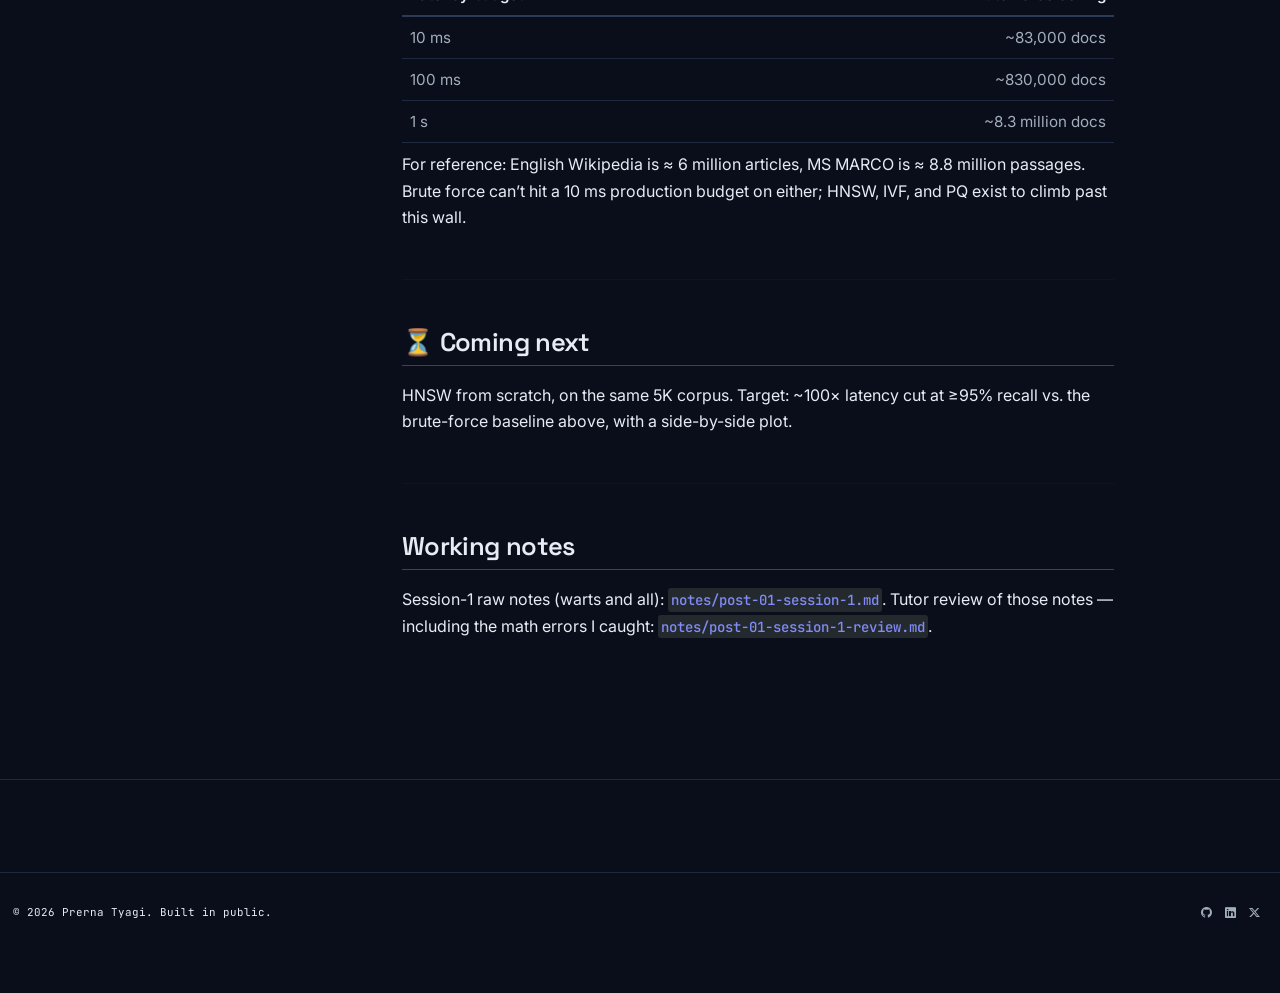
==== commit b79faaf6: "Built site for gh-pages" ====
--- a/posts/01-embeddings-vector-search/index.html
+++ b/posts/01-embeddings-vector-search/index.html
@@ -132,15 +132,15 @@
             <ul class="navbar-nav navbar-nav-scroll ms-auto">
   <li class="nav-item">
     <a class="nav-link" href="../../index.html"> 
-<span class="menu-text">Blog</span></a>
-  </li>  
-  <li class="nav-item">
-    <a class="nav-link" href="../../projects.html"> 
-<span class="menu-text">Projects</span></a>
+<span class="menu-text">Writing</span></a>
   </li>  
   <li class="nav-item">
     <a class="nav-link" href="https://github.com/tyagiprerna0808/ml-applied-depth/tree/main/notes"> 
 <span class="menu-text">Notes</span></a>
+  </li>  
+  <li class="nav-item">
+    <a class="nav-link" href="../../projects.html"> 
+<span class="menu-text">Builds</span></a>
   </li>  
   <li class="nav-item">
     <a class="nav-link" href="../../about.html"> 
@@ -934,6 +934,38 @@
 <span id="cb2-113"><a href="#cb2-113" aria-hidden="true" tabindex="-1"></a>Session-1 raw notes (warts and all): <span class="co">[</span><span class="ot">`notes/post-01-session-1.md`</span><span class="co">](https://github.com/tyagiprerna0808/ml-applied-depth/blob/main/notes/post-01-session-1.md)</span>. Tutor review of those notes — including the math errors I caught: <span class="co">[</span><span class="ot">`notes/post-01-session-1-review.md`</span><span class="co">](https://github.com/tyagiprerna0808/ml-applied-depth/blob/main/notes/post-01-session-1-review.md)</span>.</span></code></pre></div><button title="Copy to Clipboard" class="code-copy-button" data-in-quarto-modal=""><i class="bi"></i></button></div>
 </div></div></div></div></div>
 </div> <!-- /content -->
+<footer class="footer">
+  <div class="nav-footer">
+    <div class="nav-footer-left">
+<p>© 2026 Prerna Tyagi. Built in public.</p>
+</div>   
+    <div class="nav-footer-center">
+      &nbsp;
+    </div>
+    <div class="nav-footer-right">
+      <ul class="footer-items list-unstyled">
+    <li class="nav-item compact">
+    <a class="nav-link" href="https://github.com/tyagiprerna0808">
+      <i class="bi bi-github" role="img" aria-label="GitHub">
+</i> 
+    </a>
+  </li>  
+    <li class="nav-item compact">
+    <a class="nav-link" href="https://www.linkedin.com/in/prerna-tyagi-/">
+      <i class="bi bi-linkedin" role="img" aria-label="LinkedIn">
+</i> 
+    </a>
+  </li>  
+    <li class="nav-item compact">
+    <a class="nav-link" href="https://x.com/prernaaa0808">
+      <i class="bi bi-twitter-x" role="img" aria-label="X">
+</i> 
+    </a>
+  </li>  
+</ul>
+    </div>
+  </div>
+</footer>
 
 
 
--- a/styles.css
+++ b/styles.css
@@ -1,43 +1,46 @@
 /* ============================================================
-   Prerna Tyagi blog — warm-dark earth palette, Tanul-vibe
-   Stack: Quarto darkly + this stylesheet
+   Prerna Tyagi — engineering blueprint, deep ink + indigo/amber
+   Distinct from common warm-earth AI blogs.
    ============================================================ */
 
-@import url('https://fonts.googleapis.com/css2?family=Inter:wght@400;500;600;700;800&family=JetBrains+Mono:wght@400;500;600&family=Source+Serif+4:opsz,wght@8..60,400;8..60,600;8..60,700;8..60,800&display=swap');
+@import url('https://fonts.googleapis.com/css2?family=Inter:wght@400;500;600;700;800&family=JetBrains+Mono:wght@400;500;600&family=Space+Grotesk:wght@500;600;700&display=swap');
 
 :root {
   color-scheme: dark;
 
-  /* Surfaces */
-  --bg: #0f0d0b;
-  --bg-surface: #1a1714;
-  --bg-elevated: #2a2520;
+  /* Surfaces — deep ink, slight blue undertone */
+  --bg: #0a0e1a;
+  --bg-surface: #11162a;
+  --bg-elevated: #1a2138;
 
   /* Text */
-  --text: #f2ede8;
-  --text-secondary: #b0a99e;
-  --text-muted: #7a7268;
+  --text: #e6ebf4;
+  --text-secondary: #a3aebc;
+  --text-muted: #5e6b7a;
 
   /* Accents */
-  --primary: #e8976c;
-  --primary-hover: #f0b08a;
-  --accent: #d4a843;
-  --sage: #8baf7a;
+  --primary: #818cf8;         /* indigo — blueprint */
+  --primary-hover: #a5b4fc;
+  --accent: #fbbf24;          /* amber — highlight */
+  --success: #86efac;         /* sage — shipped */
+  --warning: #fbbf24;         /* amber — wip */
+  --muted: #5e6b7a;
 
   /* Borders */
-  --border: #2e2924;
-  --border-hover: #45403a;
+  --border: #1f2940;
+  --border-hover: #2d3a55;
+  --grid-line: rgba(60, 73, 105, 0.32);
 
   /* Code */
-  --code-bg: #1a1815;
+  --code-bg: #0d1326;
 
   /* Tag pills */
-  --tag-bg: rgba(232, 151, 108, 0.12);
-  --tag-text: #e8976c;
+  --tag-bg: rgba(129, 140, 248, 0.13);
+  --tag-text: #a5b4fc;
 
   /* Fonts */
   --font-sans:  'Inter', -apple-system, BlinkMacSystemFont, 'Segoe UI', Roboto, sans-serif;
-  --font-serif: 'Source Serif 4', Georgia, 'Times New Roman', serif;
+  --font-display: 'Space Grotesk', 'Inter', sans-serif;
   --font-mono:  'JetBrains Mono', ui-monospace, 'SF Mono', Menlo, Consolas, monospace;
 }
 
@@ -55,29 +58,58 @@
   position: relative;
 }
 
-/* Galaxy / constellation background */
+/* Engineering blueprint grid — fixed background */
 body::before {
   content: "";
   position: fixed;
   inset: 0;
-  background-image: url('images/galaxy.svg');
-  background-size: cover;
-  background-position: center;
-  background-repeat: no-repeat;
-  opacity: 0.65;
+  background-image:
+    linear-gradient(var(--grid-line) 1px, transparent 1px),
+    linear-gradient(90deg, var(--grid-line) 1px, transparent 1px);
+  background-size: 64px 64px;
+  background-position: 32px 32px;
+  pointer-events: none;
   z-index: 0;
+  opacity: 0.85;
+  animation: gridDrift 80s linear infinite;
+  mask-image: radial-gradient(ellipse at center, black 30%, transparent 90%);
+  -webkit-mask-image: radial-gradient(ellipse at center, black 30%, transparent 90%);
+}
+
+@keyframes gridDrift {
+  from { background-position: 32px 32px; }
+  to   { background-position: 96px 96px; }
+}
+
+/* Sparse indigo + amber accent dots overlay */
+body::after {
+  content: "";
+  position: fixed;
+  inset: 0;
+  background-image:
+    radial-gradient(circle 1.5px at 12% 22%, rgba(129, 140, 248, 0.55), transparent 4px),
+    radial-gradient(circle 1px at 28% 70%, rgba(251, 191, 36, 0.45), transparent 3px),
+    radial-gradient(circle 1.5px at 78% 15%, rgba(129, 140, 248, 0.45), transparent 4px),
+    radial-gradient(circle 1px at 88% 55%, rgba(251, 191, 36, 0.4), transparent 3px),
+    radial-gradient(circle 1.5px at 45% 85%, rgba(129, 140, 248, 0.4), transparent 4px),
+    radial-gradient(circle 1px at 65% 35%, rgba(134, 239, 172, 0.35), transparent 3px),
+    radial-gradient(circle 1.5px at 5% 55%, rgba(251, 191, 36, 0.4), transparent 4px),
+    radial-gradient(circle 1px at 92% 88%, rgba(129, 140, 248, 0.45), transparent 3px);
   pointer-events: none;
-  animation: galaxyDrift 60s ease-in-out infinite alternate;
-}
-
-@keyframes galaxyDrift {
-  0%   { transform: translate3d(0, 0, 0) scale(1); }
-  50%  { transform: translate3d(-12px, -8px, 0) scale(1.015); }
-  100% { transform: translate3d(8px, -4px, 0) scale(1.025); }
-}
-
-/* Keep content above the bg layer */
-.navbar, main, .quarto-content, .page-layout-article, footer, .nav-footer { position: relative; z-index: 1; }
+  z-index: 0;
+  animation: dotsPulse 8s ease-in-out infinite alternate;
+}
+
+@keyframes dotsPulse {
+  from { opacity: 0.7; }
+  to   { opacity: 1; }
+}
+
+/* Keep content above bg layers */
+.navbar, main, .quarto-content, .page-layout-article, footer, .nav-footer, .page-footer {
+  position: relative;
+  z-index: 1;
+}
 
 ::selection { background: var(--primary); color: var(--bg); }
 
@@ -101,23 +133,23 @@
 
 p { color: var(--text); }
 
-/* ============ Headings — serif ============ */
+/* ============ Headings — Space Grotesk, sans ============ */
 
 h1, h2, h3, h4, h5, h6,
 .title, .quarto-title-block .title {
-  font-family: var(--font-serif) !important;
+  font-family: var(--font-display) !important;
   font-weight: 700;
   letter-spacing: -0.025em;
-  line-height: 1.2;
-  color: var(--text) !important;
-}
-
-h1, .quarto-title-block .title { font-size: 2.25rem; }
+  line-height: 1.15;
+  color: var(--text) !important;
+}
+
+h1, .quarto-title-block .title { font-size: 2.25rem; font-weight: 700; }
 @media (min-width: 768px) {
-  h1, .quarto-title-block .title { font-size: 3rem; }
-}
-h2 { font-size: 1.6rem; margin-top: 2.5rem; }
-h3 { font-size: 1.25rem; margin-top: 1.75rem; }
+  h1, .quarto-title-block .title { font-size: 3rem; letter-spacing: -0.035em; }
+}
+h2 { font-size: 1.6rem; margin-top: 2.5rem; font-weight: 600; }
+h3 { font-size: 1.25rem; margin-top: 1.75rem; font-weight: 600; }
 
 /* ============ Layout column ============ */
 
@@ -131,7 +163,7 @@
 /* ============ Navbar ============ */
 
 .navbar {
-  background: rgba(15, 13, 11, 0.78) !important;
+  background: rgba(10, 14, 26, 0.78) !important;
   backdrop-filter: blur(16px);
   -webkit-backdrop-filter: blur(16px);
   border-bottom: 1px solid var(--border);
@@ -139,7 +171,7 @@
 }
 
 .navbar-brand {
-  font-family: var(--font-serif) !important;
+  font-family: var(--font-display) !important;
   font-weight: 700;
   font-size: 1.125rem;
   color: var(--text) !important;
@@ -164,7 +196,7 @@
   color: var(--text-secondary);
 }
 
-/* ============ Section heads (Blog/Projects/About landing) ============ */
+/* ============ Section heads ============ */
 
 .section-head {
   padding: 3.5rem 0 2.5rem;
@@ -180,11 +212,11 @@
 }
 
 .section-head h1 {
-  font-family: var(--font-serif) !important;
+  font-family: var(--font-display) !important;
   font-size: clamp(2.5rem, 6vw, 4rem) !important;
-  font-weight: 800;
+  font-weight: 700;
   line-height: 1.05;
-  letter-spacing: -0.03em;
+  letter-spacing: -0.035em;
   margin: 0;
 }
 
@@ -226,55 +258,38 @@
   letter-spacing: 0.02em;
 }
 
-/* ============ Listing — notebook-cell cards with counter ============ */
-
-.quarto-listing { margin-top: 1.5rem; counter-reset: post-counter; }
+/* ============ Listing — blueprint cards ============ */
+
+.quarto-listing { margin-top: 1.5rem; }
 
 .list > div.quarto-post,
 .list .quarto-post,
 .quarto-listing-default .list-item {
   background: var(--bg-surface);
   border: 1px solid var(--border);
-  border-left: 3px solid var(--border);
-  border-radius: 3px;
+  border-radius: 4px;
   padding: 1.5rem 1.75rem;
   margin-bottom: 1rem;
-  transition: border-left-color 0.2s ease, border-color 0.2s ease;
+  transition: border-color 0.2s ease, transform 0.2s ease;
   position: relative;
-  counter-increment: post-counter;
 }
 
 .list > div.quarto-post:hover,
 .list .quarto-post:hover,
 .quarto-listing-default .list-item:hover {
-  border-left-color: var(--primary);
-  border-color: var(--border-hover);
-}
-
-/* Post counter "01", "02" on the left side, desktop only */
-@media (min-width: 992px) {
-  .list > div.quarto-post::before,
-  .list .quarto-post::before {
-    content: counter(post-counter, decimal-leading-zero);
-    position: absolute;
-    left: -3.5rem;
-    top: 1.6rem;
-    font-family: var(--font-mono);
-    font-size: 0.85rem;
-    color: var(--text-muted);
-    letter-spacing: 0.05em;
-  }
+  border-color: var(--primary);
+  transform: translateY(-1px);
 }
 
 .quarto-listing .listing-title,
 .quarto-post .listing-title {
-  font-family: var(--font-serif) !important;
+  font-family: var(--font-display) !important;
   font-weight: 700;
   font-size: 1.5rem !important;
   color: var(--text) !important;
-  letter-spacing: -0.01em;
+  letter-spacing: -0.02em;
   margin: 0 0 0.5rem;
-  line-height: 1.25;
+  line-height: 1.2;
 }
 
 .quarto-listing .listing-title a,
@@ -293,7 +308,7 @@
 .quarto-post .listing-description {
   color: var(--text-secondary) !important;
   font-size: 0.96rem;
-  line-height: 1.5;
+  line-height: 1.55;
   margin: 0.25rem 0 0.75rem;
 }
 
@@ -323,7 +338,7 @@
   font-size: 0.72rem !important;
   font-weight: 500 !important;
   padding: 0.22rem 0.55rem !important;
-  border-radius: 3px !important;
+  border-radius: 2px !important;
   border: none !important;
   text-transform: lowercase;
   margin-right: 0.35rem;
@@ -333,11 +348,34 @@
 
 .listing-category:hover,
 .quarto-category:hover {
-  background: rgba(232, 151, 108, 0.22) !important;
+  background: rgba(129, 140, 248, 0.22) !important;
   color: var(--primary-hover) !important;
 }
 
-/* ============ Projects page cards ============ */
+/* ============ Status badges — signature element ============ */
+
+.status-badge {
+  display: inline-block;
+  font-family: var(--font-mono);
+  font-size: 0.68rem;
+  font-weight: 500;
+  padding: 0.15rem 0.5rem;
+  border-radius: 2px;
+  letter-spacing: 0.02em;
+  text-transform: lowercase;
+  line-height: 1.6;
+}
+
+.status-badge::before {
+  content: "● ";
+  margin-right: 0.15rem;
+}
+
+.status-shipped { background: rgba(134, 239, 172, 0.11); color: var(--success); }
+.status-wip     { background: rgba(251, 191, 36, 0.14);  color: var(--warning); }
+.status-planned { background: rgba(160, 168, 180, 0.08); color: var(--text-muted); }
+
+/* ============ Projects: build cards ============ */
 
 .project-list {
   display: flex;
@@ -350,22 +388,29 @@
   display: block;
   background: var(--bg-surface);
   border: 1px solid var(--border);
-  border-left: 3px solid var(--border);
-  border-radius: 3px;
+  border-radius: 4px;
   padding: 1.5rem 1.75rem;
   text-decoration: none !important;
   color: var(--text) !important;
-  transition: border-left-color 0.2s ease, border-color 0.2s ease;
+  transition: border-color 0.2s ease, transform 0.2s ease;
+  position: relative;
 }
 
 .project-card:hover {
-  border-left-color: var(--primary);
-  border-color: var(--border-hover);
+  border-color: var(--primary);
+  transform: translateY(-1px);
   text-decoration: none !important;
 }
 
+.project-card-head {
+  display: flex;
+  justify-content: space-between;
+  align-items: flex-start;
+  gap: 1rem;
+  margin-bottom: 0.6rem;
+}
+
 .project-tags {
-  margin-bottom: 0.6rem;
   display: flex;
   flex-wrap: wrap;
   gap: 0.35rem;
@@ -378,18 +423,18 @@
   font-size: 0.72rem;
   font-weight: 500;
   padding: 0.22rem 0.55rem;
-  border-radius: 3px;
+  border-radius: 2px;
   text-transform: lowercase;
 }
 
 .project-title {
-  font-family: var(--font-serif) !important;
+  font-family: var(--font-display) !important;
   font-weight: 700;
   font-size: 1.4rem !important;
   color: var(--text) !important;
   margin: 0 0 0.5rem !important;
-  letter-spacing: -0.01em;
-  line-height: 1.25;
+  letter-spacing: -0.02em;
+  line-height: 1.2;
 }
 
 .project-card:hover .project-title { color: var(--primary) !important; }
@@ -438,26 +483,26 @@
   width: 100%;
   height: 100%;
   object-fit: cover;
-  border-radius: 8px;
+  border-radius: 6px;
   z-index: 1;
   border: 1px solid var(--border);
 }
 
 .about-photo-halo {
   position: absolute;
-  inset: -8px;
-  background: linear-gradient(135deg, #e8976c, #d4a843, #8baf7a);
-  filter: blur(24px);
-  opacity: 0.35;
+  inset: -10px;
+  background: linear-gradient(135deg, #818cf8, #fbbf24, #86efac);
+  filter: blur(28px);
+  opacity: 0.28;
   border-radius: 12px;
   z-index: 0;
 }
 
 .about-name {
-  font-family: var(--font-serif) !important;
+  font-family: var(--font-display) !important;
   font-size: clamp(2.4rem, 5vw, 3.5rem) !important;
-  font-weight: 800;
-  letter-spacing: -0.03em;
+  font-weight: 700;
+  letter-spacing: -0.04em;
   line-height: 1.05;
   margin: 0.5rem 0 1rem !important;
 }
@@ -543,7 +588,7 @@
 .sourceCode { background: var(--code-bg); }
 code span.kw { color: var(--primary); }
 code span.dt { color: var(--accent); }
-code span.st { color: var(--sage); }
+code span.st { color: var(--success); }
 code span.co { color: var(--text-muted); font-style: italic; }
 code span.fu { color: var(--primary); }
 code span.dv, code span.fl { color: var(--accent); }
@@ -567,7 +612,7 @@
 
 div.callout-note { border-left-color: var(--primary) !important; }
 div.callout-warning { border-left-color: var(--accent) !important; }
-div.callout-tip { border-left-color: var(--sage) !important; }
+div.callout-tip { border-left-color: var(--success) !important; }
 
 .callout-body, .callout-body-container, .callout-content {
   color: var(--text) !important;
@@ -672,11 +717,13 @@
   border-top: 1px solid var(--border) !important;
   color: var(--text-muted) !important;
   font-family: var(--font-mono);
-  font-size: 0.8rem !important;
+  font-size: 0.825rem !important;
   margin-top: 4rem;
-  padding-top: 1.5rem;
-  padding-bottom: 1.5rem;
-}
+  padding-top: 1.75rem;
+  padding-bottom: 1.75rem;
+}
+
+.nav-footer .nav-footer-left, .page-footer .page-footer-left { color: var(--text-muted); }
 
 .nav-footer a, .page-footer a {
   color: var(--text-secondary) !important;
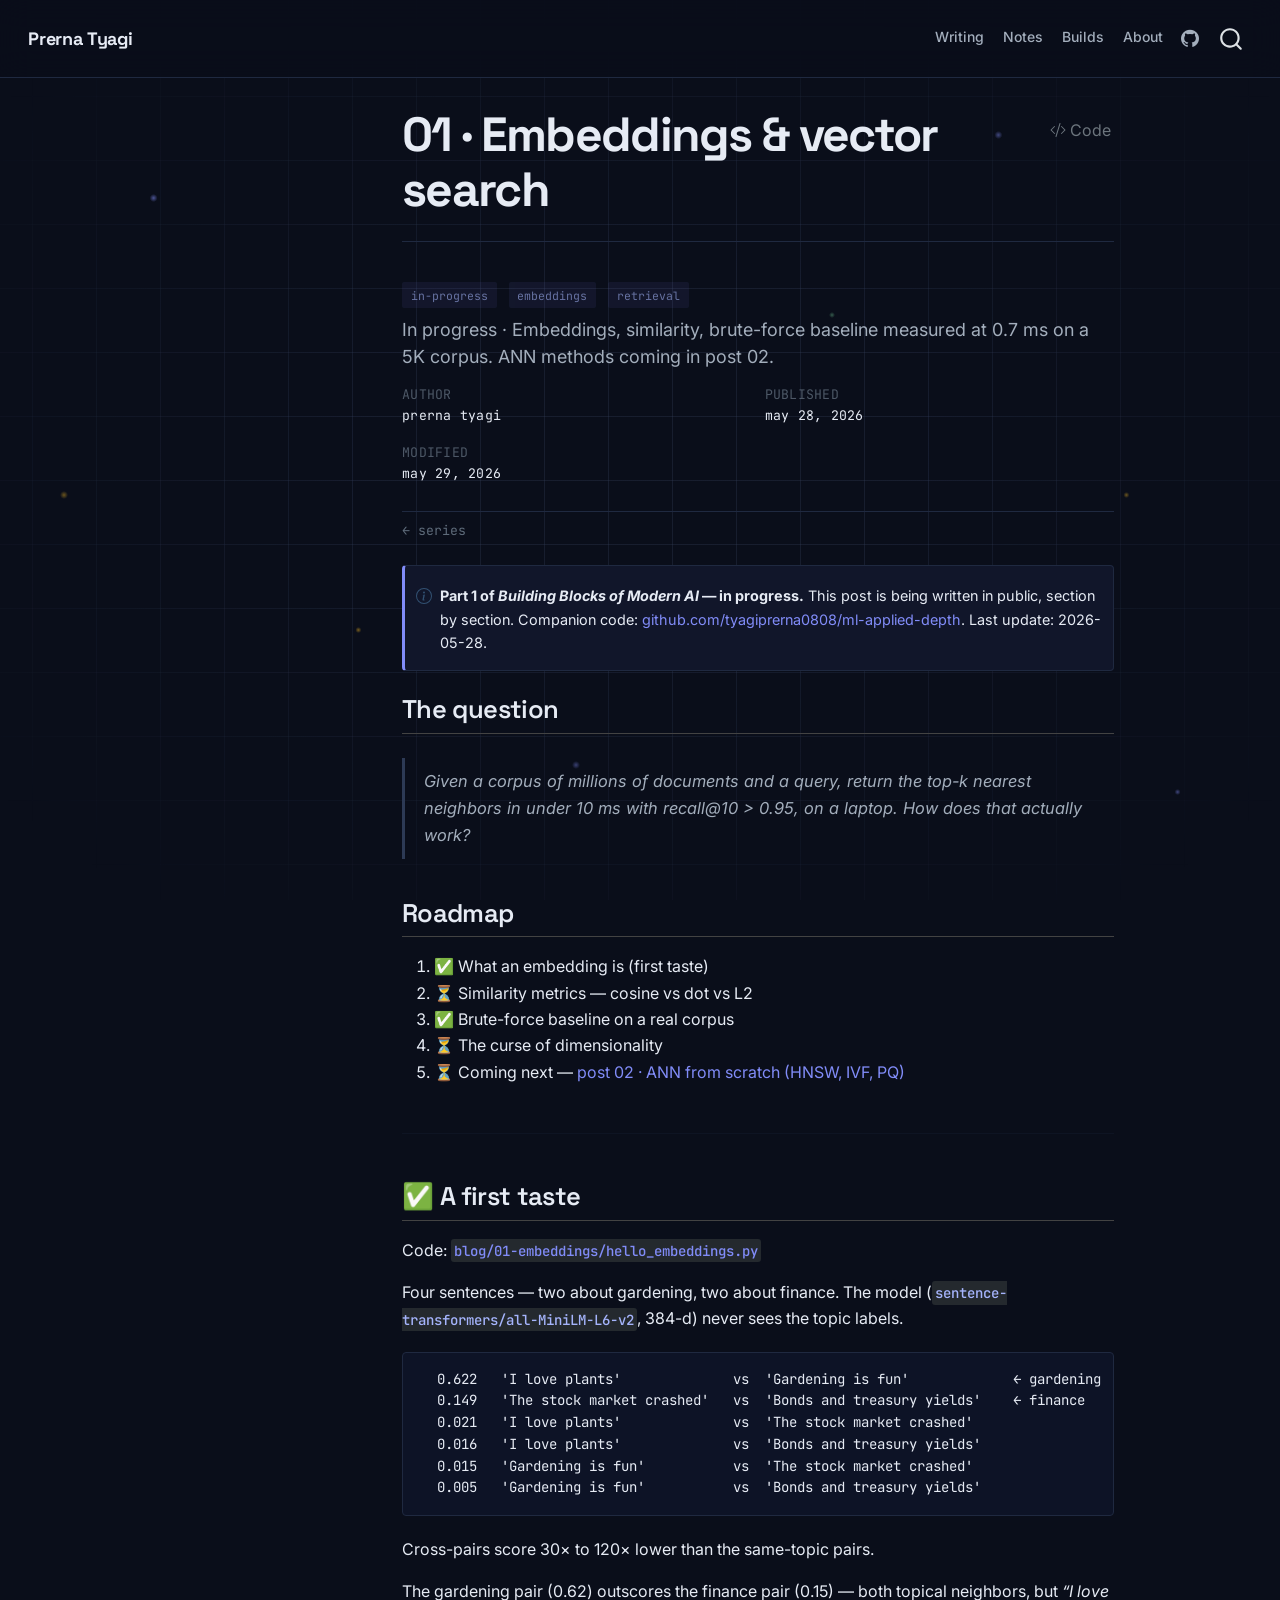
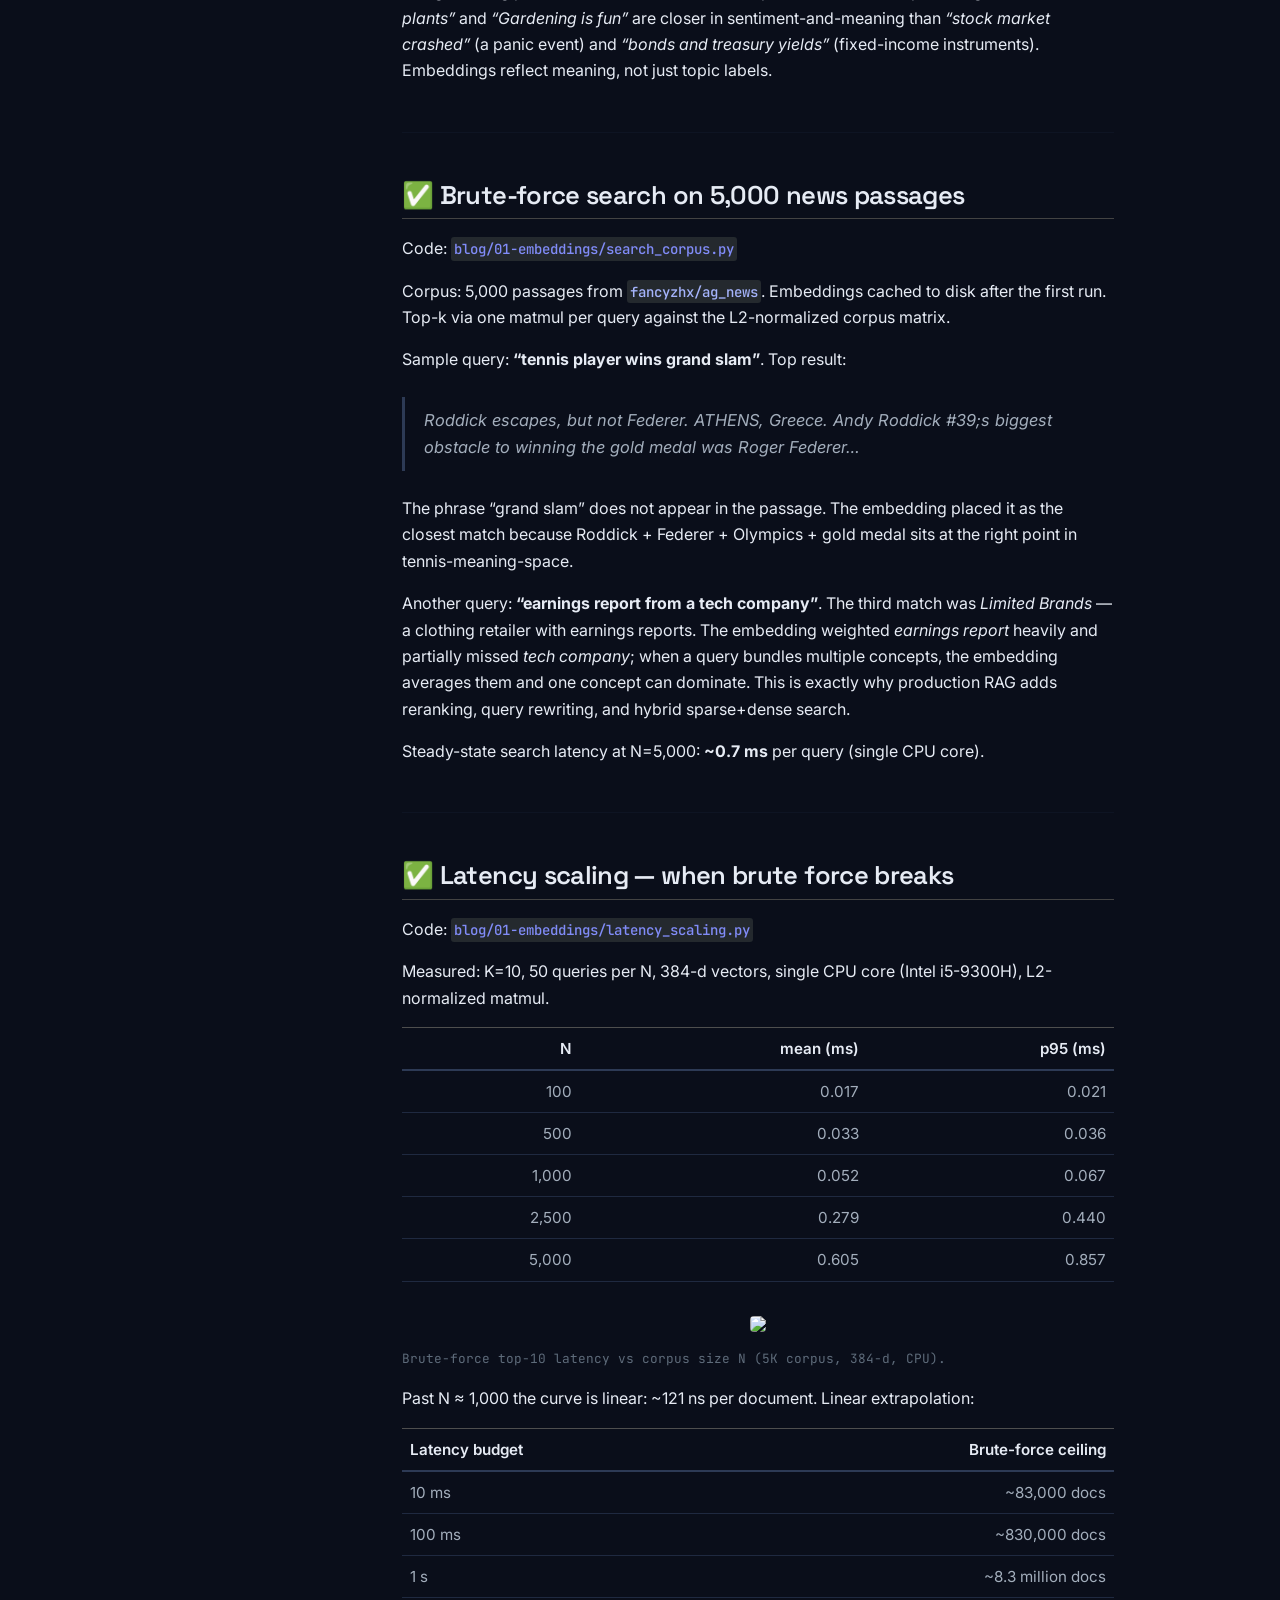
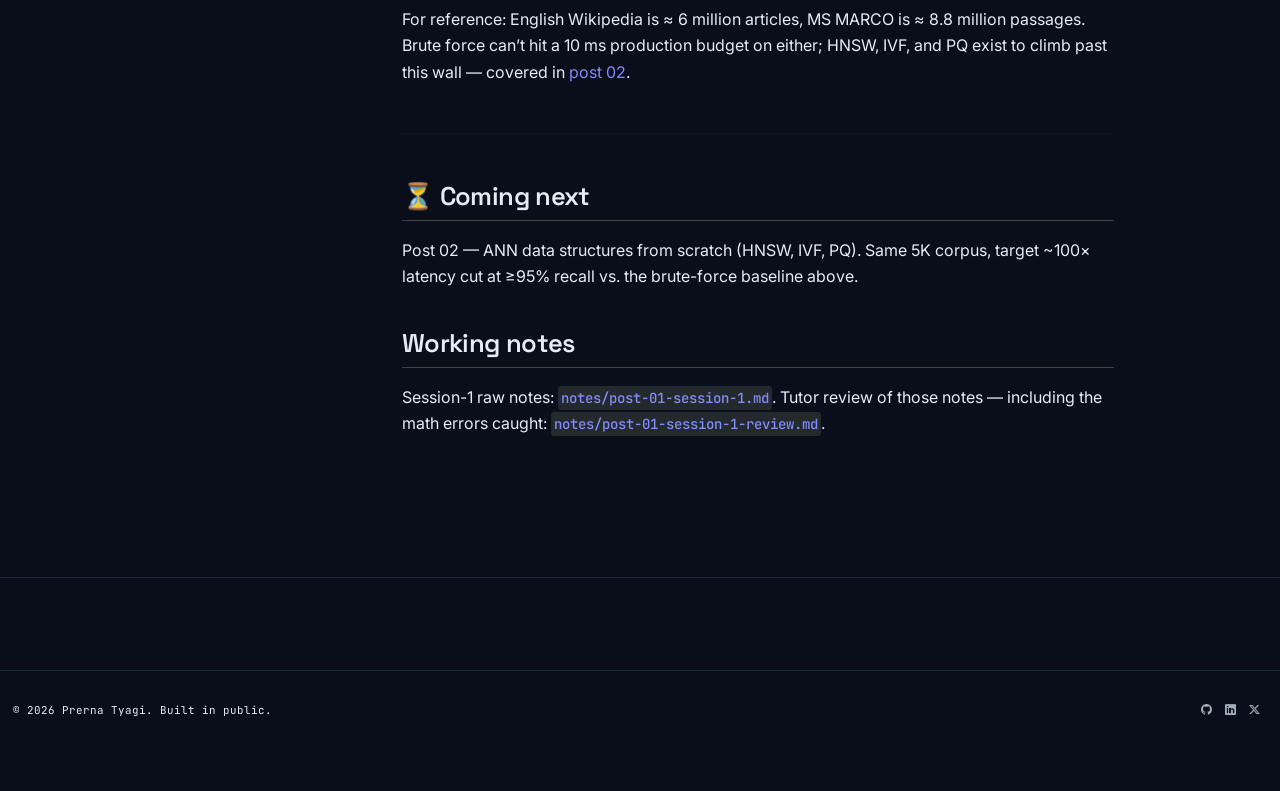
==== commit 162fa5e6: "Built site for gh-pages" ====
--- a/posts/01-embeddings-vector-search/index.html
+++ b/posts/01-embeddings-vector-search/index.html
@@ -8,9 +8,9 @@
 
 <meta name="author" content="Prerna Tyagi">
 <meta name="dcterms.date" content="2026-05-28">
-<meta name="description" content="Brute-force, IVF, PQ, HNSW — implemented and measured from scratch. Work in progress.">
-
-<title>Embeddings &amp; Vector Search Internals – Prerna Tyagi</title>
+<meta name="description" content="In progress · Embeddings, similarity, brute-force baseline measured at 0.7 ms on a 5K corpus. ANN methods coming in post 02.">
+
+<title>01 · Embeddings &amp; vector search – Prerna Tyagi</title>
 <style>
 /* Default styles provided by pandoc.
 ** See https://pandoc.org/MANUAL.html#variables-for-html for config info.
@@ -168,18 +168,17 @@
 
 <header id="title-block-header" class="quarto-title-block default">
 <div class="quarto-title">
-<div class="quarto-title-block"><div><h1 class="title">Embeddings &amp; Vector Search Internals</h1><button type="button" class="btn code-tools-button" id="quarto-code-tools-source"><i class="bi"></i> Code</button></div></div>
+<div class="quarto-title-block"><div><h1 class="title">01 · Embeddings &amp; vector search</h1><button type="button" class="btn code-tools-button" id="quarto-code-tools-source"><i class="bi"></i> Code</button></div></div>
   <div class="quarto-categories">
+    <div class="quarto-category">in-progress</div>
+    <div class="quarto-category">embeddings</div>
     <div class="quarto-category">retrieval</div>
-    <div class="quarto-category">embeddings</div>
-    <div class="quarto-category">ann</div>
-    <div class="quarto-category">work-in-progress</div>
   </div>
   </div>
 
 <div>
   <div class="description">
-    Brute-force, IVF, PQ, HNSW — implemented and measured from scratch. Work in progress.
+    In progress · Embeddings, similarity, brute-force baseline measured at 0.7 ms on a 5K corpus. ANN methods coming in post 02.
   </div>
 </div>
 
@@ -203,7 +202,7 @@
     <div>
     <div class="quarto-title-meta-heading">Modified</div>
     <div class="quarto-title-meta-contents">
-      <p class="date-modified">May 28, 2026</p>
+      <p class="date-modified">May 29, 2026</p>
     </div>
   </div>
     
@@ -215,7 +214,7 @@
 
 
 <p class="breadcrumb-mono">
-<a href="../../">← writing</a>
+<a href="../../">← series</a>
 </p>
 <div class="callout callout-style-simple callout-note">
 <div class="callout-body d-flex">
@@ -223,8 +222,7 @@
 <i class="callout-icon"></i>
 </div>
 <div class="callout-body-container">
-<p><strong>This post is being written in public, section by section, as I work through the material.</strong> Sections marked ✅ have running code, measured numbers, and a real result in the companion repo. Sections marked ⏳ are not done yet.</p>
-<p>Companion code: <a href="https://github.com/tyagiprerna0808/ml-applied-depth">github.com/tyagiprerna0808/ml-applied-depth</a> · Last update: 2026-05-28.</p>
+<p><strong>Part 1 of <em>Building Blocks of Modern AI</em> — in progress.</strong> This post is being written in public, section by section. Companion code: <a href="https://github.com/tyagiprerna0808/ml-applied-depth">github.com/tyagiprerna0808/ml-applied-depth</a>. Last update: 2026-05-28.</p>
 </div>
 </div>
 </div>
@@ -241,11 +239,7 @@
 <li>⏳ Similarity metrics — cosine vs dot vs L2</li>
 <li>✅ Brute-force baseline on a real corpus</li>
 <li>⏳ The curse of dimensionality</li>
-<li>⏳ IVF — Inverted File Index</li>
-<li>⏳ PQ — Product Quantization</li>
-<li>⏳ HNSW — Hierarchical Navigable Small World</li>
-<li>⏳ Head-to-head comparison</li>
-<li>⏳ Production considerations</li>
+<li>⏳ Coming next — <a href="../02-vector-search-ann/">post 02 · ANN from scratch (HNSW, IVF, PQ)</a></li>
 </ol>
 <hr>
 </section>
@@ -345,17 +339,16 @@
 </tr>
 </tbody>
 </table>
-<p>For reference: English Wikipedia is ≈ 6 million articles, MS MARCO is ≈ 8.8 million passages. Brute force can’t hit a 10 ms production budget on either; HNSW, IVF, and PQ exist to climb past this wall.</p>
+<p>For reference: English Wikipedia is ≈ 6 million articles, MS MARCO is ≈ 8.8 million passages. Brute force can’t hit a 10 ms production budget on either; HNSW, IVF, and PQ exist to climb past this wall — covered in <a href="../02-vector-search-ann/">post 02</a>.</p>
 <hr>
 </section>
 <section id="coming-next" class="level2">
 <h2 class="anchored" data-anchor-id="coming-next">⏳ Coming next</h2>
-<p>HNSW from scratch, on the same 5K corpus. Target: ~100× latency cut at ≥95% recall vs.&nbsp;the brute-force baseline above, with a side-by-side plot.</p>
-<hr>
+<p>Post 02 — ANN data structures from scratch (HNSW, IVF, PQ). Same 5K corpus, target ~100× latency cut at ≥95% recall vs.&nbsp;the brute-force baseline above.</p>
 </section>
 <section id="working-notes" class="level2">
 <h2 class="anchored" data-anchor-id="working-notes">Working notes</h2>
-<p>Session-1 raw notes (warts and all): <a href="https://github.com/tyagiprerna0808/ml-applied-depth/blob/main/notes/post-01-session-1.md"><code>notes/post-01-session-1.md</code></a>. Tutor review of those notes — including the math errors I caught: <a href="https://github.com/tyagiprerna0808/ml-applied-depth/blob/main/notes/post-01-session-1-review.md"><code>notes/post-01-session-1-review.md</code></a>.</p>
+<p>Session-1 raw notes: <a href="https://github.com/tyagiprerna0808/ml-applied-depth/blob/main/notes/post-01-session-1.md"><code>notes/post-01-session-1.md</code></a>. Tutor review of those notes — including the math errors caught: <a href="https://github.com/tyagiprerna0808/ml-applied-depth/blob/main/notes/post-01-session-1-review.md"><code>notes/post-01-session-1-review.md</code></a>.</p>
 
 
 <!-- -->
@@ -820,118 +813,110 @@
   });
   </script><div class="modal fade" id="quarto-embedded-source-code-modal" tabindex="-1" aria-labelledby="quarto-embedded-source-code-modal-label" aria-hidden="true"><div class="modal-dialog modal-dialog-scrollable"><div class="modal-content"><div class="modal-header"><h5 class="modal-title" id="quarto-embedded-source-code-modal-label">Source Code</h5><button class="btn-close" data-bs-dismiss="modal"></button></div><div class="modal-body"><div class="">
 <div class="code-copy-outer-scaffold"><div class="sourceCode" id="cb2" data-shortcodes="false"><pre class="sourceCode markdown code-with-copy"><code class="sourceCode markdown"><span id="cb2-1"><a href="#cb2-1" aria-hidden="true" tabindex="-1"></a><span class="co">---</span></span>
-<span id="cb2-2"><a href="#cb2-2" aria-hidden="true" tabindex="-1"></a><span class="an">title:</span><span class="co"> "Embeddings &amp; Vector Search Internals"</span></span>
-<span id="cb2-3"><a href="#cb2-3" aria-hidden="true" tabindex="-1"></a><span class="an">description:</span><span class="co"> "Brute-force, IVF, PQ, HNSW — implemented and measured from scratch. Work in progress."</span></span>
+<span id="cb2-2"><a href="#cb2-2" aria-hidden="true" tabindex="-1"></a><span class="an">title:</span><span class="co"> "01 · Embeddings &amp; vector search"</span></span>
+<span id="cb2-3"><a href="#cb2-3" aria-hidden="true" tabindex="-1"></a><span class="an">description:</span><span class="co"> "In progress · Embeddings, similarity, brute-force baseline measured at 0.7 ms on a 5K corpus. ANN methods coming in post 02."</span></span>
 <span id="cb2-4"><a href="#cb2-4" aria-hidden="true" tabindex="-1"></a><span class="an">author:</span><span class="co"> "Prerna Tyagi"</span></span>
 <span id="cb2-5"><a href="#cb2-5" aria-hidden="true" tabindex="-1"></a><span class="an">date:</span><span class="co"> "2026-05-28"</span></span>
 <span id="cb2-6"><a href="#cb2-6" aria-hidden="true" tabindex="-1"></a><span class="an">date-modified:</span><span class="co"> last-modified</span></span>
-<span id="cb2-7"><a href="#cb2-7" aria-hidden="true" tabindex="-1"></a><span class="an">categories:</span><span class="co"> [retrieval, embeddings, ann, work-in-progress]</span></span>
+<span id="cb2-7"><a href="#cb2-7" aria-hidden="true" tabindex="-1"></a><span class="an">categories:</span><span class="co"> [in-progress, embeddings, retrieval]</span></span>
 <span id="cb2-8"><a href="#cb2-8" aria-hidden="true" tabindex="-1"></a><span class="an">reading-time:</span><span class="co"> true</span></span>
 <span id="cb2-9"><a href="#cb2-9" aria-hidden="true" tabindex="-1"></a><span class="an">toc:</span><span class="co"> false</span></span>
 <span id="cb2-10"><a href="#cb2-10" aria-hidden="true" tabindex="-1"></a><span class="co">---</span></span>
 <span id="cb2-11"><a href="#cb2-11" aria-hidden="true" tabindex="-1"></a></span>
-<span id="cb2-12"><a href="#cb2-12" aria-hidden="true" tabindex="-1"></a><span class="dt">&lt;</span><span class="kw">p</span><span class="ot"> class</span><span class="op">=</span><span class="st">"breadcrumb-mono"</span><span class="dt">&gt;</span><span class="co">[</span><span class="ot">← writing</span><span class="co">](../../)</span><span class="dt">&lt;/</span><span class="kw">p</span><span class="dt">&gt;</span></span>
+<span id="cb2-12"><a href="#cb2-12" aria-hidden="true" tabindex="-1"></a><span class="dt">&lt;</span><span class="kw">p</span><span class="ot"> class</span><span class="op">=</span><span class="st">"breadcrumb-mono"</span><span class="dt">&gt;</span><span class="co">[</span><span class="ot">← series</span><span class="co">](../../)</span><span class="dt">&lt;/</span><span class="kw">p</span><span class="dt">&gt;</span></span>
 <span id="cb2-13"><a href="#cb2-13" aria-hidden="true" tabindex="-1"></a></span>
 <span id="cb2-14"><a href="#cb2-14" aria-hidden="true" tabindex="-1"></a>::: {.callout-note appearance="simple"}</span>
-<span id="cb2-15"><a href="#cb2-15" aria-hidden="true" tabindex="-1"></a>**This post is being written in public, section by section, as I work through the material.** Sections marked ✅ have running code, measured numbers, and a real result in the companion repo. Sections marked ⏳ are not done yet.</span>
-<span id="cb2-16"><a href="#cb2-16" aria-hidden="true" tabindex="-1"></a></span>
-<span id="cb2-17"><a href="#cb2-17" aria-hidden="true" tabindex="-1"></a>Companion code: <span class="co">[</span><span class="ot">github.com/tyagiprerna0808/ml-applied-depth</span><span class="co">](https://github.com/tyagiprerna0808/ml-applied-depth)</span> · Last update: 2026-05-28.</span>
-<span id="cb2-18"><a href="#cb2-18" aria-hidden="true" tabindex="-1"></a>:::</span>
+<span id="cb2-15"><a href="#cb2-15" aria-hidden="true" tabindex="-1"></a>**Part 1 of *Building Blocks of Modern AI* — in progress.** This post is being written in public, section by section. Companion code: <span class="co">[</span><span class="ot">github.com/tyagiprerna0808/ml-applied-depth</span><span class="co">](https://github.com/tyagiprerna0808/ml-applied-depth)</span>. Last update: 2026-05-28.</span>
+<span id="cb2-16"><a href="#cb2-16" aria-hidden="true" tabindex="-1"></a>:::</span>
+<span id="cb2-17"><a href="#cb2-17" aria-hidden="true" tabindex="-1"></a></span>
+<span id="cb2-18"><a href="#cb2-18" aria-hidden="true" tabindex="-1"></a><span class="fu">## The question</span></span>
 <span id="cb2-19"><a href="#cb2-19" aria-hidden="true" tabindex="-1"></a></span>
-<span id="cb2-20"><a href="#cb2-20" aria-hidden="true" tabindex="-1"></a><span class="fu">## The question</span></span>
+<span id="cb2-20"><a href="#cb2-20" aria-hidden="true" tabindex="-1"></a><span class="at">&gt; Given a corpus of millions of documents and a query, return the top-k nearest neighbors in under 10 ms with recall@10 &gt; 0.95, on a laptop. How does that actually work?</span></span>
 <span id="cb2-21"><a href="#cb2-21" aria-hidden="true" tabindex="-1"></a></span>
-<span id="cb2-22"><a href="#cb2-22" aria-hidden="true" tabindex="-1"></a><span class="at">&gt; Given a corpus of millions of documents and a query, return the top-k nearest neighbors in under 10 ms with recall@10 &gt; 0.95, on a laptop. How does that actually work?</span></span>
+<span id="cb2-22"><a href="#cb2-22" aria-hidden="true" tabindex="-1"></a><span class="fu">## Roadmap</span></span>
 <span id="cb2-23"><a href="#cb2-23" aria-hidden="true" tabindex="-1"></a></span>
-<span id="cb2-24"><a href="#cb2-24" aria-hidden="true" tabindex="-1"></a><span class="fu">## Roadmap</span></span>
-<span id="cb2-25"><a href="#cb2-25" aria-hidden="true" tabindex="-1"></a></span>
-<span id="cb2-26"><a href="#cb2-26" aria-hidden="true" tabindex="-1"></a><span class="ss">1. </span>✅ What an embedding is (first taste)</span>
-<span id="cb2-27"><a href="#cb2-27" aria-hidden="true" tabindex="-1"></a><span class="ss">2. </span>⏳ Similarity metrics — cosine vs dot vs L2</span>
-<span id="cb2-28"><a href="#cb2-28" aria-hidden="true" tabindex="-1"></a><span class="ss">3. </span>✅ Brute-force baseline on a real corpus</span>
-<span id="cb2-29"><a href="#cb2-29" aria-hidden="true" tabindex="-1"></a><span class="ss">4. </span>⏳ The curse of dimensionality</span>
-<span id="cb2-30"><a href="#cb2-30" aria-hidden="true" tabindex="-1"></a><span class="ss">5. </span>⏳ IVF — Inverted File Index</span>
-<span id="cb2-31"><a href="#cb2-31" aria-hidden="true" tabindex="-1"></a><span class="ss">6. </span>⏳ PQ — Product Quantization</span>
-<span id="cb2-32"><a href="#cb2-32" aria-hidden="true" tabindex="-1"></a><span class="ss">7. </span>⏳ HNSW — Hierarchical Navigable Small World</span>
-<span id="cb2-33"><a href="#cb2-33" aria-hidden="true" tabindex="-1"></a><span class="ss">8. </span>⏳ Head-to-head comparison</span>
-<span id="cb2-34"><a href="#cb2-34" aria-hidden="true" tabindex="-1"></a><span class="ss">9. </span>⏳ Production considerations</span>
+<span id="cb2-24"><a href="#cb2-24" aria-hidden="true" tabindex="-1"></a><span class="ss">1. </span>✅ What an embedding is (first taste)</span>
+<span id="cb2-25"><a href="#cb2-25" aria-hidden="true" tabindex="-1"></a><span class="ss">2. </span>⏳ Similarity metrics — cosine vs dot vs L2</span>
+<span id="cb2-26"><a href="#cb2-26" aria-hidden="true" tabindex="-1"></a><span class="ss">3. </span>✅ Brute-force baseline on a real corpus</span>
+<span id="cb2-27"><a href="#cb2-27" aria-hidden="true" tabindex="-1"></a><span class="ss">4. </span>⏳ The curse of dimensionality</span>
+<span id="cb2-28"><a href="#cb2-28" aria-hidden="true" tabindex="-1"></a><span class="ss">5. </span>⏳ Coming next — <span class="co">[</span><span class="ot">post 02 · ANN from scratch (HNSW, IVF, PQ)</span><span class="co">](../02-vector-search-ann/)</span></span>
+<span id="cb2-29"><a href="#cb2-29" aria-hidden="true" tabindex="-1"></a></span>
+<span id="cb2-30"><a href="#cb2-30" aria-hidden="true" tabindex="-1"></a>---</span>
+<span id="cb2-31"><a href="#cb2-31" aria-hidden="true" tabindex="-1"></a></span>
+<span id="cb2-32"><a href="#cb2-32" aria-hidden="true" tabindex="-1"></a><span class="fu">## ✅ A first taste</span></span>
+<span id="cb2-33"><a href="#cb2-33" aria-hidden="true" tabindex="-1"></a></span>
+<span id="cb2-34"><a href="#cb2-34" aria-hidden="true" tabindex="-1"></a>Code: <span class="co">[</span><span class="ot">`blog/01-embeddings/hello_embeddings.py`</span><span class="co">](https://github.com/tyagiprerna0808/ml-applied-depth/blob/main/blog/01-embeddings/hello_embeddings.py)</span></span>
 <span id="cb2-35"><a href="#cb2-35" aria-hidden="true" tabindex="-1"></a></span>
-<span id="cb2-36"><a href="#cb2-36" aria-hidden="true" tabindex="-1"></a>---</span>
+<span id="cb2-36"><a href="#cb2-36" aria-hidden="true" tabindex="-1"></a>Four sentences — two about gardening, two about finance. The model (<span class="in">`sentence-transformers/all-MiniLM-L6-v2`</span>, 384-d) never sees the topic labels.</span>
 <span id="cb2-37"><a href="#cb2-37" aria-hidden="true" tabindex="-1"></a></span>
-<span id="cb2-38"><a href="#cb2-38" aria-hidden="true" tabindex="-1"></a><span class="fu">## ✅ A first taste</span></span>
-<span id="cb2-39"><a href="#cb2-39" aria-hidden="true" tabindex="-1"></a></span>
-<span id="cb2-40"><a href="#cb2-40" aria-hidden="true" tabindex="-1"></a>Code: <span class="co">[</span><span class="ot">`blog/01-embeddings/hello_embeddings.py`</span><span class="co">](https://github.com/tyagiprerna0808/ml-applied-depth/blob/main/blog/01-embeddings/hello_embeddings.py)</span></span>
-<span id="cb2-41"><a href="#cb2-41" aria-hidden="true" tabindex="-1"></a></span>
-<span id="cb2-42"><a href="#cb2-42" aria-hidden="true" tabindex="-1"></a>Four sentences — two about gardening, two about finance. The model (<span class="in">`sentence-transformers/all-MiniLM-L6-v2`</span>, 384-d) never sees the topic labels.</span>
-<span id="cb2-43"><a href="#cb2-43" aria-hidden="true" tabindex="-1"></a></span>
-<span id="cb2-44"><a href="#cb2-44" aria-hidden="true" tabindex="-1"></a><span class="in">```</span></span>
-<span id="cb2-45"><a href="#cb2-45" aria-hidden="true" tabindex="-1"></a><span class="in">  0.622   'I love plants'              vs  'Gardening is fun'             ← gardening</span></span>
-<span id="cb2-46"><a href="#cb2-46" aria-hidden="true" tabindex="-1"></a><span class="in">  0.149   'The stock market crashed'   vs  'Bonds and treasury yields'    ← finance</span></span>
-<span id="cb2-47"><a href="#cb2-47" aria-hidden="true" tabindex="-1"></a><span class="in">  0.021   'I love plants'              vs  'The stock market crashed'</span></span>
-<span id="cb2-48"><a href="#cb2-48" aria-hidden="true" tabindex="-1"></a><span class="in">  0.016   'I love plants'              vs  'Bonds and treasury yields'</span></span>
-<span id="cb2-49"><a href="#cb2-49" aria-hidden="true" tabindex="-1"></a><span class="in">  0.015   'Gardening is fun'           vs  'The stock market crashed'</span></span>
-<span id="cb2-50"><a href="#cb2-50" aria-hidden="true" tabindex="-1"></a><span class="in">  0.005   'Gardening is fun'           vs  'Bonds and treasury yields'</span></span>
-<span id="cb2-51"><a href="#cb2-51" aria-hidden="true" tabindex="-1"></a><span class="in">```</span></span>
+<span id="cb2-38"><a href="#cb2-38" aria-hidden="true" tabindex="-1"></a><span class="in">```</span></span>
+<span id="cb2-39"><a href="#cb2-39" aria-hidden="true" tabindex="-1"></a><span class="in">  0.622   'I love plants'              vs  'Gardening is fun'             ← gardening</span></span>
+<span id="cb2-40"><a href="#cb2-40" aria-hidden="true" tabindex="-1"></a><span class="in">  0.149   'The stock market crashed'   vs  'Bonds and treasury yields'    ← finance</span></span>
+<span id="cb2-41"><a href="#cb2-41" aria-hidden="true" tabindex="-1"></a><span class="in">  0.021   'I love plants'              vs  'The stock market crashed'</span></span>
+<span id="cb2-42"><a href="#cb2-42" aria-hidden="true" tabindex="-1"></a><span class="in">  0.016   'I love plants'              vs  'Bonds and treasury yields'</span></span>
+<span id="cb2-43"><a href="#cb2-43" aria-hidden="true" tabindex="-1"></a><span class="in">  0.015   'Gardening is fun'           vs  'The stock market crashed'</span></span>
+<span id="cb2-44"><a href="#cb2-44" aria-hidden="true" tabindex="-1"></a><span class="in">  0.005   'Gardening is fun'           vs  'Bonds and treasury yields'</span></span>
+<span id="cb2-45"><a href="#cb2-45" aria-hidden="true" tabindex="-1"></a><span class="in">```</span></span>
+<span id="cb2-46"><a href="#cb2-46" aria-hidden="true" tabindex="-1"></a></span>
+<span id="cb2-47"><a href="#cb2-47" aria-hidden="true" tabindex="-1"></a>Cross-pairs score 30× to 120× lower than the same-topic pairs.</span>
+<span id="cb2-48"><a href="#cb2-48" aria-hidden="true" tabindex="-1"></a></span>
+<span id="cb2-49"><a href="#cb2-49" aria-hidden="true" tabindex="-1"></a>The gardening pair (0.62) outscores the finance pair (0.15) — both topical neighbors, but *"I love plants"* and *"Gardening is fun"* are closer in sentiment-and-meaning than *"stock market crashed"* (a panic event) and *"bonds and treasury yields"* (fixed-income instruments). Embeddings reflect meaning, not just topic labels.</span>
+<span id="cb2-50"><a href="#cb2-50" aria-hidden="true" tabindex="-1"></a></span>
+<span id="cb2-51"><a href="#cb2-51" aria-hidden="true" tabindex="-1"></a>---</span>
 <span id="cb2-52"><a href="#cb2-52" aria-hidden="true" tabindex="-1"></a></span>
-<span id="cb2-53"><a href="#cb2-53" aria-hidden="true" tabindex="-1"></a>Cross-pairs score 30× to 120× lower than the same-topic pairs.</span>
+<span id="cb2-53"><a href="#cb2-53" aria-hidden="true" tabindex="-1"></a><span class="fu">## ✅ Brute-force search on 5,000 news passages</span></span>
 <span id="cb2-54"><a href="#cb2-54" aria-hidden="true" tabindex="-1"></a></span>
-<span id="cb2-55"><a href="#cb2-55" aria-hidden="true" tabindex="-1"></a>The gardening pair (0.62) outscores the finance pair (0.15) — both topical neighbors, but *"I love plants"* and *"Gardening is fun"* are closer in sentiment-and-meaning than *"stock market crashed"* (a panic event) and *"bonds and treasury yields"* (fixed-income instruments). Embeddings reflect meaning, not just topic labels.</span>
+<span id="cb2-55"><a href="#cb2-55" aria-hidden="true" tabindex="-1"></a>Code: <span class="co">[</span><span class="ot">`blog/01-embeddings/search_corpus.py`</span><span class="co">](https://github.com/tyagiprerna0808/ml-applied-depth/blob/main/blog/01-embeddings/search_corpus.py)</span></span>
 <span id="cb2-56"><a href="#cb2-56" aria-hidden="true" tabindex="-1"></a></span>
-<span id="cb2-57"><a href="#cb2-57" aria-hidden="true" tabindex="-1"></a>---</span>
+<span id="cb2-57"><a href="#cb2-57" aria-hidden="true" tabindex="-1"></a>Corpus: 5,000 passages from <span class="in">`fancyzhx/ag_news`</span>. Embeddings cached to disk after the first run. Top-k via one matmul per query against the L2-normalized corpus matrix.</span>
 <span id="cb2-58"><a href="#cb2-58" aria-hidden="true" tabindex="-1"></a></span>
-<span id="cb2-59"><a href="#cb2-59" aria-hidden="true" tabindex="-1"></a><span class="fu">## ✅ Brute-force search on 5,000 news passages</span></span>
+<span id="cb2-59"><a href="#cb2-59" aria-hidden="true" tabindex="-1"></a>Sample query: **"tennis player wins grand slam"**. Top result:</span>
 <span id="cb2-60"><a href="#cb2-60" aria-hidden="true" tabindex="-1"></a></span>
-<span id="cb2-61"><a href="#cb2-61" aria-hidden="true" tabindex="-1"></a>Code: <span class="co">[</span><span class="ot">`blog/01-embeddings/search_corpus.py`</span><span class="co">](https://github.com/tyagiprerna0808/ml-applied-depth/blob/main/blog/01-embeddings/search_corpus.py)</span></span>
+<span id="cb2-61"><a href="#cb2-61" aria-hidden="true" tabindex="-1"></a><span class="at">&gt; Roddick escapes, but not Federer. ATHENS, Greece. Andy Roddick #39;s biggest obstacle to winning the gold medal was Roger Federer...</span></span>
 <span id="cb2-62"><a href="#cb2-62" aria-hidden="true" tabindex="-1"></a></span>
-<span id="cb2-63"><a href="#cb2-63" aria-hidden="true" tabindex="-1"></a>Corpus: 5,000 passages from <span class="in">`fancyzhx/ag_news`</span>. Embeddings cached to disk after the first run. Top-k via one matmul per query against the L2-normalized corpus matrix.</span>
+<span id="cb2-63"><a href="#cb2-63" aria-hidden="true" tabindex="-1"></a>The phrase "grand slam" does not appear in the passage. The embedding placed it as the closest match because Roddick + Federer + Olympics + gold medal sits at the right point in tennis-meaning-space.</span>
 <span id="cb2-64"><a href="#cb2-64" aria-hidden="true" tabindex="-1"></a></span>
-<span id="cb2-65"><a href="#cb2-65" aria-hidden="true" tabindex="-1"></a>Sample query: **"tennis player wins grand slam"**. Top result:</span>
+<span id="cb2-65"><a href="#cb2-65" aria-hidden="true" tabindex="-1"></a>Another query: **"earnings report from a tech company"**. The third match was *Limited Brands* — a clothing retailer with earnings reports. The embedding weighted *earnings report* heavily and partially missed *tech company*; when a query bundles multiple concepts, the embedding averages them and one concept can dominate. This is exactly why production RAG adds reranking, query rewriting, and hybrid sparse+dense search.</span>
 <span id="cb2-66"><a href="#cb2-66" aria-hidden="true" tabindex="-1"></a></span>
-<span id="cb2-67"><a href="#cb2-67" aria-hidden="true" tabindex="-1"></a><span class="at">&gt; Roddick escapes, but not Federer. ATHENS, Greece. Andy Roddick #39;s biggest obstacle to winning the gold medal was Roger Federer...</span></span>
+<span id="cb2-67"><a href="#cb2-67" aria-hidden="true" tabindex="-1"></a>Steady-state search latency at N=5,000: **~0.7 ms** per query (single CPU core).</span>
 <span id="cb2-68"><a href="#cb2-68" aria-hidden="true" tabindex="-1"></a></span>
-<span id="cb2-69"><a href="#cb2-69" aria-hidden="true" tabindex="-1"></a>The phrase "grand slam" does not appear in the passage. The embedding placed it as the closest match because Roddick + Federer + Olympics + gold medal sits at the right point in tennis-meaning-space.</span>
+<span id="cb2-69"><a href="#cb2-69" aria-hidden="true" tabindex="-1"></a>---</span>
 <span id="cb2-70"><a href="#cb2-70" aria-hidden="true" tabindex="-1"></a></span>
-<span id="cb2-71"><a href="#cb2-71" aria-hidden="true" tabindex="-1"></a>Another query: **"earnings report from a tech company"**. The third match was *Limited Brands* — a clothing retailer with earnings reports. The embedding weighted *earnings report* heavily and partially missed *tech company*; when a query bundles multiple concepts, the embedding averages them and one concept can dominate. This is exactly why production RAG adds reranking, query rewriting, and hybrid sparse+dense search.</span>
+<span id="cb2-71"><a href="#cb2-71" aria-hidden="true" tabindex="-1"></a><span class="fu">## ✅ Latency scaling — when brute force breaks</span></span>
 <span id="cb2-72"><a href="#cb2-72" aria-hidden="true" tabindex="-1"></a></span>
-<span id="cb2-73"><a href="#cb2-73" aria-hidden="true" tabindex="-1"></a>Steady-state search latency at N=5,000: **~0.7 ms** per query (single CPU core).</span>
+<span id="cb2-73"><a href="#cb2-73" aria-hidden="true" tabindex="-1"></a>Code: <span class="co">[</span><span class="ot">`blog/01-embeddings/latency_scaling.py`</span><span class="co">](https://github.com/tyagiprerna0808/ml-applied-depth/blob/main/blog/01-embeddings/latency_scaling.py)</span></span>
 <span id="cb2-74"><a href="#cb2-74" aria-hidden="true" tabindex="-1"></a></span>
-<span id="cb2-75"><a href="#cb2-75" aria-hidden="true" tabindex="-1"></a>---</span>
+<span id="cb2-75"><a href="#cb2-75" aria-hidden="true" tabindex="-1"></a>Measured: K=10, 50 queries per N, 384-d vectors, single CPU core (Intel i5-9300H), L2-normalized matmul.</span>
 <span id="cb2-76"><a href="#cb2-76" aria-hidden="true" tabindex="-1"></a></span>
-<span id="cb2-77"><a href="#cb2-77" aria-hidden="true" tabindex="-1"></a><span class="fu">## ✅ Latency scaling — when brute force breaks</span></span>
-<span id="cb2-78"><a href="#cb2-78" aria-hidden="true" tabindex="-1"></a></span>
-<span id="cb2-79"><a href="#cb2-79" aria-hidden="true" tabindex="-1"></a>Code: <span class="co">[</span><span class="ot">`blog/01-embeddings/latency_scaling.py`</span><span class="co">](https://github.com/tyagiprerna0808/ml-applied-depth/blob/main/blog/01-embeddings/latency_scaling.py)</span></span>
-<span id="cb2-80"><a href="#cb2-80" aria-hidden="true" tabindex="-1"></a></span>
-<span id="cb2-81"><a href="#cb2-81" aria-hidden="true" tabindex="-1"></a>Measured: K=10, 50 queries per N, 384-d vectors, single CPU core (Intel i5-9300H), L2-normalized matmul.</span>
-<span id="cb2-82"><a href="#cb2-82" aria-hidden="true" tabindex="-1"></a></span>
-<span id="cb2-83"><a href="#cb2-83" aria-hidden="true" tabindex="-1"></a><span class="pp">|</span> N <span class="pp">|</span> mean (ms) <span class="pp">|</span> p95 (ms) <span class="pp">|</span></span>
-<span id="cb2-84"><a href="#cb2-84" aria-hidden="true" tabindex="-1"></a><span class="pp">|---:|---:|---:|</span></span>
-<span id="cb2-85"><a href="#cb2-85" aria-hidden="true" tabindex="-1"></a><span class="pp">|</span> 100 <span class="pp">|</span> 0.017 <span class="pp">|</span> 0.021 <span class="pp">|</span></span>
-<span id="cb2-86"><a href="#cb2-86" aria-hidden="true" tabindex="-1"></a><span class="pp">|</span> 500 <span class="pp">|</span> 0.033 <span class="pp">|</span> 0.036 <span class="pp">|</span></span>
-<span id="cb2-87"><a href="#cb2-87" aria-hidden="true" tabindex="-1"></a><span class="pp">|</span> 1,000 <span class="pp">|</span> 0.052 <span class="pp">|</span> 0.067 <span class="pp">|</span></span>
-<span id="cb2-88"><a href="#cb2-88" aria-hidden="true" tabindex="-1"></a><span class="pp">|</span> 2,500 <span class="pp">|</span> 0.279 <span class="pp">|</span> 0.440 <span class="pp">|</span></span>
-<span id="cb2-89"><a href="#cb2-89" aria-hidden="true" tabindex="-1"></a><span class="pp">|</span> 5,000 <span class="pp">|</span> 0.605 <span class="pp">|</span> 0.857 <span class="pp">|</span></span>
-<span id="cb2-90"><a href="#cb2-90" aria-hidden="true" tabindex="-1"></a></span>
-<span id="cb2-91"><a href="#cb2-91" aria-hidden="true" tabindex="-1"></a><span class="al">![Brute-force top-10 latency vs corpus size N (5K corpus, 384-d, CPU).](https://raw.githubusercontent.com/tyagiprerna0808/ml-applied-depth/main/blog/01-embeddings/results/brute_force_latency.png)</span></span>
-<span id="cb2-92"><a href="#cb2-92" aria-hidden="true" tabindex="-1"></a></span>
-<span id="cb2-93"><a href="#cb2-93" aria-hidden="true" tabindex="-1"></a>Past N ≈ 1,000 the curve is linear: ~121 ns per document. Linear extrapolation:</span>
+<span id="cb2-77"><a href="#cb2-77" aria-hidden="true" tabindex="-1"></a><span class="pp">|</span> N <span class="pp">|</span> mean (ms) <span class="pp">|</span> p95 (ms) <span class="pp">|</span></span>
+<span id="cb2-78"><a href="#cb2-78" aria-hidden="true" tabindex="-1"></a><span class="pp">|---:|---:|---:|</span></span>
+<span id="cb2-79"><a href="#cb2-79" aria-hidden="true" tabindex="-1"></a><span class="pp">|</span> 100 <span class="pp">|</span> 0.017 <span class="pp">|</span> 0.021 <span class="pp">|</span></span>
+<span id="cb2-80"><a href="#cb2-80" aria-hidden="true" tabindex="-1"></a><span class="pp">|</span> 500 <span class="pp">|</span> 0.033 <span class="pp">|</span> 0.036 <span class="pp">|</span></span>
+<span id="cb2-81"><a href="#cb2-81" aria-hidden="true" tabindex="-1"></a><span class="pp">|</span> 1,000 <span class="pp">|</span> 0.052 <span class="pp">|</span> 0.067 <span class="pp">|</span></span>
+<span id="cb2-82"><a href="#cb2-82" aria-hidden="true" tabindex="-1"></a><span class="pp">|</span> 2,500 <span class="pp">|</span> 0.279 <span class="pp">|</span> 0.440 <span class="pp">|</span></span>
+<span id="cb2-83"><a href="#cb2-83" aria-hidden="true" tabindex="-1"></a><span class="pp">|</span> 5,000 <span class="pp">|</span> 0.605 <span class="pp">|</span> 0.857 <span class="pp">|</span></span>
+<span id="cb2-84"><a href="#cb2-84" aria-hidden="true" tabindex="-1"></a></span>
+<span id="cb2-85"><a href="#cb2-85" aria-hidden="true" tabindex="-1"></a><span class="al">![Brute-force top-10 latency vs corpus size N (5K corpus, 384-d, CPU).](https://raw.githubusercontent.com/tyagiprerna0808/ml-applied-depth/main/blog/01-embeddings/results/brute_force_latency.png)</span></span>
+<span id="cb2-86"><a href="#cb2-86" aria-hidden="true" tabindex="-1"></a></span>
+<span id="cb2-87"><a href="#cb2-87" aria-hidden="true" tabindex="-1"></a>Past N ≈ 1,000 the curve is linear: ~121 ns per document. Linear extrapolation:</span>
+<span id="cb2-88"><a href="#cb2-88" aria-hidden="true" tabindex="-1"></a></span>
+<span id="cb2-89"><a href="#cb2-89" aria-hidden="true" tabindex="-1"></a><span class="pp">|</span> Latency budget <span class="pp">|</span> Brute-force ceiling <span class="pp">|</span></span>
+<span id="cb2-90"><a href="#cb2-90" aria-hidden="true" tabindex="-1"></a><span class="pp">|---|---:|</span></span>
+<span id="cb2-91"><a href="#cb2-91" aria-hidden="true" tabindex="-1"></a><span class="pp">|</span> 10 ms <span class="pp">|</span> ~83,000 docs <span class="pp">|</span></span>
+<span id="cb2-92"><a href="#cb2-92" aria-hidden="true" tabindex="-1"></a><span class="pp">|</span> 100 ms <span class="pp">|</span> ~830,000 docs <span class="pp">|</span></span>
+<span id="cb2-93"><a href="#cb2-93" aria-hidden="true" tabindex="-1"></a><span class="pp">|</span> 1 s <span class="pp">|</span> ~8.3 million docs <span class="pp">|</span></span>
 <span id="cb2-94"><a href="#cb2-94" aria-hidden="true" tabindex="-1"></a></span>
-<span id="cb2-95"><a href="#cb2-95" aria-hidden="true" tabindex="-1"></a><span class="pp">|</span> Latency budget <span class="pp">|</span> Brute-force ceiling <span class="pp">|</span></span>
-<span id="cb2-96"><a href="#cb2-96" aria-hidden="true" tabindex="-1"></a><span class="pp">|---|---:|</span></span>
-<span id="cb2-97"><a href="#cb2-97" aria-hidden="true" tabindex="-1"></a><span class="pp">|</span> 10 ms <span class="pp">|</span> ~83,000 docs <span class="pp">|</span></span>
-<span id="cb2-98"><a href="#cb2-98" aria-hidden="true" tabindex="-1"></a><span class="pp">|</span> 100 ms <span class="pp">|</span> ~830,000 docs <span class="pp">|</span></span>
-<span id="cb2-99"><a href="#cb2-99" aria-hidden="true" tabindex="-1"></a><span class="pp">|</span> 1 s <span class="pp">|</span> ~8.3 million docs <span class="pp">|</span></span>
+<span id="cb2-95"><a href="#cb2-95" aria-hidden="true" tabindex="-1"></a>For reference: English Wikipedia is ≈ 6 million articles, MS MARCO is ≈ 8.8 million passages. Brute force can't hit a 10 ms production budget on either; HNSW, IVF, and PQ exist to climb past this wall — covered in <span class="co">[</span><span class="ot">post 02</span><span class="co">](../02-vector-search-ann/)</span>.</span>
+<span id="cb2-96"><a href="#cb2-96" aria-hidden="true" tabindex="-1"></a></span>
+<span id="cb2-97"><a href="#cb2-97" aria-hidden="true" tabindex="-1"></a>---</span>
+<span id="cb2-98"><a href="#cb2-98" aria-hidden="true" tabindex="-1"></a></span>
+<span id="cb2-99"><a href="#cb2-99" aria-hidden="true" tabindex="-1"></a><span class="fu">## ⏳ Coming next</span></span>
 <span id="cb2-100"><a href="#cb2-100" aria-hidden="true" tabindex="-1"></a></span>
-<span id="cb2-101"><a href="#cb2-101" aria-hidden="true" tabindex="-1"></a>For reference: English Wikipedia is ≈ 6 million articles, MS MARCO is ≈ 8.8 million passages. Brute force can't hit a 10 ms production budget on either; HNSW, IVF, and PQ exist to climb past this wall.</span>
+<span id="cb2-101"><a href="#cb2-101" aria-hidden="true" tabindex="-1"></a>Post 02 — ANN data structures from scratch (HNSW, IVF, PQ). Same 5K corpus, target ~100× latency cut at ≥95% recall vs. the brute-force baseline above.</span>
 <span id="cb2-102"><a href="#cb2-102" aria-hidden="true" tabindex="-1"></a></span>
-<span id="cb2-103"><a href="#cb2-103" aria-hidden="true" tabindex="-1"></a>---</span>
+<span id="cb2-103"><a href="#cb2-103" aria-hidden="true" tabindex="-1"></a><span class="fu">## Working notes</span></span>
 <span id="cb2-104"><a href="#cb2-104" aria-hidden="true" tabindex="-1"></a></span>
-<span id="cb2-105"><a href="#cb2-105" aria-hidden="true" tabindex="-1"></a><span class="fu">## ⏳ Coming next</span></span>
-<span id="cb2-106"><a href="#cb2-106" aria-hidden="true" tabindex="-1"></a></span>
-<span id="cb2-107"><a href="#cb2-107" aria-hidden="true" tabindex="-1"></a>HNSW from scratch, on the same 5K corpus. Target: ~100× latency cut at ≥95% recall vs. the brute-force baseline above, with a side-by-side plot.</span>
-<span id="cb2-108"><a href="#cb2-108" aria-hidden="true" tabindex="-1"></a></span>
-<span id="cb2-109"><a href="#cb2-109" aria-hidden="true" tabindex="-1"></a>---</span>
-<span id="cb2-110"><a href="#cb2-110" aria-hidden="true" tabindex="-1"></a></span>
-<span id="cb2-111"><a href="#cb2-111" aria-hidden="true" tabindex="-1"></a><span class="fu">## Working notes</span></span>
-<span id="cb2-112"><a href="#cb2-112" aria-hidden="true" tabindex="-1"></a></span>
-<span id="cb2-113"><a href="#cb2-113" aria-hidden="true" tabindex="-1"></a>Session-1 raw notes (warts and all): <span class="co">[</span><span class="ot">`notes/post-01-session-1.md`</span><span class="co">](https://github.com/tyagiprerna0808/ml-applied-depth/blob/main/notes/post-01-session-1.md)</span>. Tutor review of those notes — including the math errors I caught: <span class="co">[</span><span class="ot">`notes/post-01-session-1-review.md`</span><span class="co">](https://github.com/tyagiprerna0808/ml-applied-depth/blob/main/notes/post-01-session-1-review.md)</span>.</span></code></pre></div><button title="Copy to Clipboard" class="code-copy-button" data-in-quarto-modal=""><i class="bi"></i></button></div>
+<span id="cb2-105"><a href="#cb2-105" aria-hidden="true" tabindex="-1"></a>Session-1 raw notes: <span class="co">[</span><span class="ot">`notes/post-01-session-1.md`</span><span class="co">](https://github.com/tyagiprerna0808/ml-applied-depth/blob/main/notes/post-01-session-1.md)</span>. Tutor review of those notes — including the math errors caught: <span class="co">[</span><span class="ot">`notes/post-01-session-1-review.md`</span><span class="co">](https://github.com/tyagiprerna0808/ml-applied-depth/blob/main/notes/post-01-session-1-review.md)</span>.</span></code></pre></div><button title="Copy to Clipboard" class="code-copy-button" data-in-quarto-modal=""><i class="bi"></i></button></div>
 </div></div></div></div></div>
 </div> <!-- /content -->
 <footer class="footer">
